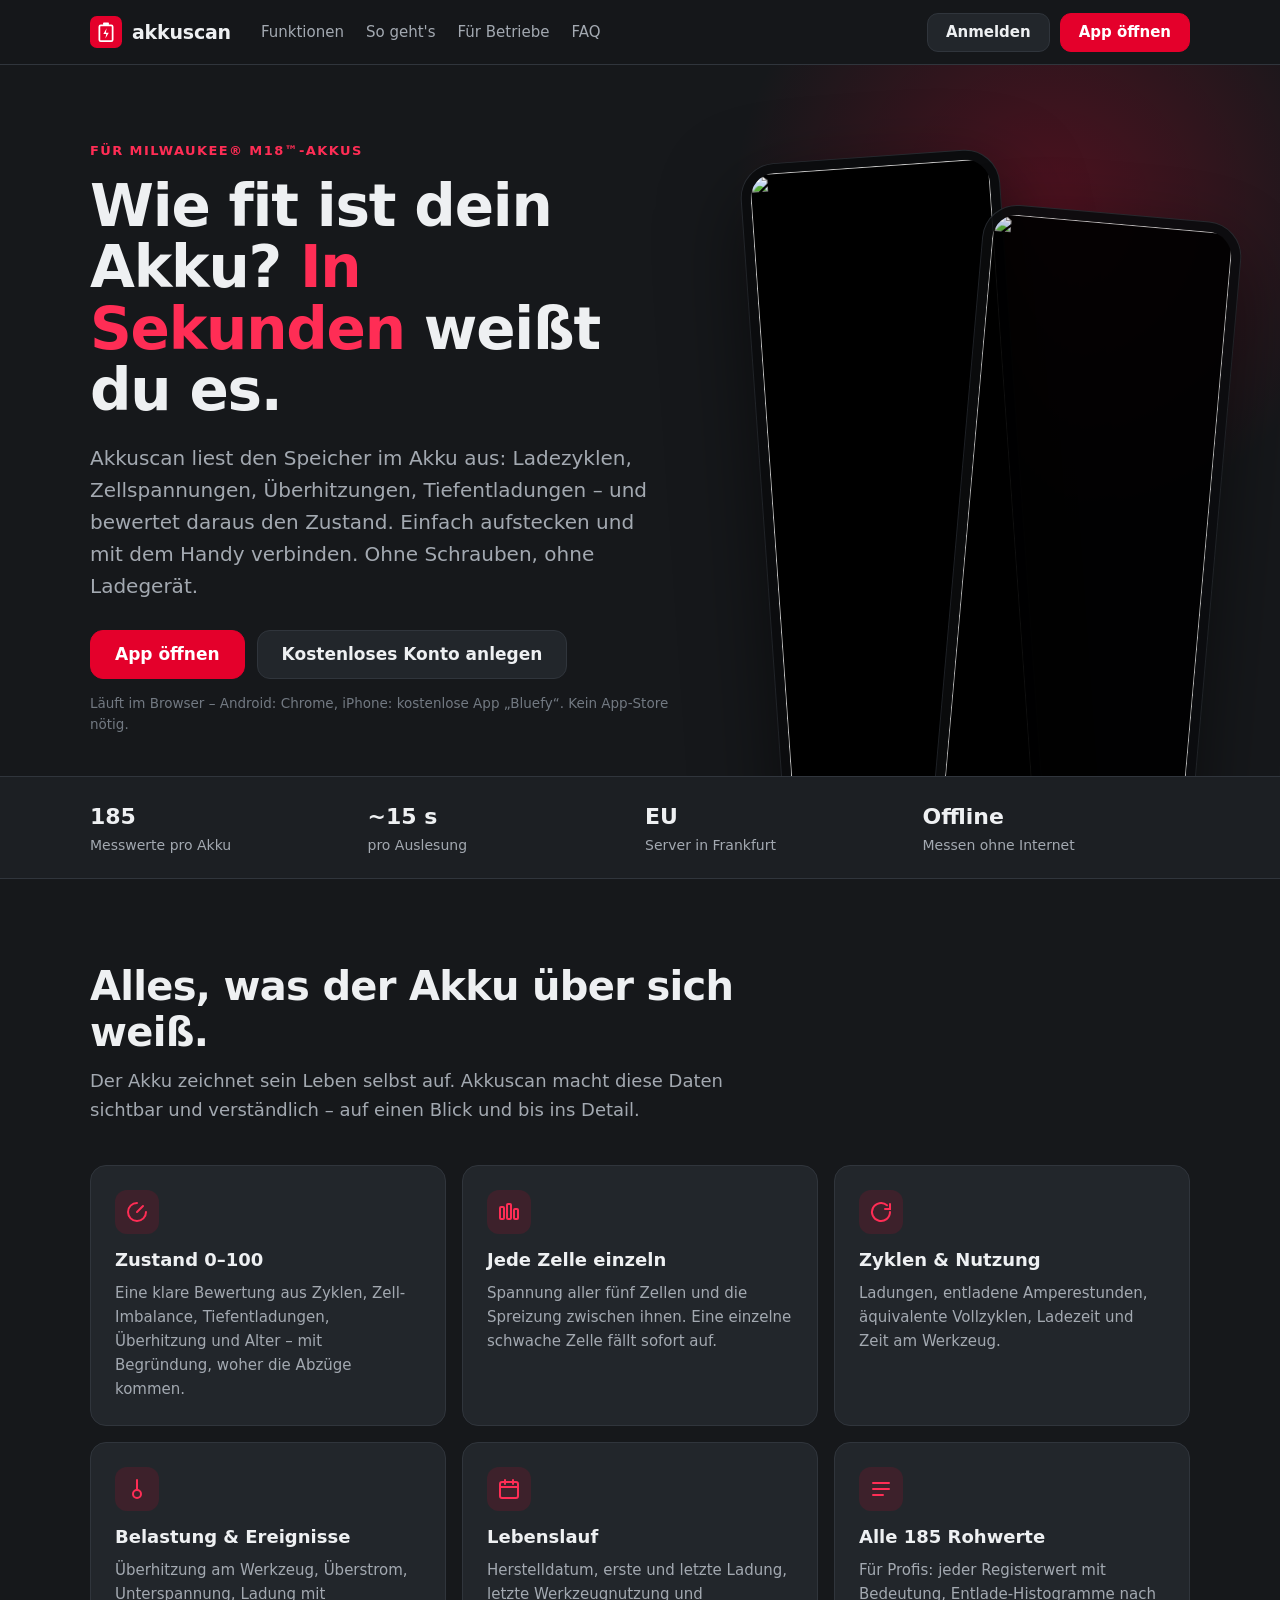
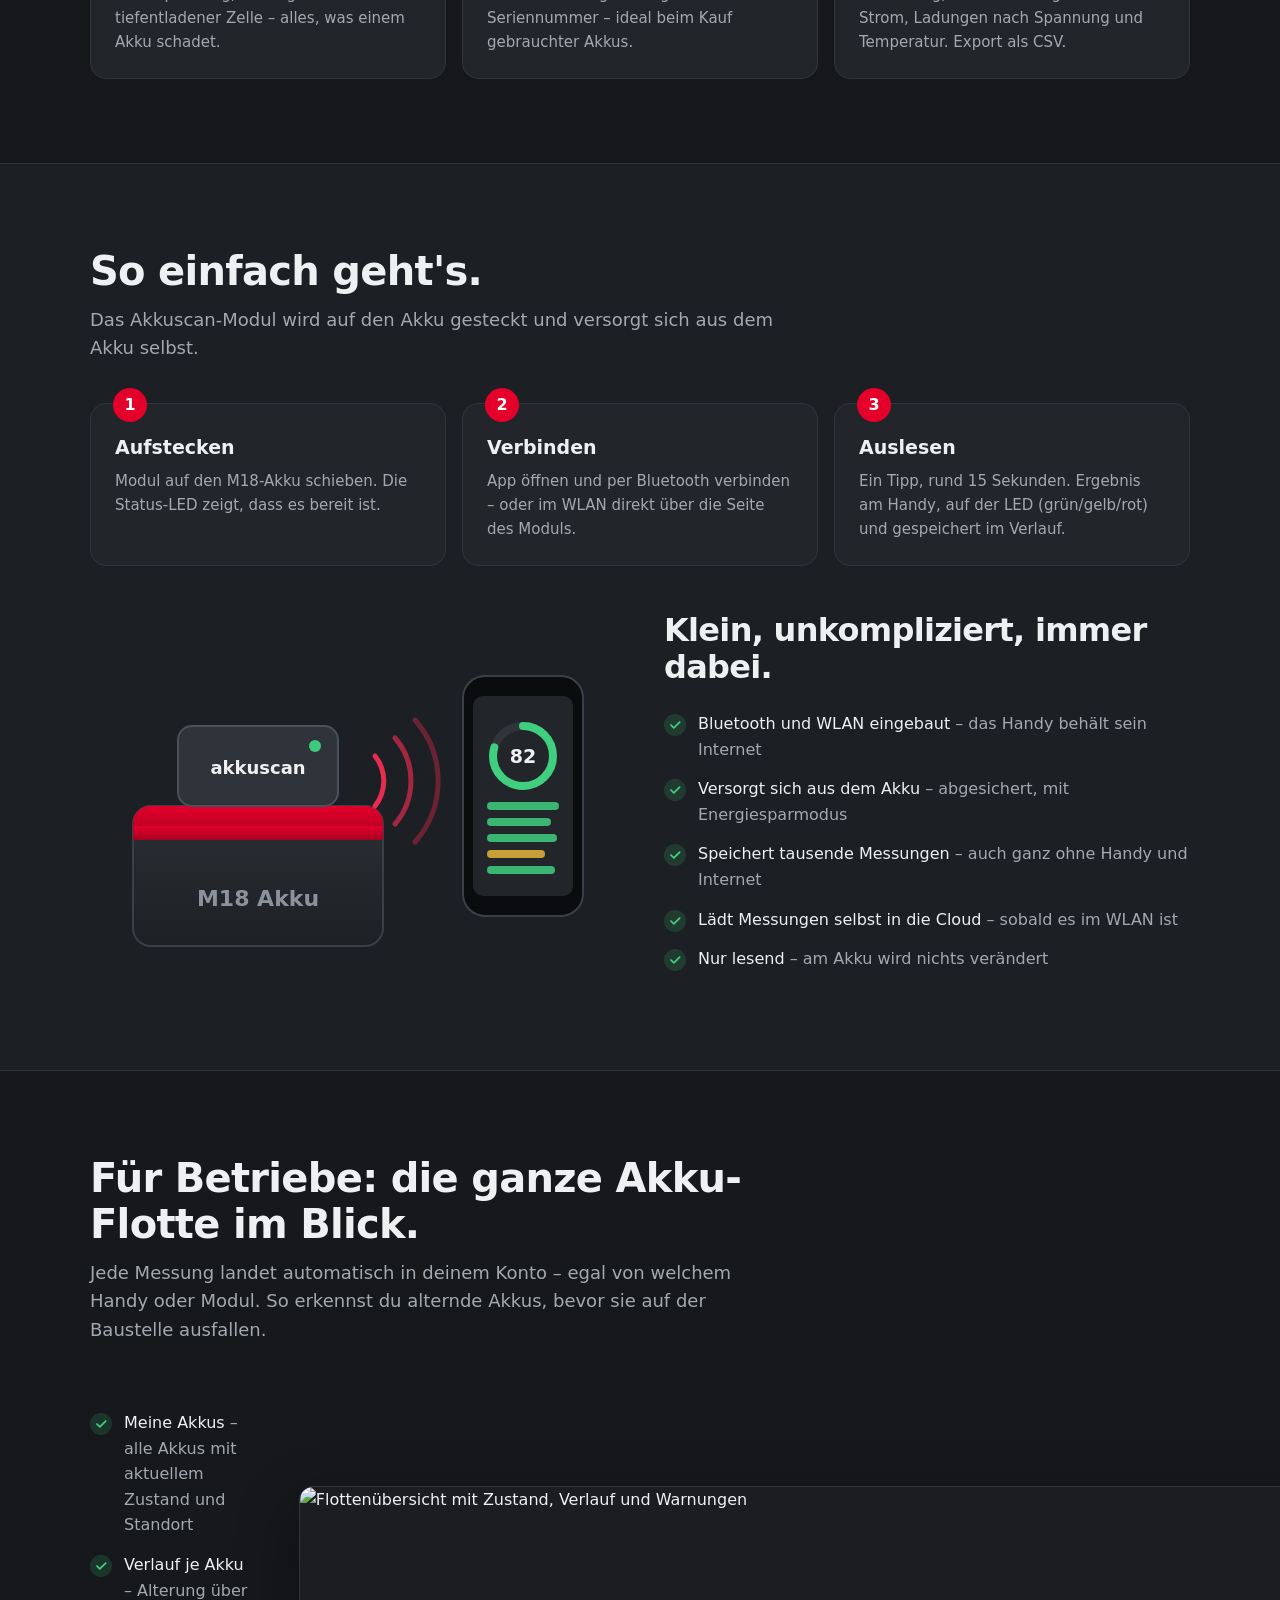
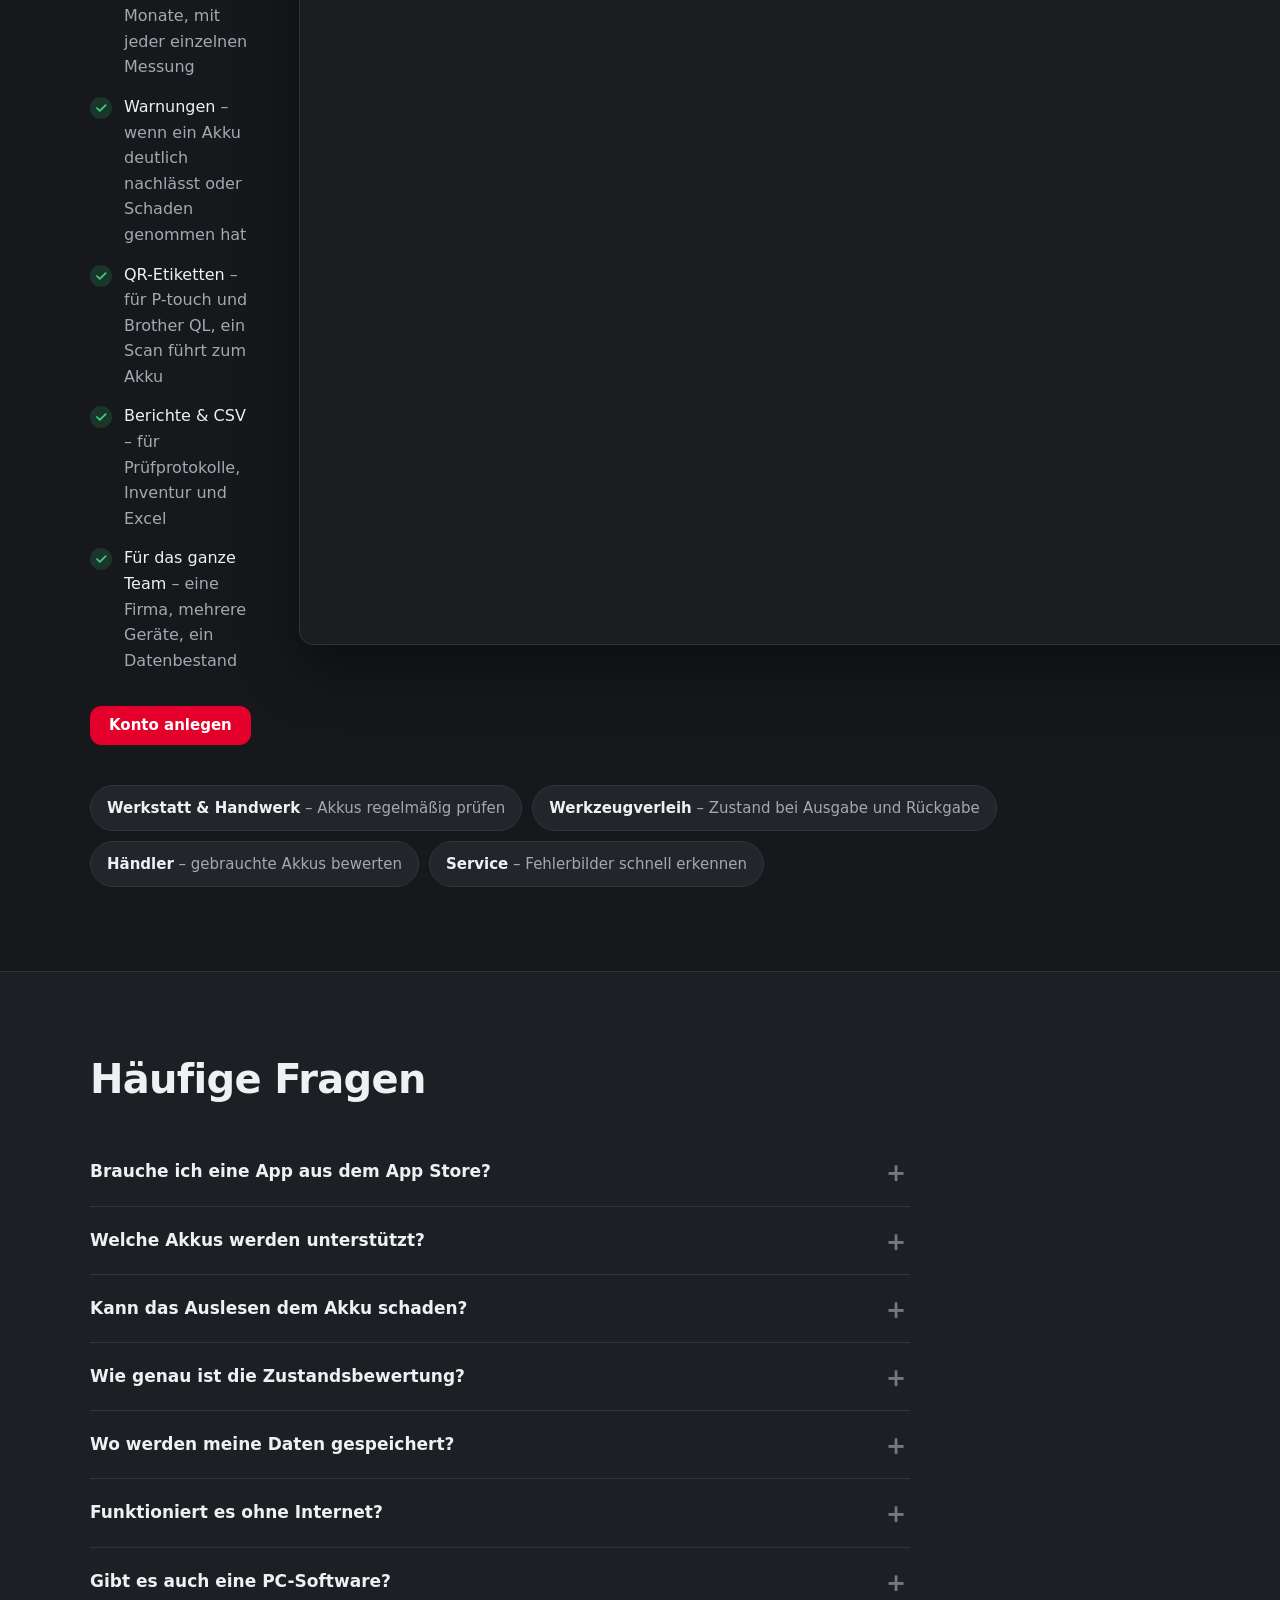
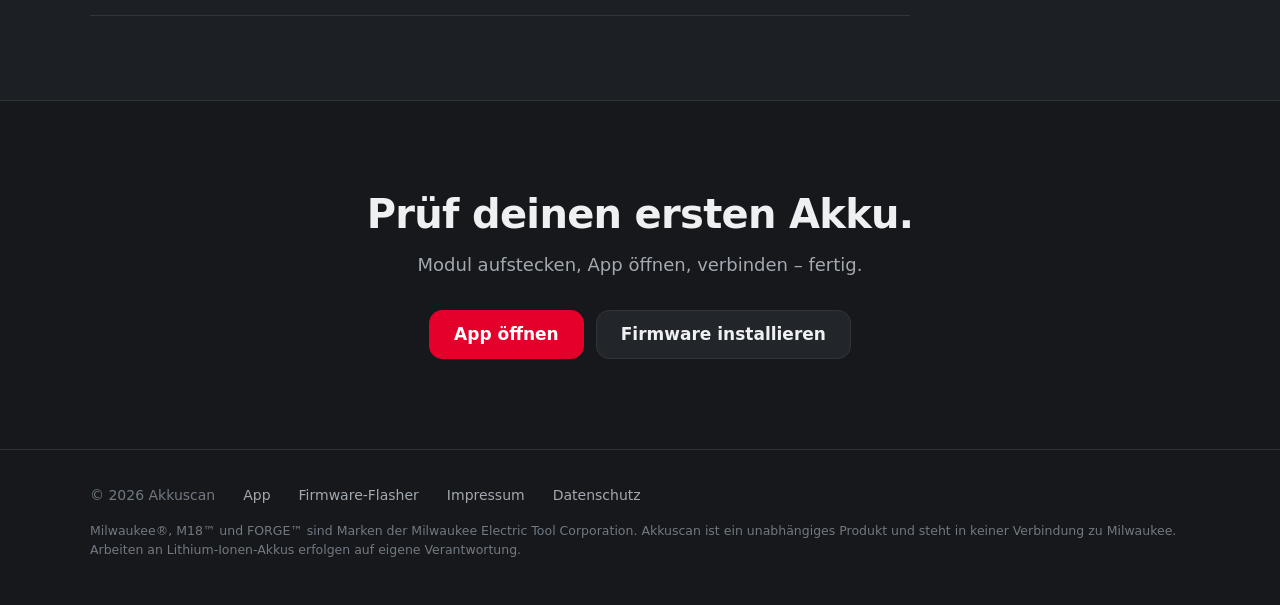
==== webland/index.html @ ad14de75 "akkuscan.app: product page at the root, app under /app/, legal pages - webland/: landing page (hero " ====
<!doctype html>
<html lang="de">
<head>
<meta charset="utf-8">
<meta name="viewport" content="width=device-width,initial-scale=1,viewport-fit=cover">
<title>Akkuscan – Zustand von M18-Akkus in Sekunden prüfen</title>
<meta name="description" content="Akkuscan liest Milwaukee® M18™-Akkus aus: Zustand, Ladezyklen, Zellspannungen, Überhitzung und 185 Messwerte – per Bluetooth am Handy. Mit Cloud-Verlauf für ganze Akku-Flotten.">
<meta name="theme-color" content="#16181b">
<link rel="icon" href="/icon.svg" type="image/svg+xml">
<link rel="apple-touch-icon" href="/icon.svg">
<meta property="og:title" content="Akkuscan – Zustand von M18-Akkus in Sekunden prüfen">
<meta property="og:description" content="Aufstecken, mit dem Handy verbinden, auslesen: Zustand, Zyklen, Zellen und 185 Messwerte jedes Akkus – und der Verlauf für die ganze Flotte.">
<meta property="og:image" content="https://akkuscan.app/img/phone-akku.webp">
<meta property="og:url" content="https://akkuscan.app/">
<script>
  /* Angemeldet? Dann direkt ins Portal. Links aus Bestätigungs-Mails gehören ebenfalls ins Portal. ?info zeigt diese Seite immer. */
  (function () {
    if (/access_token|error_description|type=recovery/.test(location.hash)) { location.replace("/app/" + location.hash); return; }
    if (/[?&]info\b/.test(location.search)) return;
    try { var s = JSON.parse(localStorage.getItem("m18.sb.sess")); if (s && s.rt) location.replace("/app/"); } catch (e) {}
  })();
</script>
<style>
:root{--bg:#16181b;--bg2:#1c1f23;--panel:#22262b;--line:#30353c;--text:#eef0f2;--muted:#a3a9b1;--faint:#727982;
  --red:#e4002b;--red2:#ff2d55;--good:#3fcf7f;--watch:#e7b43a;--radius:16px;color-scheme:dark}
*{box-sizing:border-box;margin:0;padding:0}
html{scroll-behavior:smooth}
body{background:var(--bg);color:var(--text);font:16px/1.6 system-ui,-apple-system,"Segoe UI",Roboto,sans-serif;-webkit-font-smoothing:antialiased}
a{color:inherit}
img{max-width:100%;display:block}
.wrap{max-width:1140px;margin:0 auto;padding:0 20px}
/* header */
header{position:sticky;top:0;z-index:10;background:rgba(22,24,27,.86);backdrop-filter:blur(10px);border-bottom:1px solid var(--line)}
header .wrap{display:flex;align-items:center;gap:18px;height:64px}
.brand{display:flex;align-items:center;gap:10px;font-weight:800;font-size:19px;letter-spacing:-.2px;text-decoration:none}
.brand svg{width:32px;height:32px}
nav.links{display:flex;gap:22px;margin-left:12px}
nav.links a{color:var(--muted);text-decoration:none;font-size:15px}nav.links a:hover{color:var(--text)}
.hbtns{margin-left:auto;display:flex;gap:10px}
.btn{display:inline-flex;align-items:center;justify-content:center;gap:8px;border-radius:11px;padding:11px 18px;font:600 15px/1 system-ui,sans-serif;
  text-decoration:none;border:1px solid var(--line);background:var(--panel);color:var(--text);cursor:pointer;white-space:nowrap}
.btn:hover{border-color:var(--faint)}
.btn.red{background:var(--red);border-color:var(--red);color:#fff}.btn.red:hover{background:var(--red2);border-color:var(--red2)}
.btn.big{padding:15px 24px;font-size:17px;border-radius:13px}
@media(max-width:860px){nav.links{display:none}}
@media(max-width:420px){.hbtns .btn:not(.red){display:none}}
/* hero */
.hero{position:relative;overflow:hidden;padding:72px 0 40px}
.hero::before{content:"";position:absolute;inset:-30% -10% auto auto;width:720px;height:720px;
  background:radial-gradient(circle at center,rgba(228,0,43,.28),rgba(228,0,43,0) 62%);pointer-events:none}
.hero .wrap{display:grid;grid-template-columns:1.1fr .9fr;gap:48px;align-items:center;position:relative}
.eyebrow{display:inline-block;color:var(--red2);font-weight:700;font-size:13px;letter-spacing:1.4px;text-transform:uppercase;margin-bottom:14px}
h1{font-size:clamp(34px,5.2vw,58px);line-height:1.06;letter-spacing:-1.2px;font-weight:800}
h1 em{font-style:normal;color:var(--red2)}
.lead{color:var(--muted);font-size:clamp(17px,1.6vw,20px);margin:20px 0 28px;max-width:560px}
.ctas{display:flex;gap:12px;flex-wrap:wrap}
.small{color:var(--faint);font-size:13.5px;margin-top:14px}
.phones{position:relative;height:560px}
.phone{position:absolute;width:258px;border-radius:34px;border:9px solid #0b0c0e;box-shadow:0 30px 80px rgba(0,0,0,.55),0 0 0 1px #2c3036;overflow:hidden;background:#000}
.phone img{width:100%}
.phone.a{right:150px;top:0;transform:rotate(-4deg)}
.phone.b{right:0;top:56px;transform:rotate(5deg);opacity:.92}
@media(max-width:900px){.hero .wrap{grid-template-columns:1fr}.phones{height:470px;max-width:440px;margin:0 auto;width:100%}
  .phone{width:210px}.phone.a{right:auto;left:0}.phone.b{right:0}}
@media(max-width:560px){.hero{padding-top:48px}.phones{height:420px}.phone.b{display:none}
  .phone.a{width:230px;left:50%;transform:translateX(-50%) rotate(-3deg)}}
/* trust strip */
.strip{border-top:1px solid var(--line);border-bottom:1px solid var(--line);background:var(--bg2)}
.strip .wrap{display:grid;grid-template-columns:repeat(4,1fr);gap:10px;padding:22px 20px}
.strip div{display:flex;flex-direction:column}.strip b{font-size:22px}.strip span{color:var(--muted);font-size:14px}
@media(max-width:720px){.strip .wrap{grid-template-columns:repeat(2,1fr);row-gap:18px}}
/* sections */
section{padding:84px 0}
section.alt{background:var(--bg2);border-top:1px solid var(--line);border-bottom:1px solid var(--line)}
h2{font-size:clamp(28px,3.6vw,40px);line-height:1.15;letter-spacing:-.7px;font-weight:800;max-width:760px}
.sub{color:var(--muted);font-size:18px;margin-top:12px;max-width:700px}
.grid3{display:grid;grid-template-columns:repeat(3,1fr);gap:16px;margin-top:40px}
@media(max-width:900px){.grid3{grid-template-columns:repeat(2,1fr)}}@media(max-width:600px){.grid3{grid-template-columns:1fr}}
.card{background:var(--panel);border:1px solid var(--line);border-radius:var(--radius);padding:24px}
.card h3{font-size:18px;margin:12px 0 6px}.card p{color:var(--muted);font-size:15px}
.ico{width:44px;height:44px;border-radius:12px;display:grid;place-items:center;background:rgba(228,0,43,.14);color:var(--red2)}
.ico svg{width:24px;height:24px}
.steps{display:grid;grid-template-columns:repeat(3,1fr);gap:16px;margin-top:40px;counter-reset:s}
@media(max-width:800px){.steps{grid-template-columns:1fr}}
.step{position:relative;padding:28px 24px 24px;border-radius:var(--radius);background:var(--panel);border:1px solid var(--line)}
.step::before{counter-increment:s;content:counter(s);position:absolute;top:-16px;left:22px;width:34px;height:34px;border-radius:50%;
  background:var(--red);color:#fff;font-weight:800;display:grid;place-items:center}
.step h3{font-size:19px;margin-bottom:6px}.step p{color:var(--muted);font-size:15px}
.split{display:grid;grid-template-columns:1fr 1fr;gap:48px;align-items:center;margin-top:40px}
.split.rev .media{order:-1}
@media(max-width:900px){.split{grid-template-columns:1fr}.split.rev .media{order:0}}
.illu{width:100%;max-width:520px;margin:0 auto;display:block}
.shot{border-radius:14px;border:1px solid var(--line);box-shadow:0 24px 60px rgba(0,0,0,.45);overflow:hidden;background:#1b1d20}
ul.checks{list-style:none;margin-top:18px}
ul.checks li{position:relative;padding:7px 0 7px 34px;color:var(--text)}
ul.checks li::before{content:"";position:absolute;left:0;top:10px;width:22px;height:22px;border-radius:50%;
  background:rgba(63,207,127,.16) url("data:image/svg+xml,%3Csvg xmlns='http://www.w3.org/2000/svg' viewBox='0 0 24 24' fill='none' stroke='%233fcf7f' stroke-width='3' stroke-linecap='round' stroke-linejoin='round'%3E%3Cpath d='M5 12l5 5L20 7'/%3E%3C/svg%3E") center/14px no-repeat}
ul.checks li span{color:var(--muted)}
.tags{display:flex;flex-wrap:wrap;gap:10px;margin-top:40px}
.tag{border:1px solid var(--line);background:var(--panel);border-radius:999px;padding:10px 16px;color:var(--muted);font-size:15px}
.tag b{color:var(--text);font-weight:650}
/* faq */
.faq{margin-top:36px;max-width:820px}
details{border-bottom:1px solid var(--line);padding:4px 0}
summary{cursor:pointer;list-style:none;padding:16px 36px 16px 0;font-weight:650;font-size:17px;position:relative}
summary::-webkit-details-marker{display:none}
summary::after{content:"+";position:absolute;right:4px;top:12px;font-size:24px;color:var(--faint)}
details[open] summary::after{content:"–"}
details p{color:var(--muted);padding:0 0 18px;max-width:740px}
/* final cta */
.final{text-align:center;padding:90px 0}
.final h2{margin:0 auto}.final .sub{margin:14px auto 30px}
.final .ctas{justify-content:center}
footer{border-top:1px solid var(--line);padding:34px 0 46px;color:var(--faint);font-size:14px}
footer .wrap{display:flex;flex-wrap:wrap;gap:16px 28px;align-items:center}
footer a{color:var(--muted);text-decoration:none}footer a:hover{color:var(--text)}
footer .legal{flex-basis:100%;font-size:12.5px;line-height:1.5}
</style>
</head>
<body>
<header><div class="wrap">
  <a class="brand" href="/?info" aria-label="Akkuscan Startseite">
    <svg viewBox="0 0 512 512" aria-hidden="true"><rect width="512" height="512" rx="110" fill="#e4002b"/><rect x="150" y="150" width="212" height="250" rx="22" fill="none" stroke="#fff" stroke-width="28"/><rect x="210" y="104" width="92" height="46" rx="10" fill="#fff"/><path d="M266 196 214 286h46l-14 74 54-92h-46z" fill="#fff"/></svg>
    akkuscan</a>
  <nav class="links"><a href="#funktionen">Funktionen</a><a href="#so-gehts">So geht's</a><a href="#betriebe">Für Betriebe</a><a href="#faq">FAQ</a></nav>
  <div class="hbtns"><a class="btn" href="/app/#konto">Anmelden</a><a class="btn red" href="/app/">App öffnen</a></div>
</div></header>

<main>
<div class="hero"><div class="wrap">
  <div>
    <span class="eyebrow">Für Milwaukee® M18™-Akkus</span>
    <h1>Wie fit ist dein Akku? <em>In Sekunden</em> weißt du es.</h1>
    <p class="lead">Akkuscan liest den Speicher im Akku aus: Ladezyklen, Zellspannungen, Überhitzungen, Tiefentladungen – und bewertet daraus den Zustand.
      Einfach aufstecken und mit dem Handy verbinden. Ohne Schrauben, ohne Ladegerät.</p>
    <div class="ctas"><a class="btn red big" href="/app/">App öffnen</a><a class="btn big" href="/app/#registrieren">Kostenloses Konto anlegen</a></div>
    <p class="small">Läuft im Browser – Android: Chrome, iPhone: kostenlose App „Bluefy“. Kein App-Store nötig.</p>
  </div>
  <div class="phones" aria-hidden="true">
    <div class="phone a"><img src="/img/phone-akku.webp" alt="" width="560" height="1212"></div>
    <div class="phone b"><img src="/img/phone-werte.webp" alt="" width="560" height="1212"></div>
  </div>
</div></div>

<div class="strip"><div class="wrap">
  <div><b>185</b><span>Messwerte pro Akku</span></div>
  <div><b>~15 s</b><span>pro Auslesung</span></div>
  <div><b>EU</b><span>Server in Frankfurt</span></div>
  <div><b>Offline</b><span>Messen ohne Internet</span></div>
</div></div>

<section id="funktionen"><div class="wrap">
  <h2>Alles, was der Akku über sich weiß.</h2>
  <p class="sub">Der Akku zeichnet sein Leben selbst auf. Akkuscan macht diese Daten sichtbar und verständlich – auf einen Blick und bis ins Detail.</p>
  <div class="grid3">
    <div class="card"><div class="ico"><svg viewBox="0 0 24 24" fill="none" stroke="currentColor" stroke-width="2" stroke-linecap="round"><path d="M12 3a9 9 0 1 0 9 9"/><path d="M12 12l6-6"/></svg></div>
      <h3>Zustand 0–100</h3><p>Eine klare Bewertung aus Zyklen, Zell-Imbalance, Tiefentladungen, Überhitzung und Alter – mit Begründung, woher die Abzüge kommen.</p></div>
    <div class="card"><div class="ico"><svg viewBox="0 0 24 24" fill="none" stroke="currentColor" stroke-width="2" stroke-linecap="round"><rect x="3" y="7" width="4" height="12" rx="1"/><rect x="10" y="4" width="4" height="15" rx="1"/><rect x="17" y="9" width="4" height="10" rx="1"/></svg></div>
      <h3>Jede Zelle einzeln</h3><p>Spannung aller fünf Zellen und die Spreizung zwischen ihnen. Eine einzelne schwache Zelle fällt sofort auf.</p></div>
    <div class="card"><div class="ico"><svg viewBox="0 0 24 24" fill="none" stroke="currentColor" stroke-width="2" stroke-linecap="round"><path d="M21 12a9 9 0 1 1-3-6.7"/><path d="M21 4v5h-5"/></svg></div>
      <h3>Zyklen &amp; Nutzung</h3><p>Ladungen, entladene Amperestunden, äquivalente Vollzyklen, Ladezeit und Zeit am Werkzeug.</p></div>
    <div class="card"><div class="ico"><svg viewBox="0 0 24 24" fill="none" stroke="currentColor" stroke-width="2" stroke-linecap="round"><path d="M12 3v10"/><circle cx="12" cy="17" r="4"/></svg></div>
      <h3>Belastung &amp; Ereignisse</h3><p>Überhitzung am Werkzeug, Überstrom, Unterspannung, Ladung mit tiefentladener Zelle – alles, was einem Akku schadet.</p></div>
    <div class="card"><div class="ico"><svg viewBox="0 0 24 24" fill="none" stroke="currentColor" stroke-width="2" stroke-linecap="round"><rect x="3" y="5" width="18" height="16" rx="2"/><path d="M3 10h18M8 3v4M16 3v4"/></svg></div>
      <h3>Lebenslauf</h3><p>Herstelldatum, erste und letzte Ladung, letzte Werkzeugnutzung und Seriennummer – ideal beim Kauf gebrauchter Akkus.</p></div>
    <div class="card"><div class="ico"><svg viewBox="0 0 24 24" fill="none" stroke="currentColor" stroke-width="2" stroke-linecap="round"><path d="M4 6h16M4 12h16M4 18h10"/></svg></div>
      <h3>Alle 185 Rohwerte</h3><p>Für Profis: jeder Registerwert mit Bedeutung, Entlade-Histogramme nach Strom, Ladungen nach Spannung und Temperatur. Export als CSV.</p></div>
  </div>
</div></section>

<section class="alt" id="so-gehts"><div class="wrap">
  <h2>So einfach geht's.</h2>
  <p class="sub">Das Akkuscan-Modul wird auf den Akku gesteckt und versorgt sich aus dem Akku selbst.</p>
  <div class="steps">
    <div class="step"><h3>Aufstecken</h3><p>Modul auf den M18-Akku schieben. Die Status-LED zeigt, dass es bereit ist.</p></div>
    <div class="step"><h3>Verbinden</h3><p>App öffnen und per Bluetooth verbinden – oder im WLAN direkt über die Seite des Moduls.</p></div>
    <div class="step"><h3>Auslesen</h3><p>Ein Tipp, rund 15 Sekunden. Ergebnis am Handy, auf der LED (grün/gelb/rot) und gespeichert im Verlauf.</p></div>
  </div>
  <div class="split rev">
    <div><h2 style="font-size:clamp(24px,2.8vw,32px)">Klein, unkompliziert, immer dabei.</h2>
      <ul class="checks">
        <li>Bluetooth und WLAN eingebaut <span>– das Handy behält sein Internet</span></li>
        <li>Versorgt sich aus dem Akku <span>– abgesichert, mit Energiesparmodus</span></li>
        <li>Speichert tausende Messungen <span>– auch ganz ohne Handy und Internet</span></li>
        <li>Lädt Messungen selbst in die Cloud <span>– sobald es im WLAN ist</span></li>
        <li>Nur lesend <span>– am Akku wird nichts verändert</span></li>
      </ul></div>
    <div class="media"><svg class="illu" viewBox="0 0 520 380" role="img" aria-label="Modul auf dem Akku, per Bluetooth mit dem Handy verbunden">
      <defs><linearGradient id="g1" x1="0" y1="0" x2="0" y2="1"><stop offset="0" stop-color="#2b3036"/><stop offset="1" stop-color="#1d2024"/></linearGradient>
        <linearGradient id="g2" x1="0" y1="0" x2="0" y2="1"><stop offset="0" stop-color="#e4002b"/><stop offset="1" stop-color="#a80020"/></linearGradient></defs>
      <rect x="40" y="200" width="250" height="140" rx="18" fill="url(#g1)" stroke="#3a4048" stroke-width="2"/>
      <rect x="40" y="200" width="250" height="34" rx="18" fill="url(#g2)"/><rect x="40" y="220" width="250" height="14" fill="url(#g2)"/>
      <text x="165" y="300" text-anchor="middle" fill="#8b929b" font-size="22" font-weight="700" font-family="system-ui,sans-serif">M18 Akku</text>
      <rect x="85" y="120" width="160" height="80" rx="14" fill="#2f343b" stroke="#4a515a" stroke-width="2"/>
      <text x="165" y="168" text-anchor="middle" fill="#eef0f2" font-size="18" font-weight="800" font-family="system-ui,sans-serif">akkuscan</text>
      <circle cx="222" cy="140" r="6" fill="#3fcf7f"><animate attributeName="opacity" values="1;.35;1" dur="2.4s" repeatCount="indefinite"/></circle>
      <g fill="none" stroke="#ff2d55" stroke-width="5" stroke-linecap="round">
        <path d="M282 150a40 40 0 0 1 0 50" opacity=".9"/><path d="M302 132a66 66 0 0 1 0 86" opacity=".6"/><path d="M322 114a92 92 0 0 1 0 122" opacity=".35"/></g>
      <rect x="370" y="70" width="120" height="240" rx="22" fill="#0b0c0e" stroke="#3a4048" stroke-width="2"/>
      <rect x="380" y="90" width="100" height="200" rx="10" fill="#22262b"/>
      <circle cx="430" cy="150" r="30" fill="none" stroke="#30353c" stroke-width="8"/>
      <circle cx="430" cy="150" r="30" fill="none" stroke="#3fcf7f" stroke-width="8" stroke-dasharray="150 189" transform="rotate(-90 430 150)" stroke-linecap="round"/>
      <text x="430" y="157" text-anchor="middle" fill="#eef0f2" font-size="19" font-weight="800" font-family="system-ui,sans-serif">82</text>
      <rect x="394" y="196" width="72" height="8" rx="4" fill="#3fcf7f" opacity=".85"/><rect x="394" y="212" width="64" height="8" rx="4" fill="#3fcf7f" opacity=".85"/>
      <rect x="394" y="228" width="70" height="8" rx="4" fill="#3fcf7f" opacity=".85"/><rect x="394" y="244" width="58" height="8" rx="4" fill="#e7b43a" opacity=".85"/>
      <rect x="394" y="260" width="68" height="8" rx="4" fill="#3fcf7f" opacity=".85"/>
    </svg></div>
  </div>
</div></section>

<section id="betriebe"><div class="wrap">
  <h2>Für Betriebe: die ganze Akku-Flotte im Blick.</h2>
  <p class="sub">Jede Messung landet automatisch in deinem Konto – egal von welchem Handy oder Modul. So erkennst du alternde Akkus, bevor sie auf der Baustelle ausfallen.</p>
  <div class="split">
    <div><ul class="checks">
        <li>Meine Akkus <span>– alle Akkus mit aktuellem Zustand und Standort</span></li>
        <li>Verlauf je Akku <span>– Alterung über Monate, mit jeder einzelnen Messung</span></li>
        <li>Warnungen <span>– wenn ein Akku deutlich nachlässt oder Schaden genommen hat</span></li>
        <li>QR-Etiketten <span>– für P-touch und Brother QL, ein Scan führt zum Akku</span></li>
        <li>Berichte &amp; CSV <span>– für Prüfprotokolle, Inventur und Excel</span></li>
        <li>Für das ganze Team <span>– eine Firma, mehrere Geräte, ein Datenbestand</span></li>
      </ul>
      <div class="ctas" style="margin-top:26px"><a class="btn red" href="/app/#registrieren">Konto anlegen</a></div></div>
    <div class="media"><img class="shot" src="/img/flotte.webp" alt="Flottenübersicht mit Zustand, Verlauf und Warnungen" width="1200" height="759" loading="lazy"></div>
  </div>
  <div class="tags">
    <span class="tag"><b>Werkstatt &amp; Handwerk</b> – Akkus regelmäßig prüfen</span>
    <span class="tag"><b>Werkzeugverleih</b> – Zustand bei Ausgabe und Rückgabe</span>
    <span class="tag"><b>Händler</b> – gebrauchte Akkus bewerten</span>
    <span class="tag"><b>Service</b> – Fehlerbilder schnell erkennen</span>
  </div>
</div></section>

<section class="alt" id="faq"><div class="wrap">
  <h2>Häufige Fragen</h2>
  <div class="faq">
    <details><summary>Brauche ich eine App aus dem App Store?</summary>
      <p>Nein. Akkuscan läuft im Browser. Auf Android in Chrome, auf dem iPhone in der kostenlosen App „Bluefy“ (Safari unterstützt kein Bluetooth im Browser).
        Im WLAN des Moduls geht es sogar mit jedem Browser.</p></details>
    <details><summary>Welche Akkus werden unterstützt?</summary>
      <p>Milwaukee® M18™ Li-Ion-Akkus – von älteren 5,0-Ah-Akkus bis zu High-Output und Forge™. Ältere Akkus liefern einzelne Werte nicht; die werden dann als „nicht verfügbar“ angezeigt.</p></details>
    <details><summary>Kann das Auslesen dem Akku schaden?</summary>
      <p>Akkuscan liest nur. Die Datenleitung bleibt in Ruhe auf einem sicheren Pegel, damit der Akku keinen Ladevorgang erkennt, und die Versorgung des Moduls ist abgesichert.</p></details>
    <details><summary>Wie genau ist die Zustandsbewertung?</summary>
      <p>Der Akku speichert keinen „Gesundheitswert“. Akkuscan schätzt ihn aus den gespeicherten Zählern und den Zellspannungen. Am aussagekräftigsten ist der Verlauf über mehrere Messungen.</p></details>
    <details><summary>Wo werden meine Daten gespeichert?</summary>
      <p>Mit Konto in einer Datenbank in Frankfurt (EU). Jede Firma sieht nur ihre eigenen Daten. Ohne Konto bleiben die Messungen auf dem Handy und auf dem Modul. Das Konto lässt sich jederzeit samt allen Daten löschen.</p></details>
    <details><summary>Funktioniert es ohne Internet?</summary>
      <p>Ja. Messungen werden auf dem Modul und in der App gespeichert und automatisch hochgeladen, sobald wieder Internet da ist.</p></details>
    <details><summary>Gibt es auch eine PC-Software?</summary>
      <p>Ja – eine Akku-Verwaltung für Windows, Mac, Linux oder als Docker-Container auf dem NAS, mit Flottenübersicht, Alterungsdiagrammen, QR-Etiketten und Berichten.</p></details>
  </div>
</div></section>

<section class="final"><div class="wrap">
  <h2>Prüf deinen ersten Akku.</h2>
  <p class="sub">Modul aufstecken, App öffnen, verbinden – fertig.</p>
  <div class="ctas"><a class="btn red big" href="/app/">App öffnen</a><a class="btn big" href="/flasher/">Firmware installieren</a></div>
</div></section>
</main>

<footer><div class="wrap">
  <span>© 2026 Akkuscan</span>
  <a href="/app/">App</a><a href="/flasher/">Firmware-Flasher</a><a href="/impressum/">Impressum</a><a href="/datenschutz/">Datenschutz</a>
  <p class="legal">Milwaukee®, M18™ und FORGE™ sind Marken der Milwaukee Electric Tool Corporation. Akkuscan ist ein unabhängiges Produkt und steht in keiner Verbindung zu Milwaukee.
    Arbeiten an Lithium-Ionen-Akkus erfolgen auf eigene Verantwortung.</p>
</div></footer>
</body>
</html>
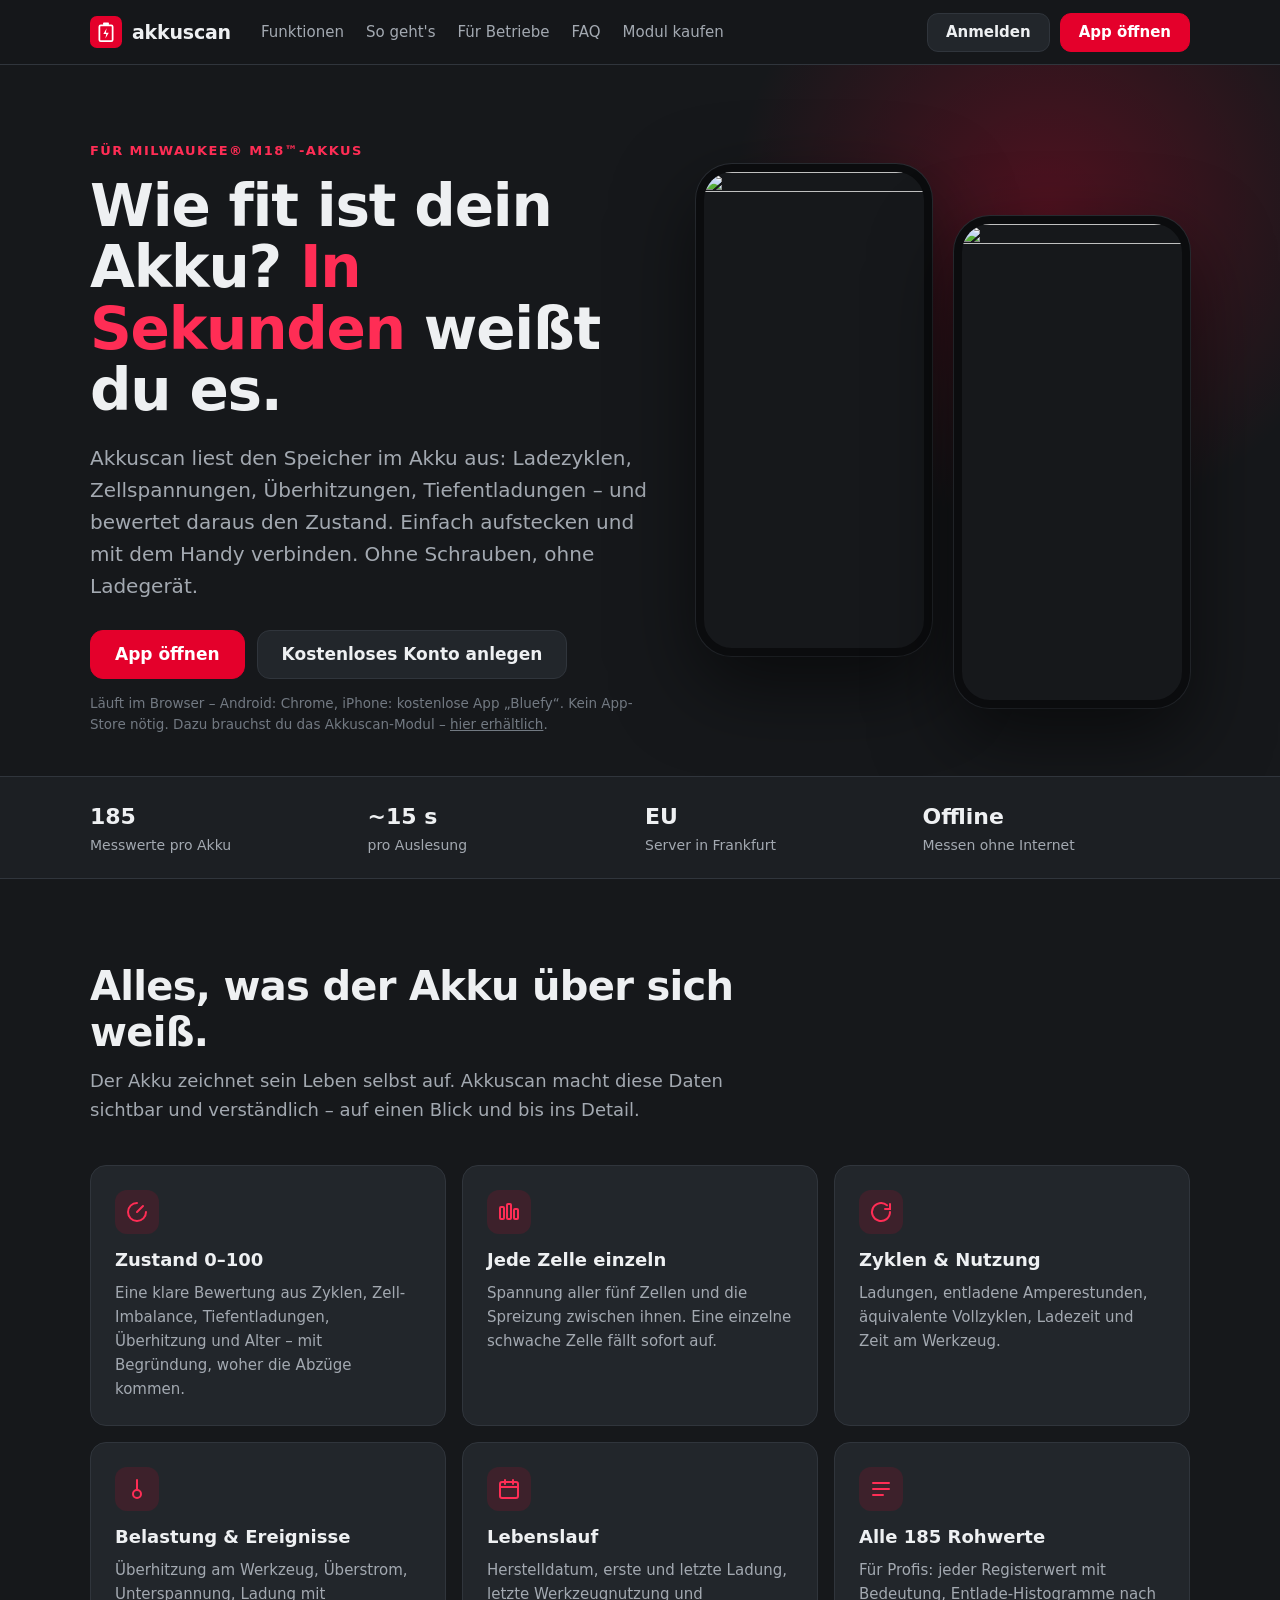
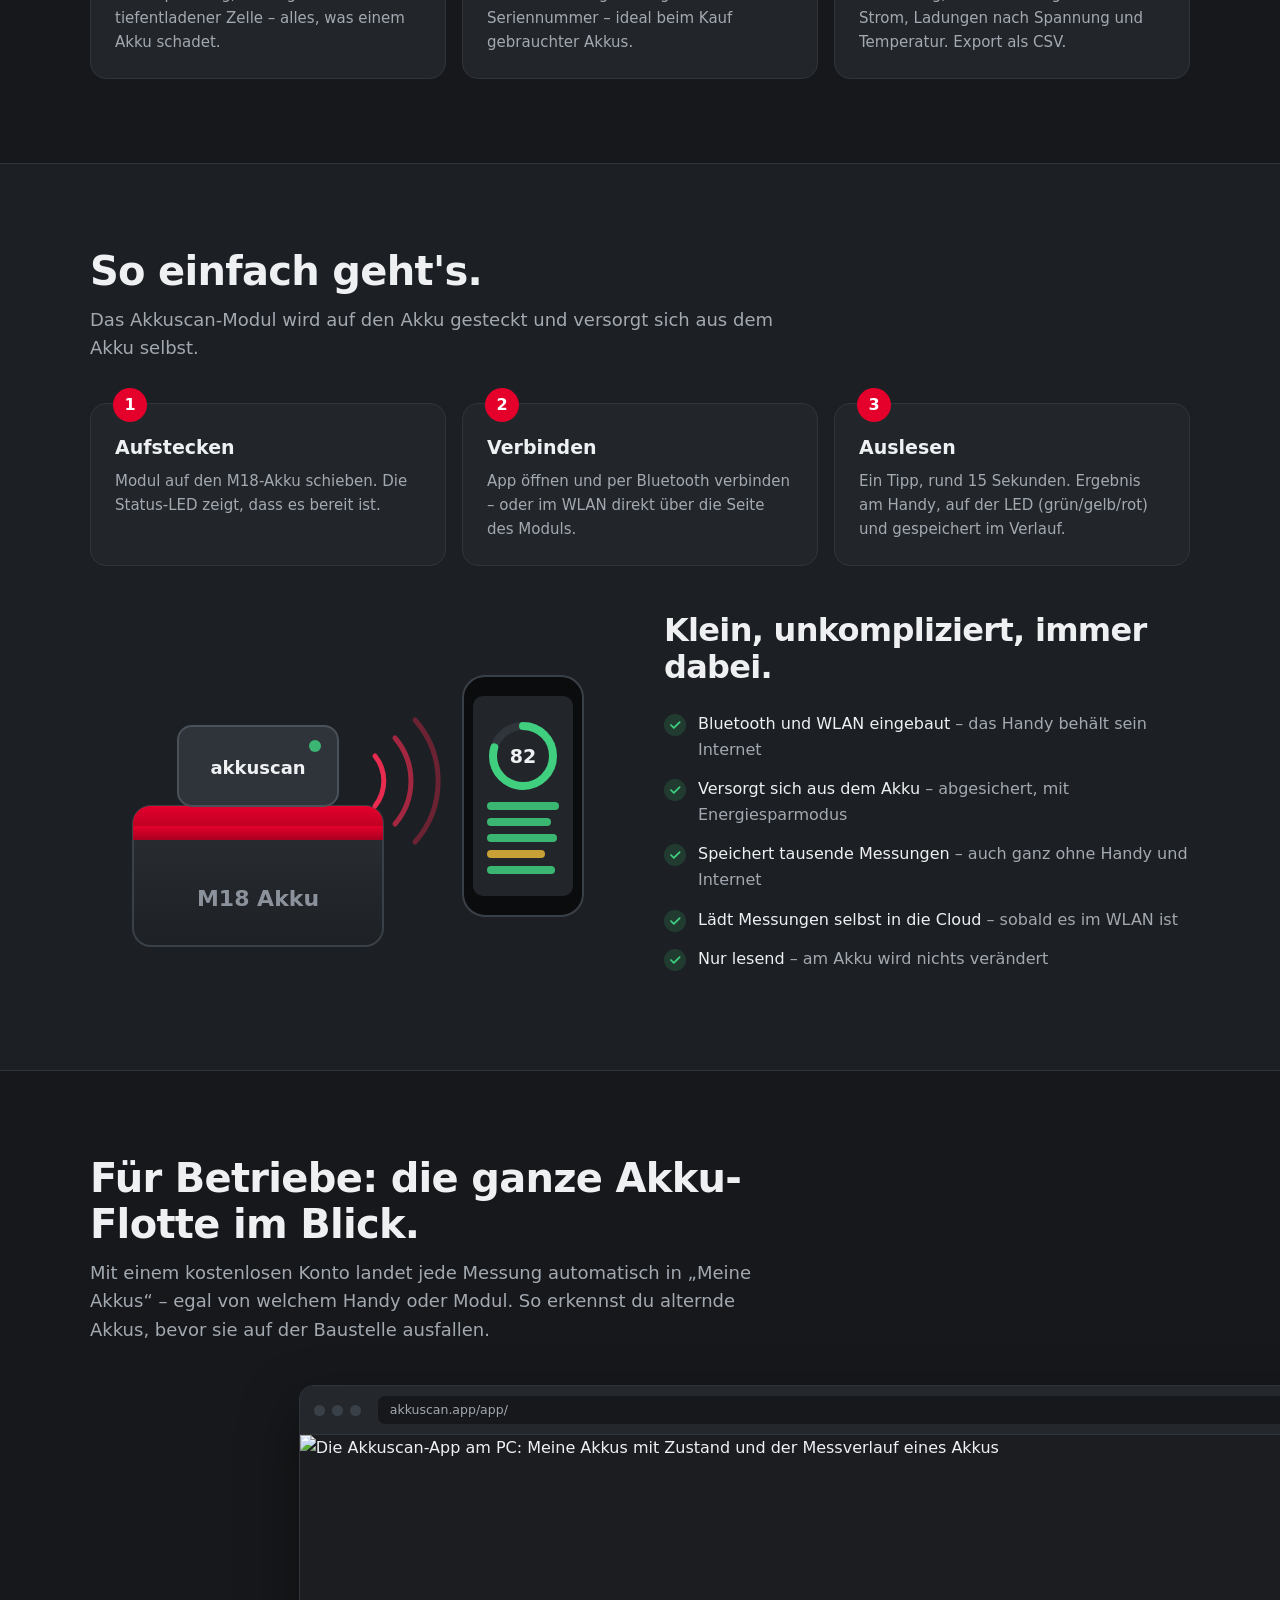
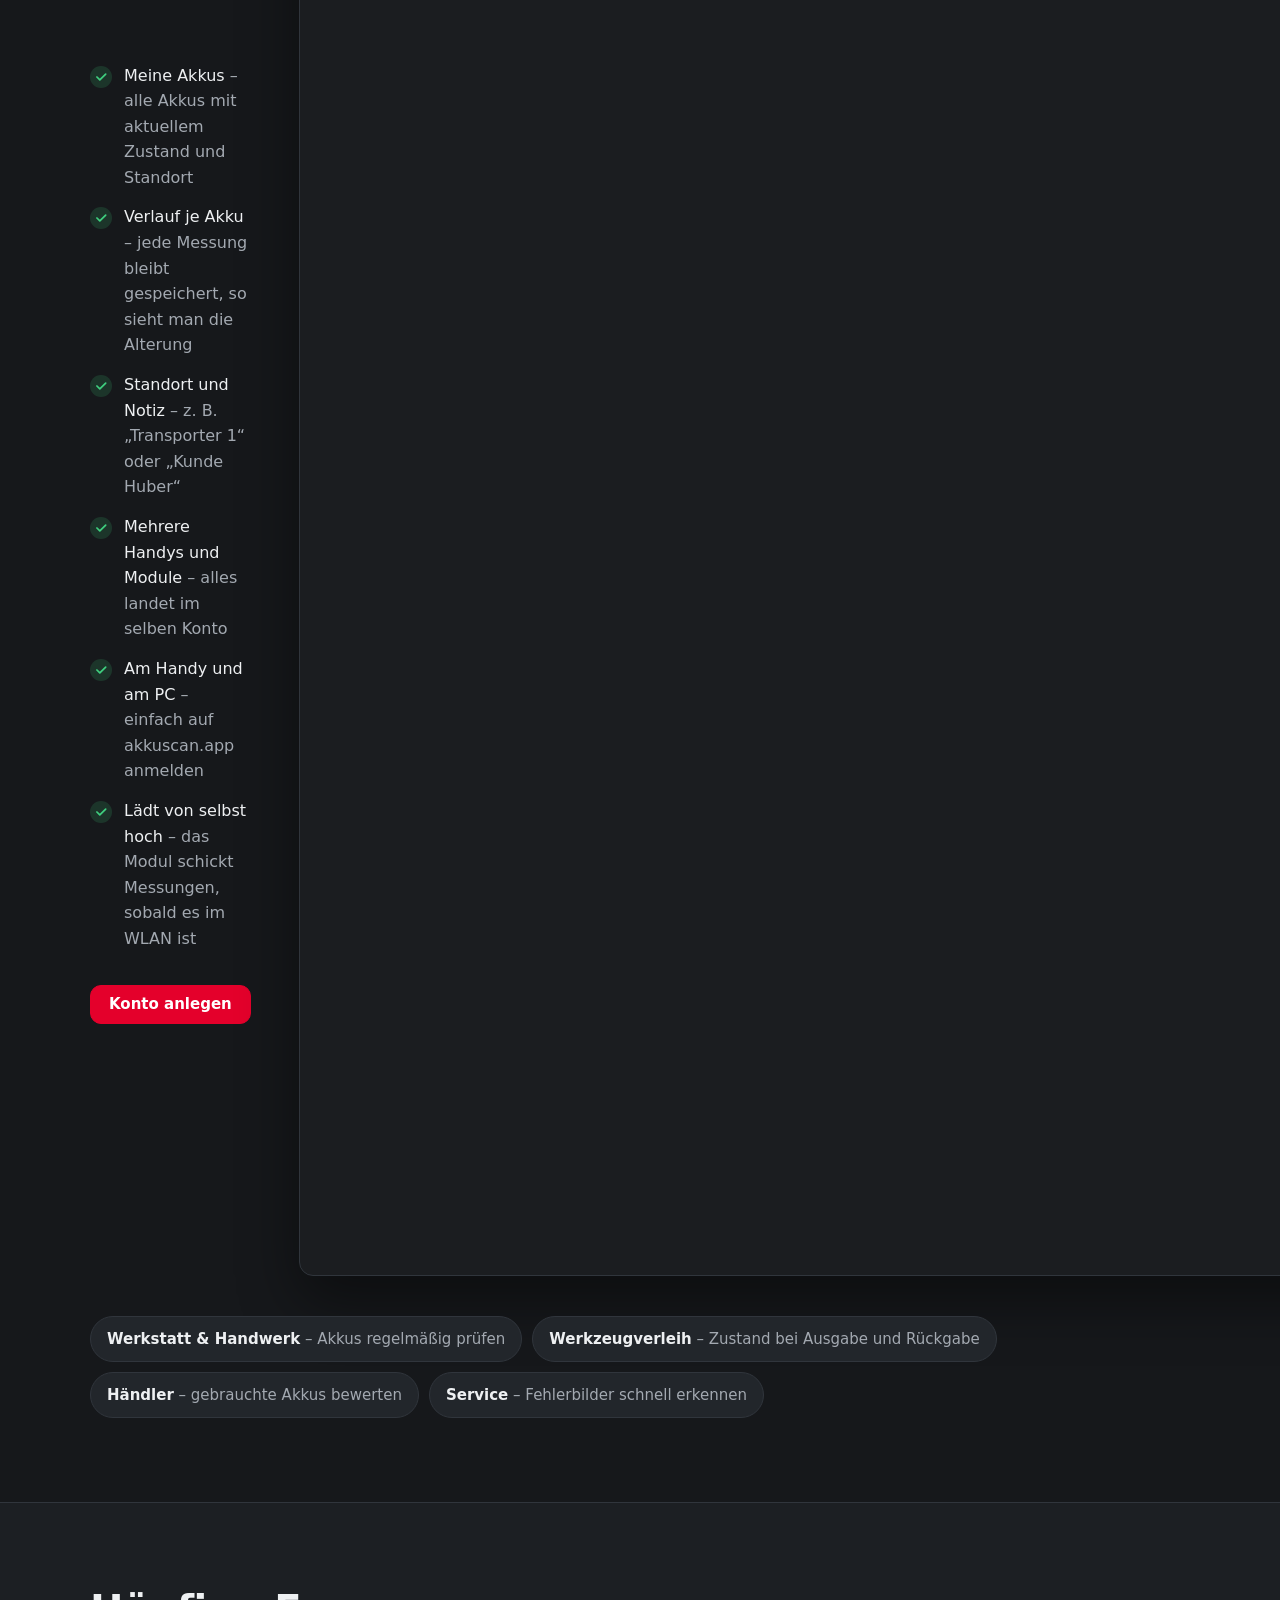
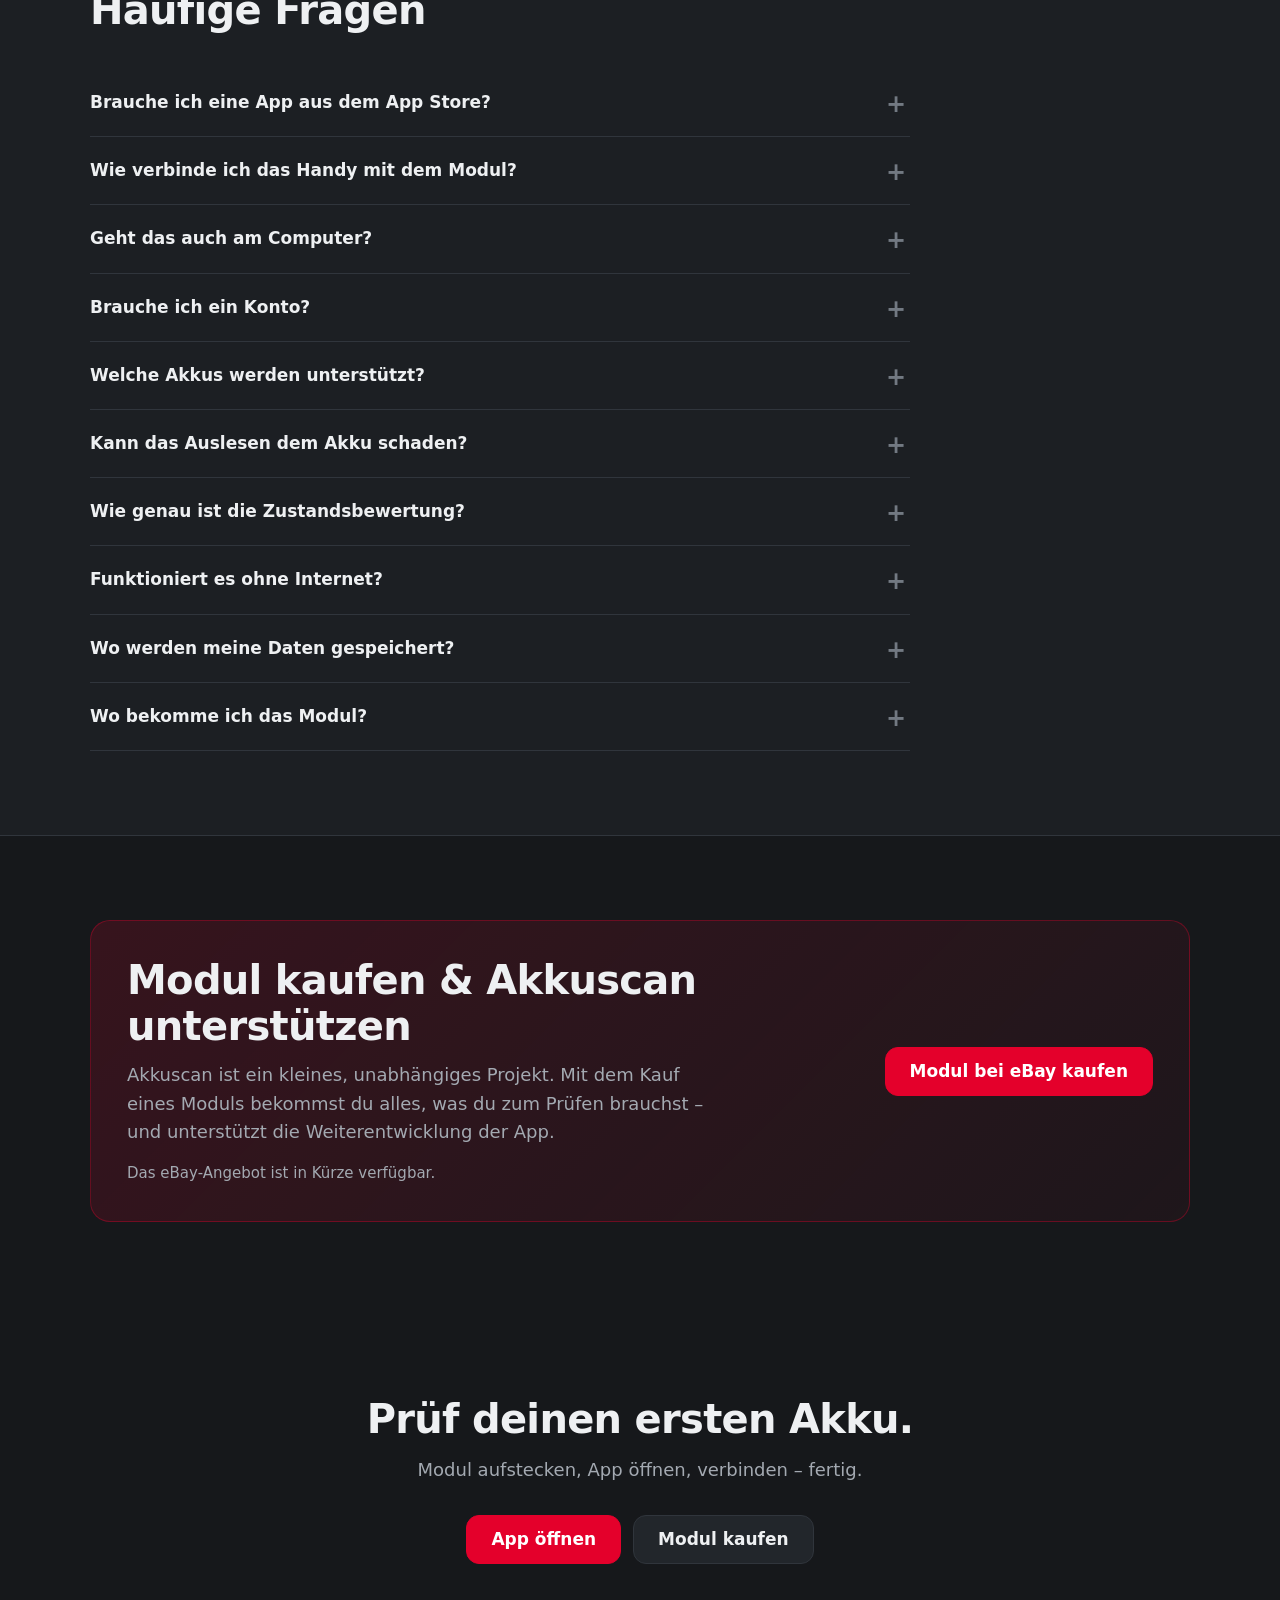
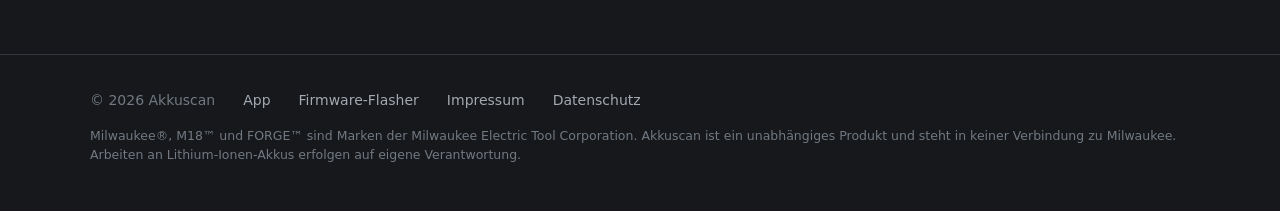
==== commit e1670c91: "Product page: sharp app screenshots, plain-language FAQ, buy/support section - Images no longer stre" ====
--- a/webland/index.html
+++ b/webland/index.html
@@ -27,7 +27,7 @@
 html{scroll-behavior:smooth}
 body{background:var(--bg);color:var(--text);font:16px/1.6 system-ui,-apple-system,"Segoe UI",Roboto,sans-serif;-webkit-font-smoothing:antialiased}
 a{color:inherit}
-img{max-width:100%;display:block}
+img{max-width:100%;height:auto;display:block}
 .wrap{max-width:1140px;margin:0 auto;padding:0 20px}
 /* header */
 header{position:sticky;top:0;z-index:10;background:rgba(22,24,27,.86);backdrop-filter:blur(10px);border-bottom:1px solid var(--line)}
@@ -55,15 +55,24 @@
 .lead{color:var(--muted);font-size:clamp(17px,1.6vw,20px);margin:20px 0 28px;max-width:560px}
 .ctas{display:flex;gap:12px;flex-wrap:wrap}
 .small{color:var(--faint);font-size:13.5px;margin-top:14px}
-.phones{position:relative;height:560px}
-.phone{position:absolute;width:258px;border-radius:34px;border:9px solid #0b0c0e;box-shadow:0 30px 80px rgba(0,0,0,.55),0 0 0 1px #2c3036;overflow:hidden;background:#000}
+.phones{display:flex;justify-content:center;align-items:flex-start;gap:22px}
+.phone{flex:0 0 auto;width:236px;border-radius:36px;border:8px solid #0b0c0e;box-shadow:0 30px 80px rgba(0,0,0,.55),0 0 0 1px #2c3036;overflow:hidden;background:#16181b}
 .phone img{width:100%}
-.phone.a{right:150px;top:0;transform:rotate(-4deg)}
-.phone.b{right:0;top:56px;transform:rotate(5deg);opacity:.92}
-@media(max-width:900px){.hero .wrap{grid-template-columns:1fr}.phones{height:470px;max-width:440px;margin:0 auto;width:100%}
-  .phone{width:210px}.phone.a{right:auto;left:0}.phone.b{right:0}}
-@media(max-width:560px){.hero{padding-top:48px}.phones{height:420px}.phone.b{display:none}
-  .phone.a{width:230px;left:50%;transform:translateX(-50%) rotate(-3deg)}}
+.phone.b{margin-top:52px}
+@media(max-width:1060px){.phone{width:210px}}
+@media(max-width:900px){.hero .wrap{grid-template-columns:1fr}.phone{width:220px}}
+@media(max-width:560px){.hero{padding-top:48px}.phones{gap:12px}.phone{width:calc(50% - 6px);max-width:200px;border-width:6px;border-radius:26px}.phone.b{margin-top:34px}}
+/* browser window around the desktop screenshot */
+.browser{border-radius:14px;border:1px solid var(--line);box-shadow:0 24px 60px rgba(0,0,0,.45);overflow:hidden;background:#1b1d20}
+.browser .bar{display:flex;align-items:center;gap:7px;padding:10px 14px;background:#24282d;border-bottom:1px solid var(--line)}
+.browser .bar i{width:11px;height:11px;border-radius:50%;background:#3a4048}
+.browser .bar span{margin-left:10px;flex:1;background:#16181b;border-radius:7px;padding:4px 12px;font-size:12.5px;color:var(--muted)}
+/* buy / support */
+.buy{display:grid;grid-template-columns:1.2fr .8fr;gap:32px;align-items:center;background:linear-gradient(135deg,rgba(228,0,43,.16),rgba(228,0,43,.04));
+  border:1px solid rgba(228,0,43,.35);border-radius:20px;padding:36px}
+.buy .price{font-size:15px;color:var(--muted);margin-top:14px}
+.buy .ctas{justify-content:flex-end}
+@media(max-width:800px){.buy{grid-template-columns:1fr;padding:26px}.buy .ctas{justify-content:flex-start}}
 /* trust strip */
 .strip{border-top:1px solid var(--line);border-bottom:1px solid var(--line);background:var(--bg2)}
 .strip .wrap{display:grid;grid-template-columns:repeat(4,1fr);gap:10px;padding:22px 20px}
@@ -122,7 +131,7 @@
   <a class="brand" href="/?info" aria-label="Akkuscan Startseite">
     <svg viewBox="0 0 512 512" aria-hidden="true"><rect width="512" height="512" rx="110" fill="#e4002b"/><rect x="150" y="150" width="212" height="250" rx="22" fill="none" stroke="#fff" stroke-width="28"/><rect x="210" y="104" width="92" height="46" rx="10" fill="#fff"/><path d="M266 196 214 286h46l-14 74 54-92h-46z" fill="#fff"/></svg>
     akkuscan</a>
-  <nav class="links"><a href="#funktionen">Funktionen</a><a href="#so-gehts">So geht's</a><a href="#betriebe">Für Betriebe</a><a href="#faq">FAQ</a></nav>
+  <nav class="links"><a href="#funktionen">Funktionen</a><a href="#so-gehts">So geht's</a><a href="#betriebe">Für Betriebe</a><a href="#faq">FAQ</a><a href="#kaufen">Modul kaufen</a></nav>
   <div class="hbtns"><a class="btn" href="/app/#konto">Anmelden</a><a class="btn red" href="/app/">App öffnen</a></div>
 </div></header>
 
@@ -134,11 +143,12 @@
     <p class="lead">Akkuscan liest den Speicher im Akku aus: Ladezyklen, Zellspannungen, Überhitzungen, Tiefentladungen – und bewertet daraus den Zustand.
       Einfach aufstecken und mit dem Handy verbinden. Ohne Schrauben, ohne Ladegerät.</p>
     <div class="ctas"><a class="btn red big" href="/app/">App öffnen</a><a class="btn big" href="/app/#registrieren">Kostenloses Konto anlegen</a></div>
-    <p class="small">Läuft im Browser – Android: Chrome, iPhone: kostenlose App „Bluefy“. Kein App-Store nötig.</p>
+    <p class="small">Läuft im Browser – Android: Chrome, iPhone: kostenlose App „Bluefy“. Kein App-Store nötig.
+      Dazu brauchst du das Akkuscan-Modul – <a href="#kaufen">hier erhältlich</a>.</p>
   </div>
   <div class="phones" aria-hidden="true">
-    <div class="phone a"><img src="/img/phone-akku.webp" alt="" width="560" height="1212"></div>
-    <div class="phone b"><img src="/img/phone-werte.webp" alt="" width="560" height="1212"></div>
+    <div class="phone a"><img src="/img/phone-akku.webp" alt="" width="780" height="1688"></div>
+    <div class="phone b"><img src="/img/phone-cloud.webp" alt="" width="780" height="1688"></div>
   </div>
 </div></div>
 
@@ -210,18 +220,19 @@
 
 <section id="betriebe"><div class="wrap">
   <h2>Für Betriebe: die ganze Akku-Flotte im Blick.</h2>
-  <p class="sub">Jede Messung landet automatisch in deinem Konto – egal von welchem Handy oder Modul. So erkennst du alternde Akkus, bevor sie auf der Baustelle ausfallen.</p>
+  <p class="sub">Mit einem kostenlosen Konto landet jede Messung automatisch in „Meine Akkus“ – egal von welchem Handy oder Modul. So erkennst du alternde Akkus, bevor sie auf der Baustelle ausfallen.</p>
   <div class="split">
     <div><ul class="checks">
         <li>Meine Akkus <span>– alle Akkus mit aktuellem Zustand und Standort</span></li>
-        <li>Verlauf je Akku <span>– Alterung über Monate, mit jeder einzelnen Messung</span></li>
-        <li>Warnungen <span>– wenn ein Akku deutlich nachlässt oder Schaden genommen hat</span></li>
-        <li>QR-Etiketten <span>– für P-touch und Brother QL, ein Scan führt zum Akku</span></li>
-        <li>Berichte &amp; CSV <span>– für Prüfprotokolle, Inventur und Excel</span></li>
-        <li>Für das ganze Team <span>– eine Firma, mehrere Geräte, ein Datenbestand</span></li>
+        <li>Verlauf je Akku <span>– jede Messung bleibt gespeichert, so sieht man die Alterung</span></li>
+        <li>Standort und Notiz <span>– z. B. „Transporter 1“ oder „Kunde Huber“</span></li>
+        <li>Mehrere Handys und Module <span>– alles landet im selben Konto</span></li>
+        <li>Am Handy und am PC <span>– einfach auf akkuscan.app anmelden</span></li>
+        <li>Lädt von selbst hoch <span>– das Modul schickt Messungen, sobald es im WLAN ist</span></li>
       </ul>
       <div class="ctas" style="margin-top:26px"><a class="btn red" href="/app/#registrieren">Konto anlegen</a></div></div>
-    <div class="media"><img class="shot" src="/img/flotte.webp" alt="Flottenübersicht mit Zustand, Verlauf und Warnungen" width="1200" height="759" loading="lazy"></div>
+    <div class="media"><div class="browser"><div class="bar"><i></i><i></i><i></i><span>akkuscan.app/app/</span></div>
+      <img src="/img/app-browser.webp" alt="Die Akkuscan-App am PC: Meine Akkus mit Zustand und der Messverlauf eines Akkus" width="1720" height="1440" loading="lazy"></div></div>
   </div>
   <div class="tags">
     <span class="tag"><b>Werkstatt &amp; Handwerk</b> – Akkus regelmäßig prüfen</span>
@@ -235,27 +246,47 @@
   <h2>Häufige Fragen</h2>
   <div class="faq">
     <details><summary>Brauche ich eine App aus dem App Store?</summary>
-      <p>Nein. Akkuscan läuft im Browser. Auf Android in Chrome, auf dem iPhone in der kostenlosen App „Bluefy“ (Safari unterstützt kein Bluetooth im Browser).
-        Im WLAN des Moduls geht es sogar mit jedem Browser.</p></details>
+      <p>Nein. Du öffnest einfach die Seite <b>akkuscan.app</b> – auf Android-Handys in Chrome. Auf dem iPhone brauchst du die kostenlose App „Bluefy“
+        aus dem App Store, weil Safari kein Bluetooth kann. Tipp: Seite zum Startbildschirm hinzufügen, dann ist sie wie eine App immer zur Hand.</p></details>
+    <details><summary>Wie verbinde ich das Handy mit dem Modul?</summary>
+      <p>Am einfachsten per Bluetooth: Modul auf den Akku stecken, in der App auf „Verbinden“ tippen und das Modul in der Liste auswählen. Fertig.
+        Alternativ hat das Modul ein eigenes WLAN: Handy damit verbinden, dann öffnet sich dieselbe Seite – das geht mit jedem Handy und jedem Browser.</p></details>
+    <details><summary>Geht das auch am Computer?</summary>
+      <p>Ja. Es ist dieselbe Seite – am Laptop oder PC einfach akkuscan.app in Chrome oder Edge öffnen und per Bluetooth verbinden, oder über das WLAN des Moduls.
+        Du musst nichts installieren. Wenn du angemeldet bist, siehst du „Meine Akkus“ auf jedem Gerät.</p></details>
+    <details><summary>Brauche ich ein Konto?</summary>
+      <p>Zum Auslesen nicht. Mit einem kostenlosen Konto werden deine Messungen aber gespeichert – dann siehst du alle Akkus und wie sie sich über die Zeit verändern,
+        auch auf anderen Geräten.</p></details>
     <details><summary>Welche Akkus werden unterstützt?</summary>
-      <p>Milwaukee® M18™ Li-Ion-Akkus – von älteren 5,0-Ah-Akkus bis zu High-Output und Forge™. Ältere Akkus liefern einzelne Werte nicht; die werden dann als „nicht verfügbar“ angezeigt.</p></details>
+      <p>Milwaukee® M18™ Akkus – von älteren 5,0-Ah-Akkus bis zu High-Output und Forge™. Sehr alte Akkus speichern manche Werte nicht; die stehen dann als „nicht verfügbar“ da.</p></details>
     <details><summary>Kann das Auslesen dem Akku schaden?</summary>
-      <p>Akkuscan liest nur. Die Datenleitung bleibt in Ruhe auf einem sicheren Pegel, damit der Akku keinen Ladevorgang erkennt, und die Versorgung des Moduls ist abgesichert.</p></details>
+      <p>Nein. Akkuscan liest nur die gespeicherten Werte – am Akku wird nichts verändert. Das Modul braucht nur ganz wenig Strom und geht von selbst schlafen, wenn du es nicht benutzt.</p></details>
     <details><summary>Wie genau ist die Zustandsbewertung?</summary>
-      <p>Der Akku speichert keinen „Gesundheitswert“. Akkuscan schätzt ihn aus den gespeicherten Zählern und den Zellspannungen. Am aussagekräftigsten ist der Verlauf über mehrere Messungen.</p></details>
+      <p>Der Akku merkt sich, wie oft er geladen wurde, ob er zu heiß oder zu leer war und wie gleichmäßig seine Zellen sind. Daraus berechnet Akkuscan eine Note von 0 bis 100.
+        Das ist eine gute Einschätzung, aber keine Labormessung. Am aussagekräftigsten ist es, einen Akku ab und zu wieder zu prüfen und den Verlauf anzuschauen.</p></details>
+    <details><summary>Funktioniert es ohne Internet?</summary>
+      <p>Ja. Auslesen geht immer, auch im Keller oder auf der Baustelle. Die Messungen werden gemerkt und automatisch in dein Konto geladen, sobald wieder Internet da ist.</p></details>
     <details><summary>Wo werden meine Daten gespeichert?</summary>
-      <p>Mit Konto in einer Datenbank in Frankfurt (EU). Jede Firma sieht nur ihre eigenen Daten. Ohne Konto bleiben die Messungen auf dem Handy und auf dem Modul. Das Konto lässt sich jederzeit samt allen Daten löschen.</p></details>
-    <details><summary>Funktioniert es ohne Internet?</summary>
-      <p>Ja. Messungen werden auf dem Modul und in der App gespeichert und automatisch hochgeladen, sobald wieder Internet da ist.</p></details>
-    <details><summary>Gibt es auch eine PC-Software?</summary>
-      <p>Ja – eine Akku-Verwaltung für Windows, Mac, Linux oder als Docker-Container auf dem NAS, mit Flottenübersicht, Alterungsdiagrammen, QR-Etiketten und Berichten.</p></details>
+      <p>Auf Servern in Frankfurt (EU). Nur du – bzw. deine Firma – siehst deine Akkus. Du kannst dein Konto jederzeit mit allen Daten löschen.</p></details>
+    <details><summary>Wo bekomme ich das Modul?</summary>
+      <p>Das Akkuscan-Modul gibt es <a href="#kaufen">bei eBay</a>. Es kommt fertig eingerichtet – auspacken, aufstecken, loslegen.</p></details>
+  </div>
+</div></section>
+
+<section id="kaufen"><div class="wrap">
+  <div class="buy">
+    <div><h2>Modul kaufen &amp; Akkuscan unterstützen</h2>
+      <p class="sub">Akkuscan ist ein kleines, unabhängiges Projekt. Mit dem Kauf eines Moduls bekommst du alles, was du zum Prüfen brauchst –
+        und unterstützt die Weiterentwicklung der App.</p>
+      <p class="price" id="ebaynote">Das eBay-Angebot ist in Kürze verfügbar.</p></div>
+    <div class="ctas"><a class="btn red big" data-ebay href="#kaufen">Modul bei eBay kaufen</a></div>
   </div>
 </div></section>
 
 <section class="final"><div class="wrap">
   <h2>Prüf deinen ersten Akku.</h2>
   <p class="sub">Modul aufstecken, App öffnen, verbinden – fertig.</p>
-  <div class="ctas"><a class="btn red big" href="/app/">App öffnen</a><a class="btn big" href="/flasher/">Firmware installieren</a></div>
+  <div class="ctas"><a class="btn red big" href="/app/">App öffnen</a><a class="btn big" data-ebay href="#kaufen">Modul kaufen</a></div>
 </div></section>
 </main>
 
@@ -265,5 +296,13 @@
   <p class="legal">Milwaukee®, M18™ und FORGE™ sind Marken der Milwaukee Electric Tool Corporation. Akkuscan ist ein unabhängiges Produkt und steht in keiner Verbindung zu Milwaukee.
     Arbeiten an Lithium-Ionen-Akkus erfolgen auf eigene Verantwortung.</p>
 </div></footer>
+<script>
+  /* Link zum eBay-Angebot – hier eintragen, dann zeigen alle „Modul kaufen“-Knöpfe dorthin. */
+  var EBAY_URL = "";
+  if (EBAY_URL) {
+    document.querySelectorAll("[data-ebay]").forEach(function (a) { a.href = EBAY_URL; a.target = "_blank"; a.rel = "noopener"; });
+    var n = document.getElementById("ebaynote"); if (n) n.remove();
+  }
+</script>
 </body>
 </html>
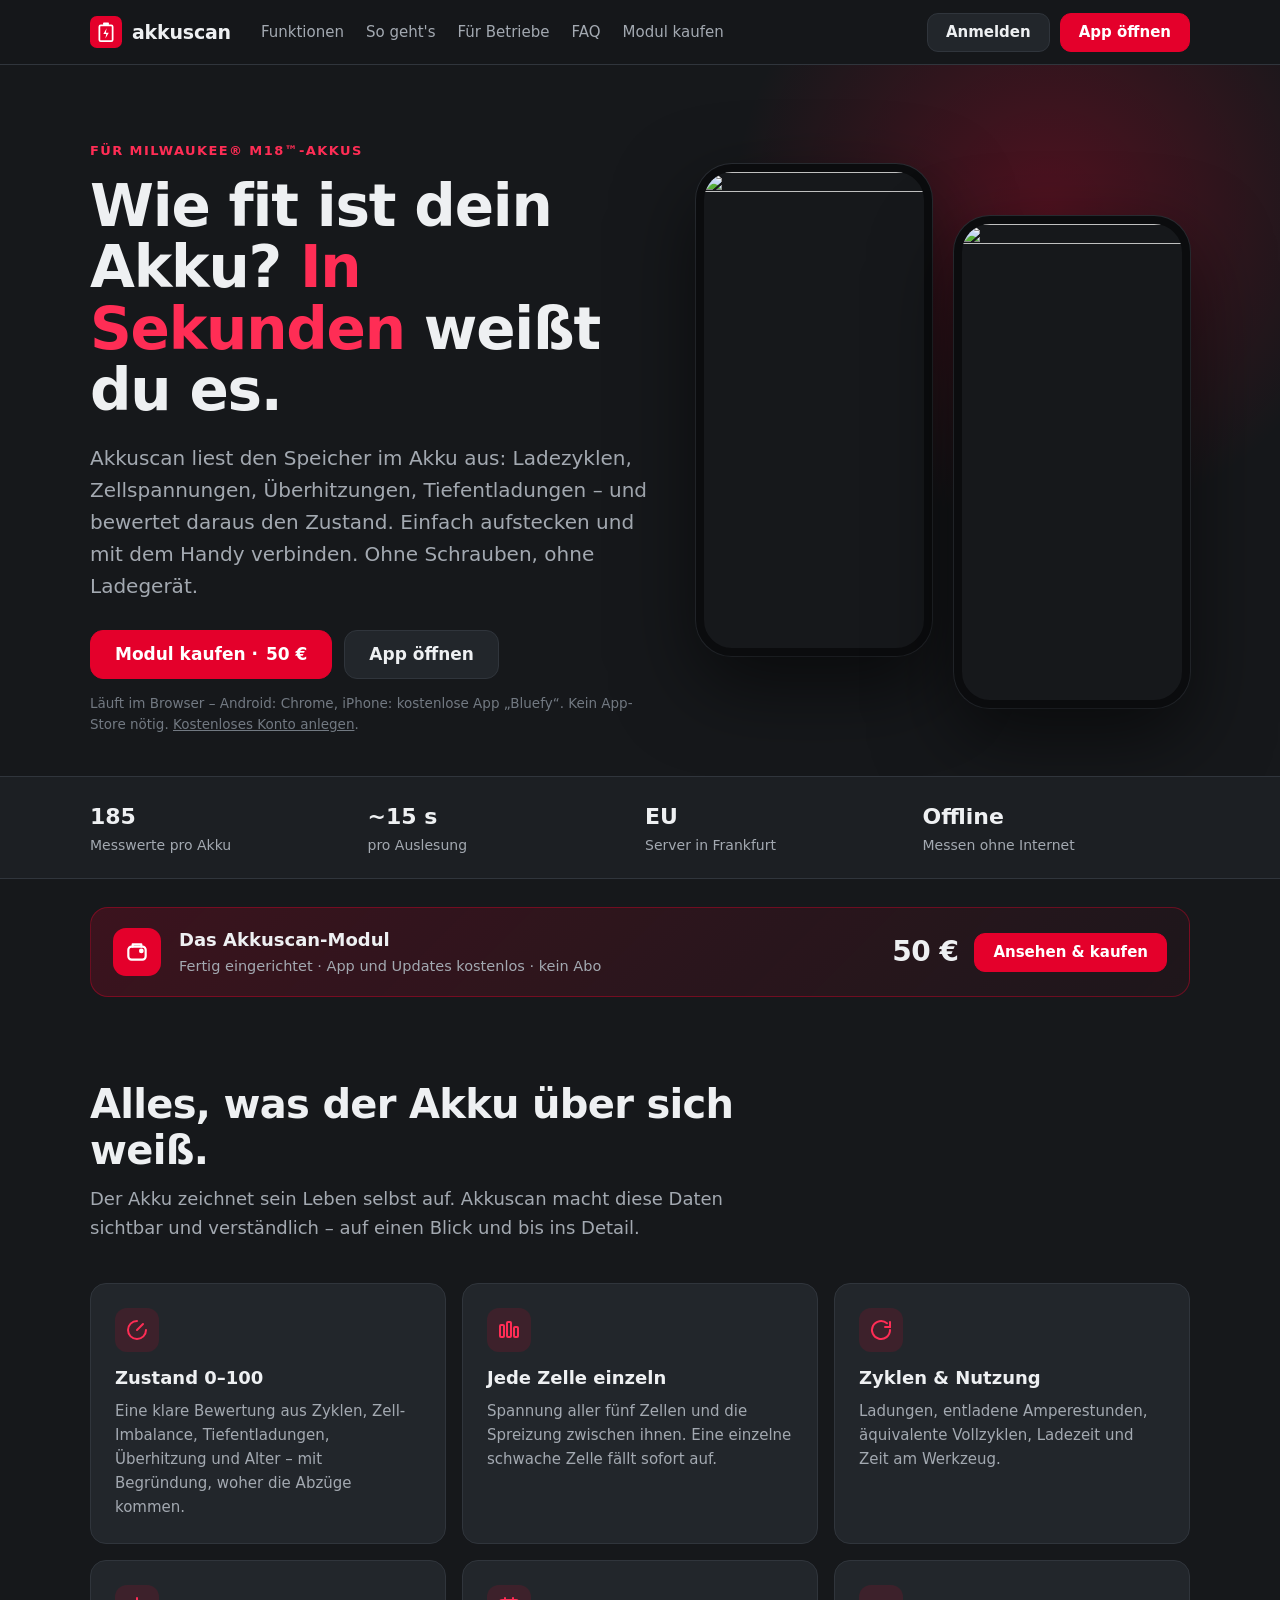
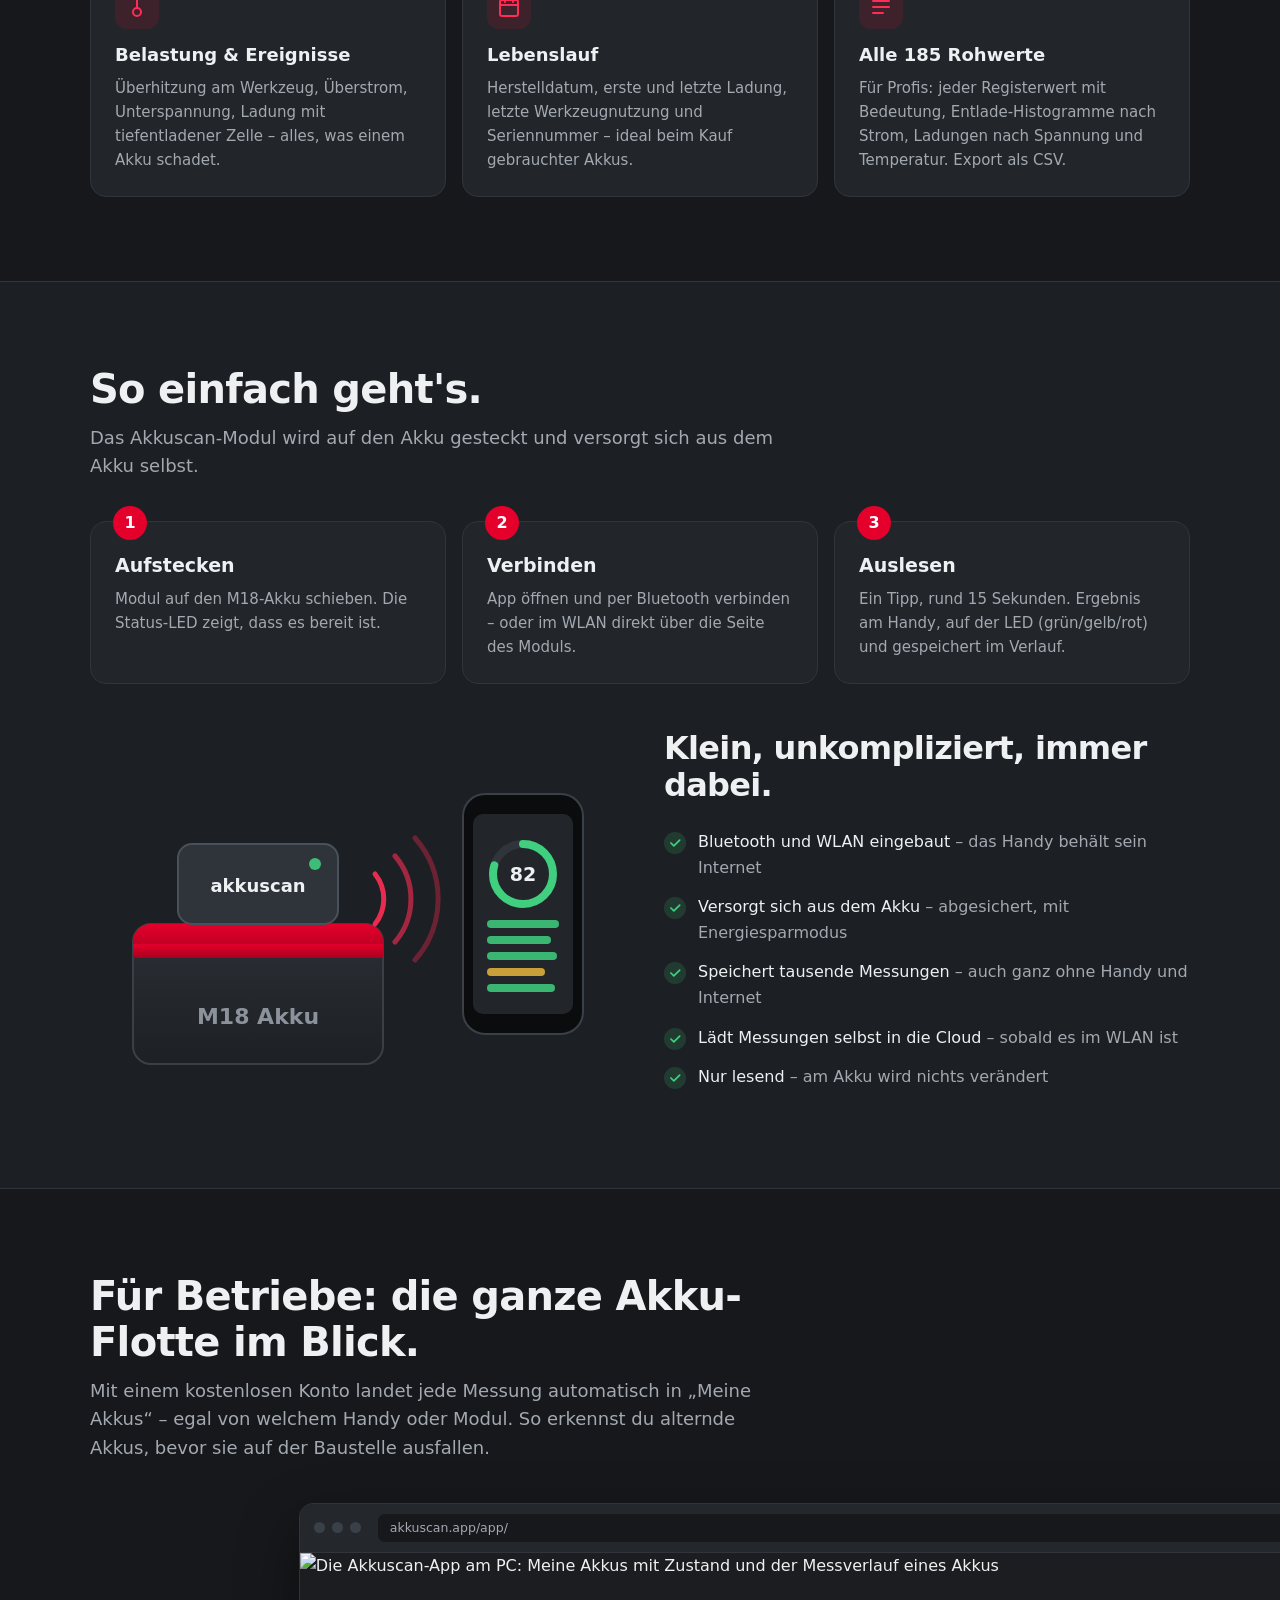
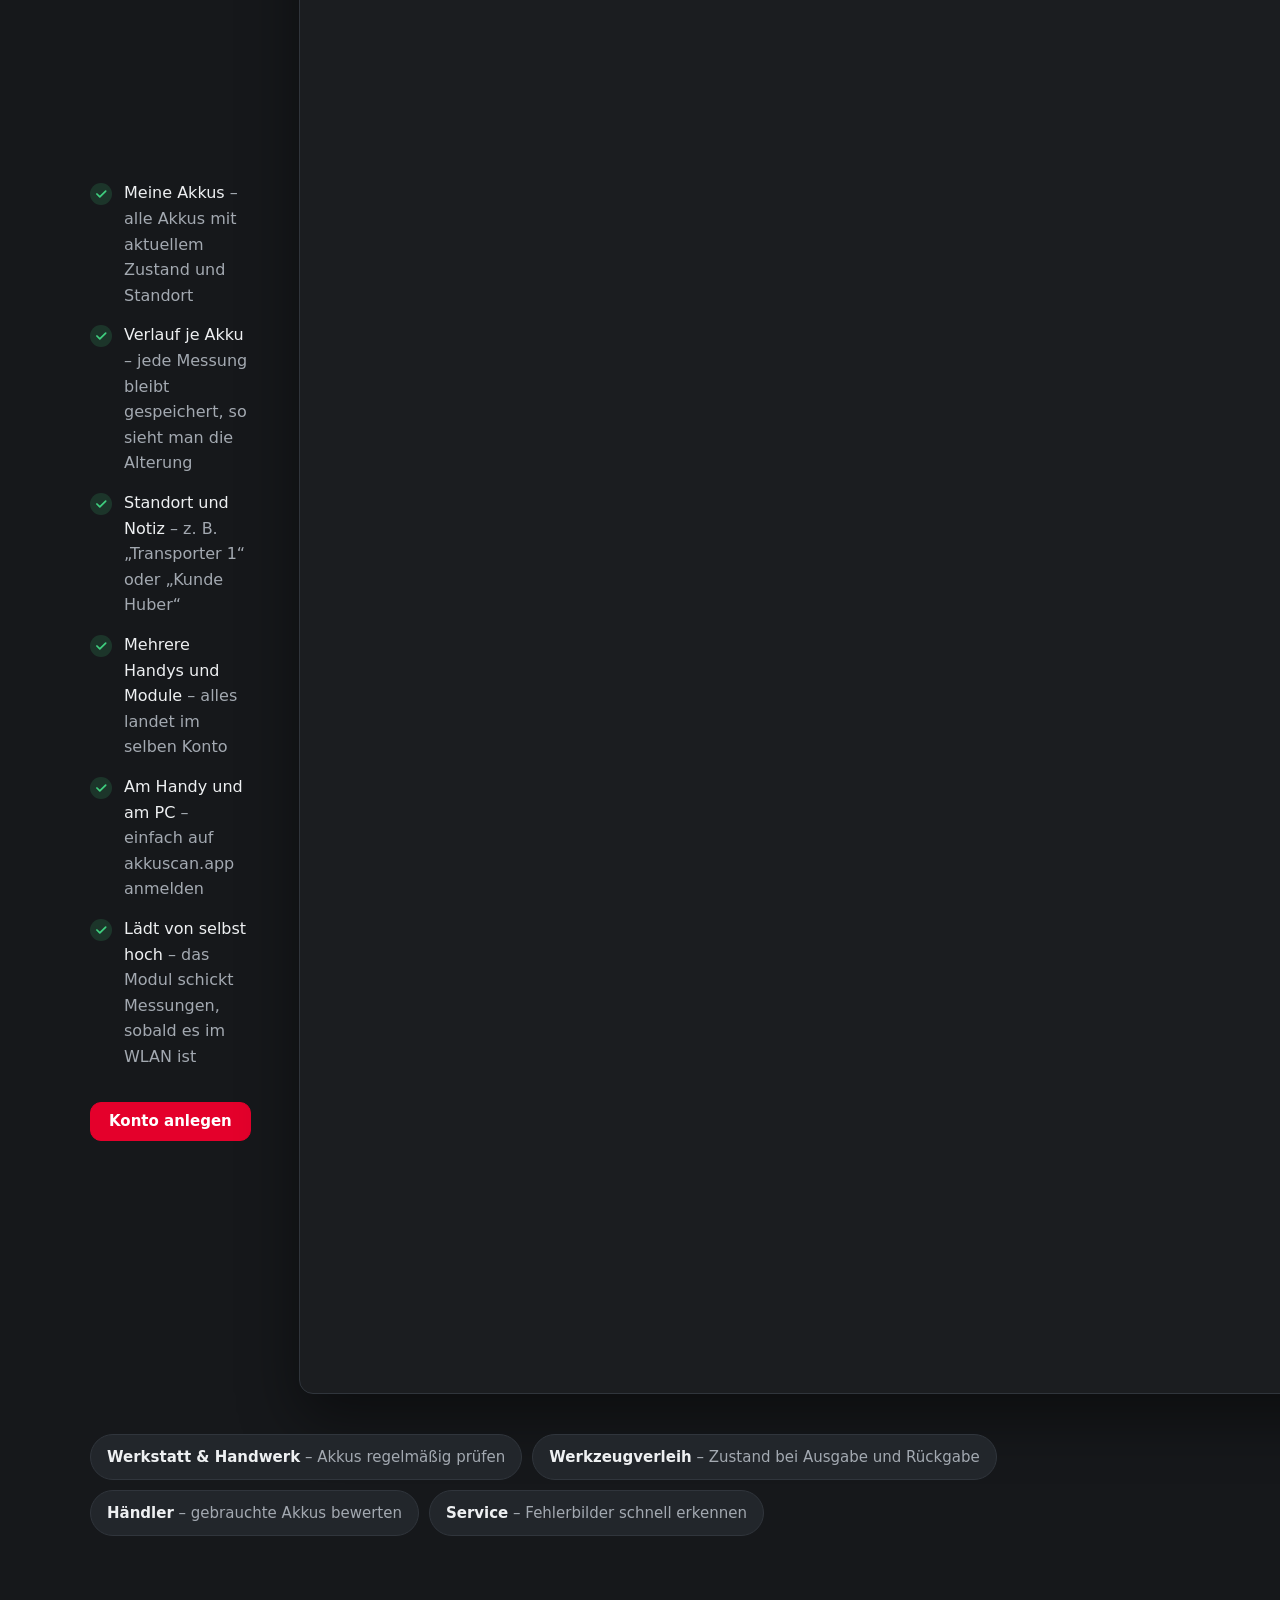
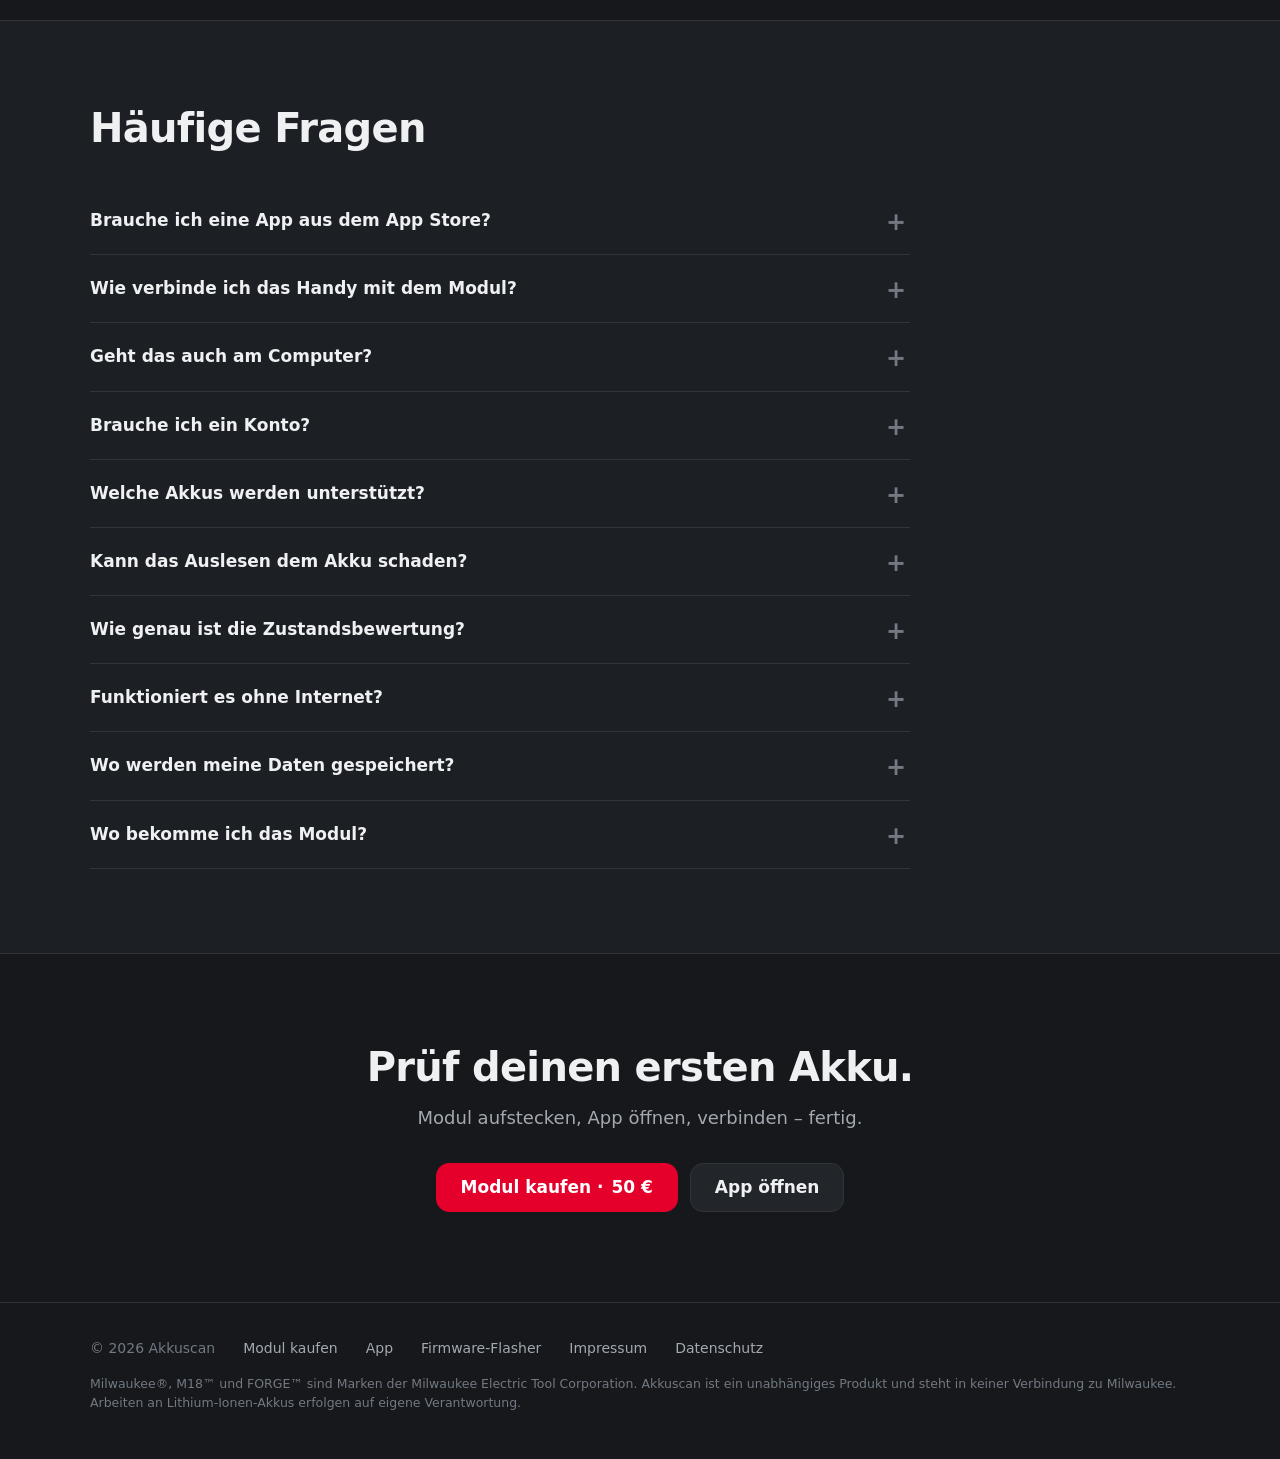
==== commit c0e185bc: "Product page: own 'Modul kaufen' page with price, buy higher up on the start page - /modul/: what yo" ====
--- a/webland/index.html
+++ b/webland/index.html
@@ -8,6 +8,7 @@
 <meta name="theme-color" content="#16181b">
 <link rel="icon" href="/icon.svg" type="image/svg+xml">
 <link rel="apple-touch-icon" href="/icon.svg">
+<script src="/shop.js"></script>
 <meta property="og:title" content="Akkuscan – Zustand von M18-Akkus in Sekunden prüfen">
 <meta property="og:description" content="Aufstecken, mit dem Handy verbinden, auslesen: Zustand, Zyklen, Zellen und 185 Messwerte jedes Akkus – und der Verlauf für die ganze Flotte.">
 <meta property="og:image" content="https://akkuscan.app/img/phone-akku.webp">
@@ -67,12 +68,14 @@
 .browser .bar{display:flex;align-items:center;gap:7px;padding:10px 14px;background:#24282d;border-bottom:1px solid var(--line)}
 .browser .bar i{width:11px;height:11px;border-radius:50%;background:#3a4048}
 .browser .bar span{margin-left:10px;flex:1;background:#16181b;border-radius:7px;padding:4px 12px;font-size:12.5px;color:var(--muted)}
-/* buy / support */
-.buy{display:grid;grid-template-columns:1.2fr .8fr;gap:32px;align-items:center;background:linear-gradient(135deg,rgba(228,0,43,.16),rgba(228,0,43,.04));
-  border:1px solid rgba(228,0,43,.35);border-radius:20px;padding:36px}
-.buy .price{font-size:15px;color:var(--muted);margin-top:14px}
-.buy .ctas{justify-content:flex-end}
-@media(max-width:800px){.buy{grid-template-columns:1fr;padding:26px}.buy .ctas{justify-content:flex-start}}
+/* product teaser */
+.teaser{display:flex;align-items:center;gap:18px;margin:28px 0 0;padding:18px 22px;border-radius:18px;text-decoration:none;
+  background:linear-gradient(135deg,rgba(228,0,43,.18),rgba(228,0,43,.04));border:1px solid rgba(228,0,43,.38)}
+.teaser:hover{border-color:var(--red2)}
+.tico{flex:0 0 48px;height:48px;border-radius:13px;display:grid;place-items:center;background:var(--red);color:#fff}.tico svg{width:26px;height:26px}
+.ttxt{display:flex;flex-direction:column;flex:1;min-width:0}.ttxt b{font-size:18px}.ttxt span{color:var(--muted);font-size:14.5px}
+.tprice{display:flex;align-items:center;gap:16px}.tprice b{font-size:28px;font-weight:800;letter-spacing:-.5px}
+@media(max-width:640px){.teaser{flex-wrap:wrap}.tprice{width:100%;justify-content:space-between}}
 /* trust strip */
 .strip{border-top:1px solid var(--line);border-bottom:1px solid var(--line);background:var(--bg2)}
 .strip .wrap{display:grid;grid-template-columns:repeat(4,1fr);gap:10px;padding:22px 20px}
@@ -131,7 +134,7 @@
   <a class="brand" href="/?info" aria-label="Akkuscan Startseite">
     <svg viewBox="0 0 512 512" aria-hidden="true"><rect width="512" height="512" rx="110" fill="#e4002b"/><rect x="150" y="150" width="212" height="250" rx="22" fill="none" stroke="#fff" stroke-width="28"/><rect x="210" y="104" width="92" height="46" rx="10" fill="#fff"/><path d="M266 196 214 286h46l-14 74 54-92h-46z" fill="#fff"/></svg>
     akkuscan</a>
-  <nav class="links"><a href="#funktionen">Funktionen</a><a href="#so-gehts">So geht's</a><a href="#betriebe">Für Betriebe</a><a href="#faq">FAQ</a><a href="#kaufen">Modul kaufen</a></nav>
+  <nav class="links"><a href="#funktionen">Funktionen</a><a href="#so-gehts">So geht's</a><a href="#betriebe">Für Betriebe</a><a href="#faq">FAQ</a><a href="/modul/">Modul kaufen</a></nav>
   <div class="hbtns"><a class="btn" href="/app/#konto">Anmelden</a><a class="btn red" href="/app/">App öffnen</a></div>
 </div></header>
 
@@ -142,9 +145,9 @@
     <h1>Wie fit ist dein Akku? <em>In Sekunden</em> weißt du es.</h1>
     <p class="lead">Akkuscan liest den Speicher im Akku aus: Ladezyklen, Zellspannungen, Überhitzungen, Tiefentladungen – und bewertet daraus den Zustand.
       Einfach aufstecken und mit dem Handy verbinden. Ohne Schrauben, ohne Ladegerät.</p>
-    <div class="ctas"><a class="btn red big" href="/app/">App öffnen</a><a class="btn big" href="/app/#registrieren">Kostenloses Konto anlegen</a></div>
+    <div class="ctas"><a class="btn red big" href="/modul/">Modul kaufen · <span data-price>50 €</span></a><a class="btn big" href="/app/">App öffnen</a></div>
     <p class="small">Läuft im Browser – Android: Chrome, iPhone: kostenlose App „Bluefy“. Kein App-Store nötig.
-      Dazu brauchst du das Akkuscan-Modul – <a href="#kaufen">hier erhältlich</a>.</p>
+      <a href="/app/#registrieren">Kostenloses Konto anlegen</a>.</p>
   </div>
   <div class="phones" aria-hidden="true">
     <div class="phone a"><img src="/img/phone-akku.webp" alt="" width="780" height="1688"></div>
@@ -158,6 +161,12 @@
   <div><b>EU</b><span>Server in Frankfurt</span></div>
   <div><b>Offline</b><span>Messen ohne Internet</span></div>
 </div></div>
+
+<div class="wrap"><a class="teaser" href="/modul/">
+  <span class="tico"><svg viewBox="0 0 24 24" fill="none" stroke="currentColor" stroke-width="2" stroke-linecap="round" stroke-linejoin="round"><rect x="4" y="7" width="16" height="12" rx="3"/><path d="M8 7V5h8v2"/><circle cx="16" cy="11" r="1.2" fill="currentColor"/></svg></span>
+  <span class="ttxt"><b>Das Akkuscan-Modul</b><span>Fertig eingerichtet · App und Updates kostenlos · kein Abo</span></span>
+  <span class="tprice"><b data-price>50 €</b><span class="btn red">Ansehen &amp; kaufen</span></span>
+</a></div>
 
 <section id="funktionen"><div class="wrap">
   <h2>Alles, was der Akku über sich weiß.</h2>
@@ -269,40 +278,23 @@
     <details><summary>Wo werden meine Daten gespeichert?</summary>
       <p>Auf Servern in Frankfurt (EU). Nur du – bzw. deine Firma – siehst deine Akkus. Du kannst dein Konto jederzeit mit allen Daten löschen.</p></details>
     <details><summary>Wo bekomme ich das Modul?</summary>
-      <p>Das Akkuscan-Modul gibt es <a href="#kaufen">bei eBay</a>. Es kommt fertig eingerichtet – auspacken, aufstecken, loslegen.</p></details>
-  </div>
-</div></section>
-
-<section id="kaufen"><div class="wrap">
-  <div class="buy">
-    <div><h2>Modul kaufen &amp; Akkuscan unterstützen</h2>
-      <p class="sub">Akkuscan ist ein kleines, unabhängiges Projekt. Mit dem Kauf eines Moduls bekommst du alles, was du zum Prüfen brauchst –
-        und unterstützt die Weiterentwicklung der App.</p>
-      <p class="price" id="ebaynote">Das eBay-Angebot ist in Kürze verfügbar.</p></div>
-    <div class="ctas"><a class="btn red big" data-ebay href="#kaufen">Modul bei eBay kaufen</a></div>
+      <p>Das Akkuscan-Modul gibt es für <span data-price>50 €</span> bei eBay – alles dazu auf der Seite <a href="/modul/">Modul kaufen</a>.
+        Es kommt fertig eingerichtet: auspacken, aufstecken, loslegen.</p></details>
   </div>
 </div></section>
 
 <section class="final"><div class="wrap">
   <h2>Prüf deinen ersten Akku.</h2>
   <p class="sub">Modul aufstecken, App öffnen, verbinden – fertig.</p>
-  <div class="ctas"><a class="btn red big" href="/app/">App öffnen</a><a class="btn big" data-ebay href="#kaufen">Modul kaufen</a></div>
+  <div class="ctas"><a class="btn red big" href="/modul/">Modul kaufen · <span data-price>50 €</span></a><a class="btn big" href="/app/">App öffnen</a></div>
 </div></section>
 </main>
 
 <footer><div class="wrap">
   <span>© 2026 Akkuscan</span>
-  <a href="/app/">App</a><a href="/flasher/">Firmware-Flasher</a><a href="/impressum/">Impressum</a><a href="/datenschutz/">Datenschutz</a>
+  <a href="/modul/">Modul kaufen</a><a href="/app/">App</a><a href="/flasher/">Firmware-Flasher</a><a href="/impressum/">Impressum</a><a href="/datenschutz/">Datenschutz</a>
   <p class="legal">Milwaukee®, M18™ und FORGE™ sind Marken der Milwaukee Electric Tool Corporation. Akkuscan ist ein unabhängiges Produkt und steht in keiner Verbindung zu Milwaukee.
     Arbeiten an Lithium-Ionen-Akkus erfolgen auf eigene Verantwortung.</p>
 </div></footer>
-<script>
-  /* Link zum eBay-Angebot – hier eintragen, dann zeigen alle „Modul kaufen“-Knöpfe dorthin. */
-  var EBAY_URL = "";
-  if (EBAY_URL) {
-    document.querySelectorAll("[data-ebay]").forEach(function (a) { a.href = EBAY_URL; a.target = "_blank"; a.rel = "noopener"; });
-    var n = document.getElementById("ebaynote"); if (n) n.remove();
-  }
-</script>
 </body>
 </html>
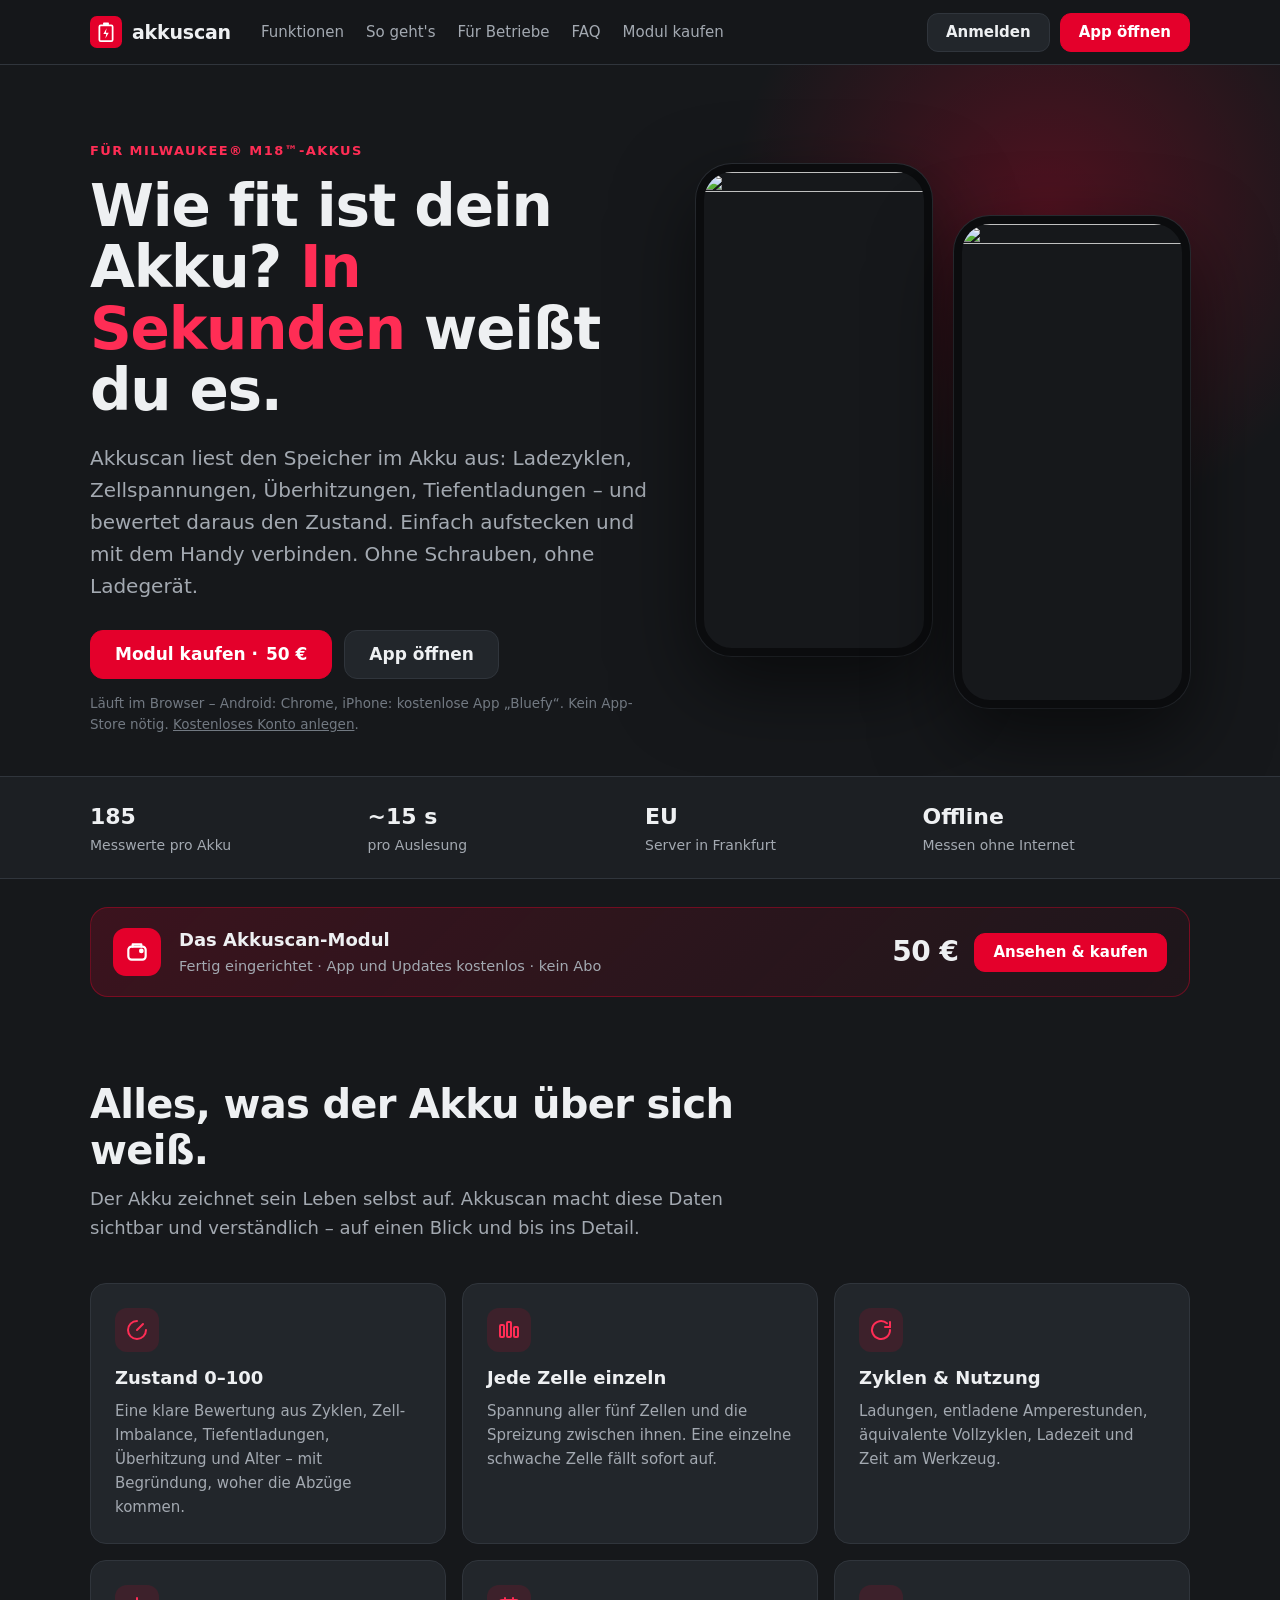
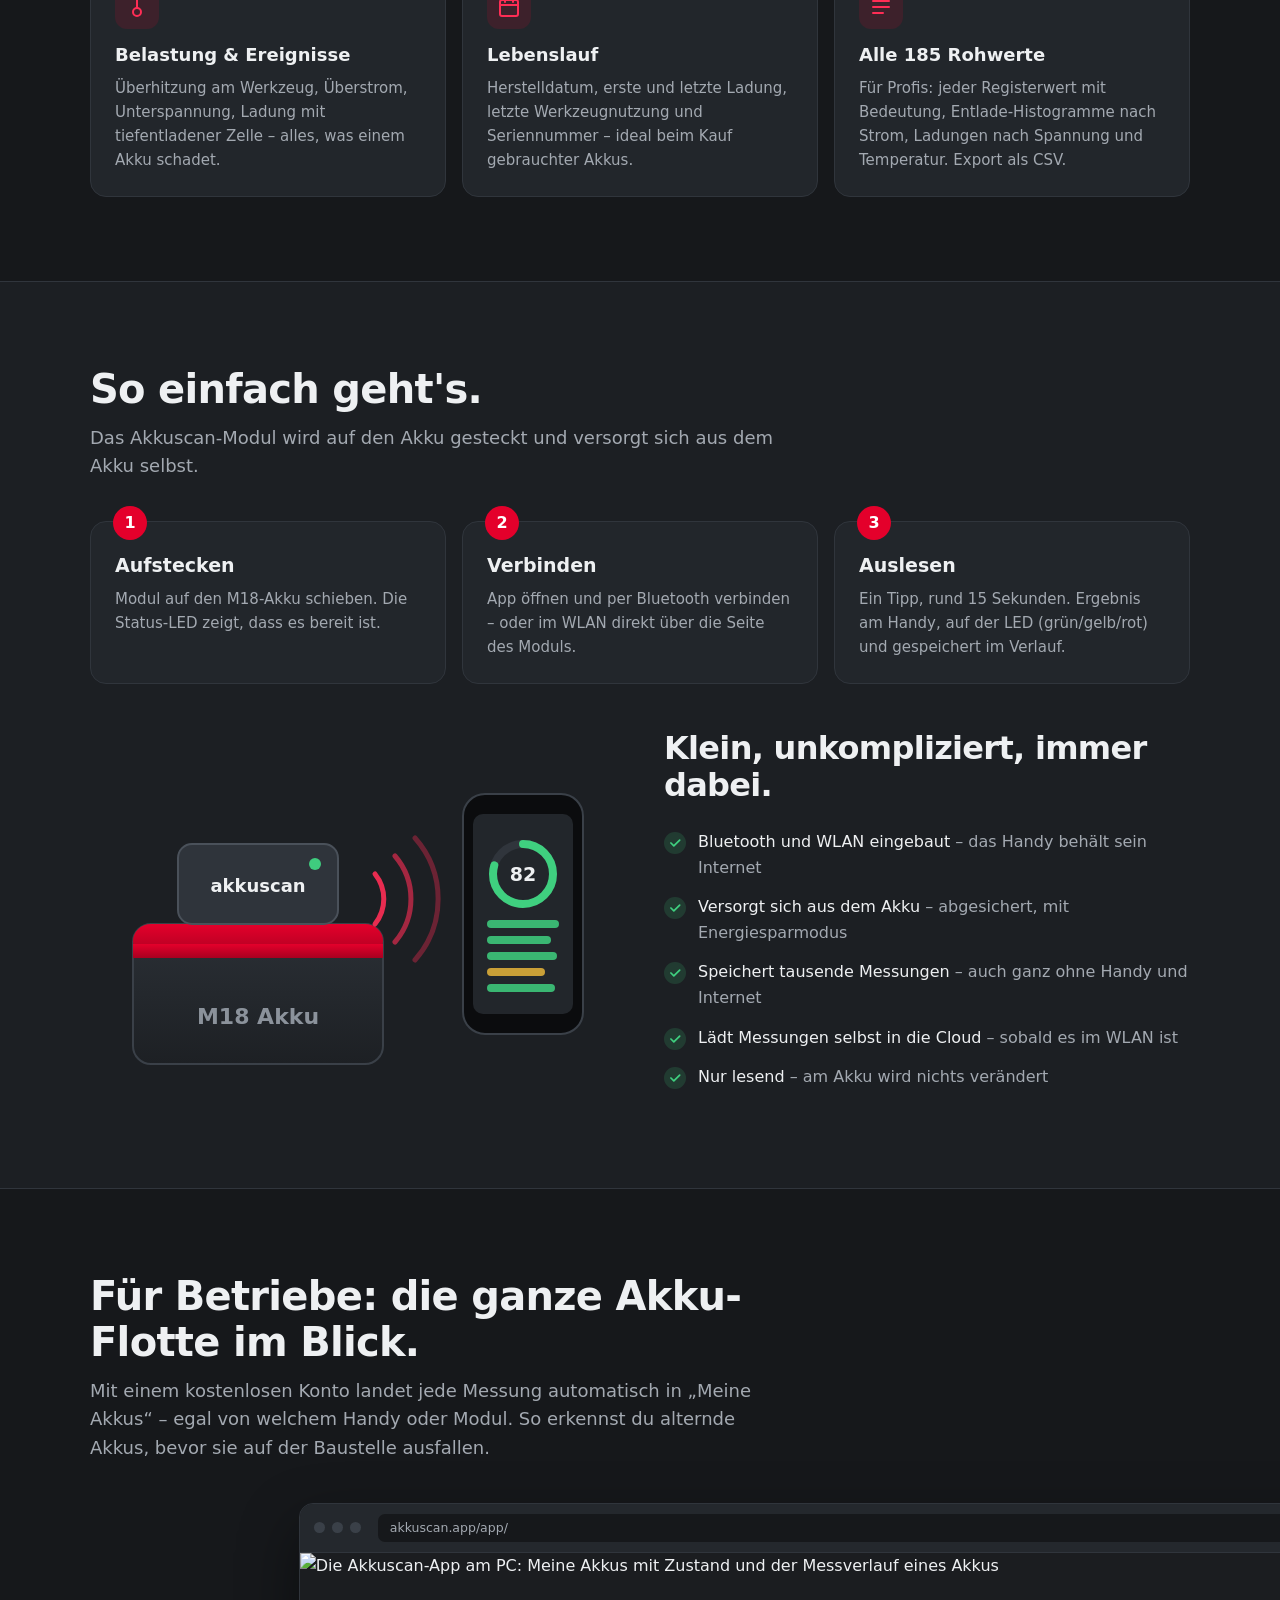
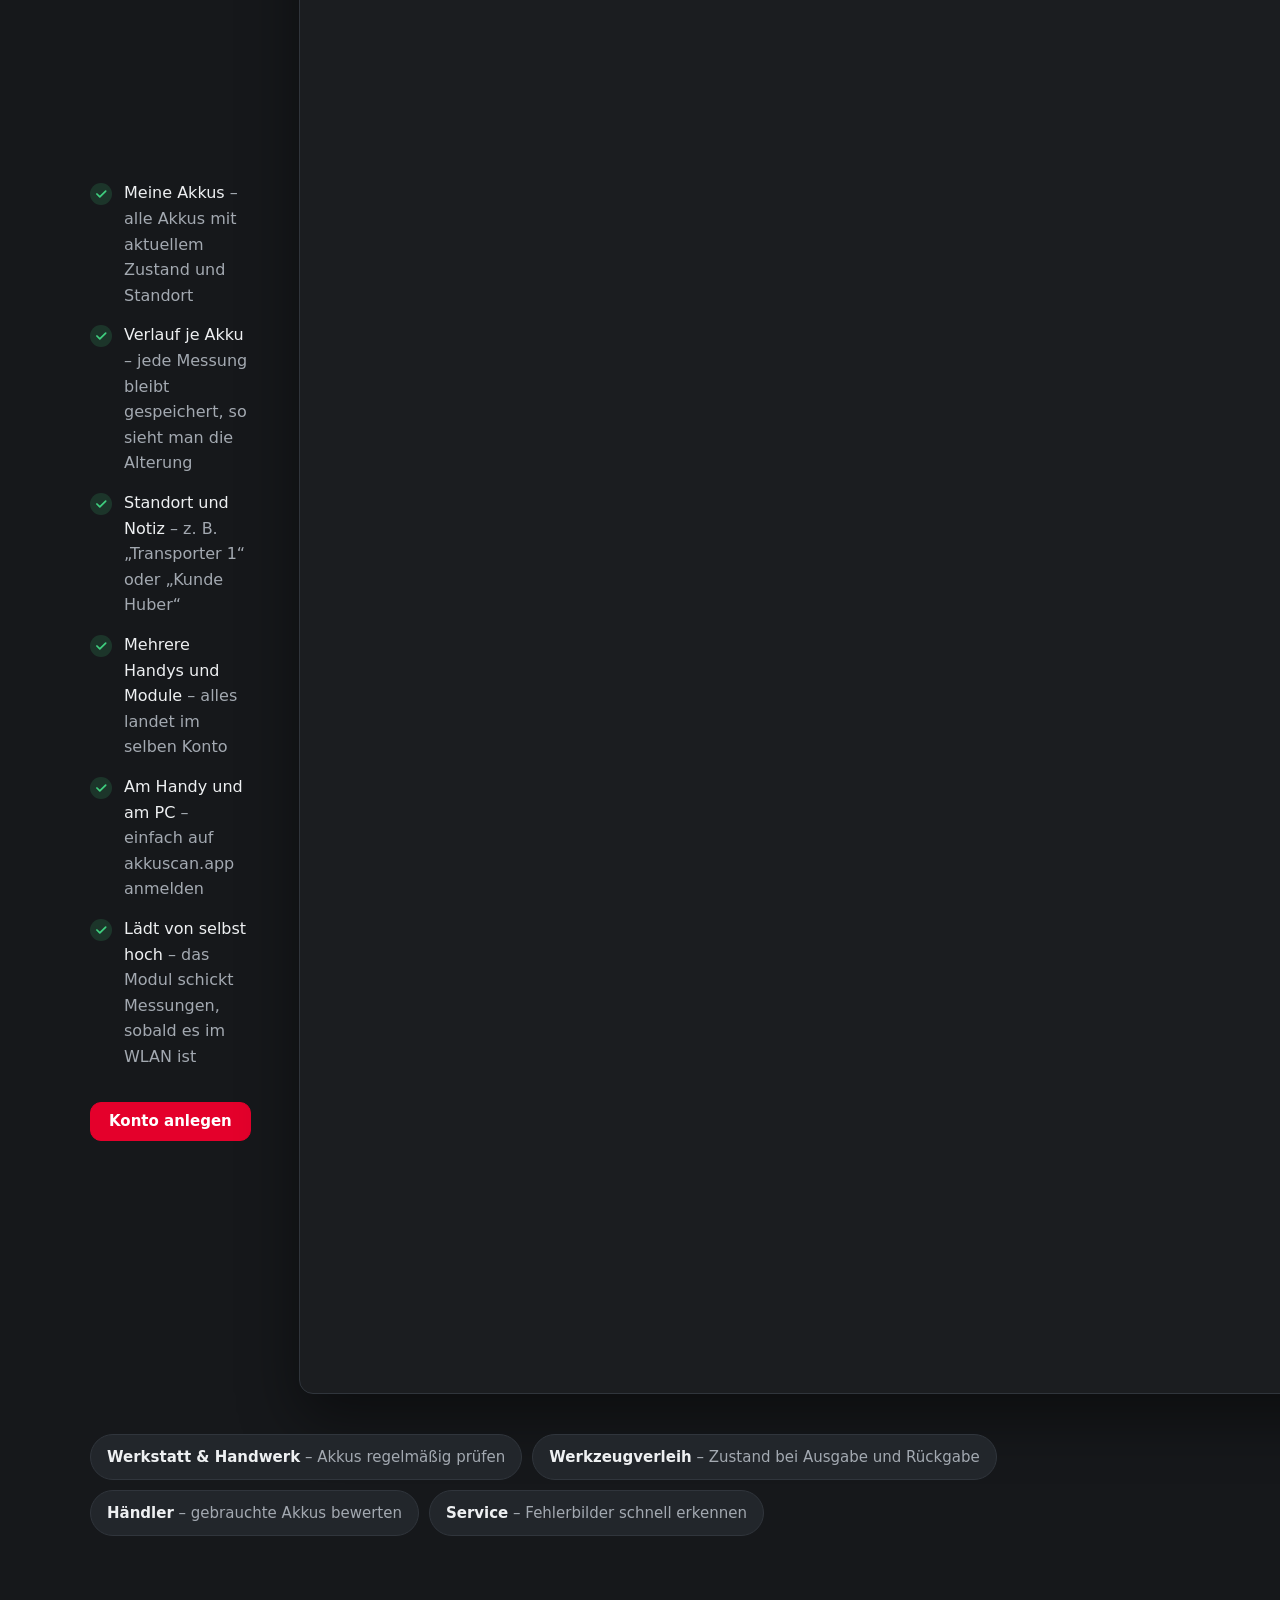
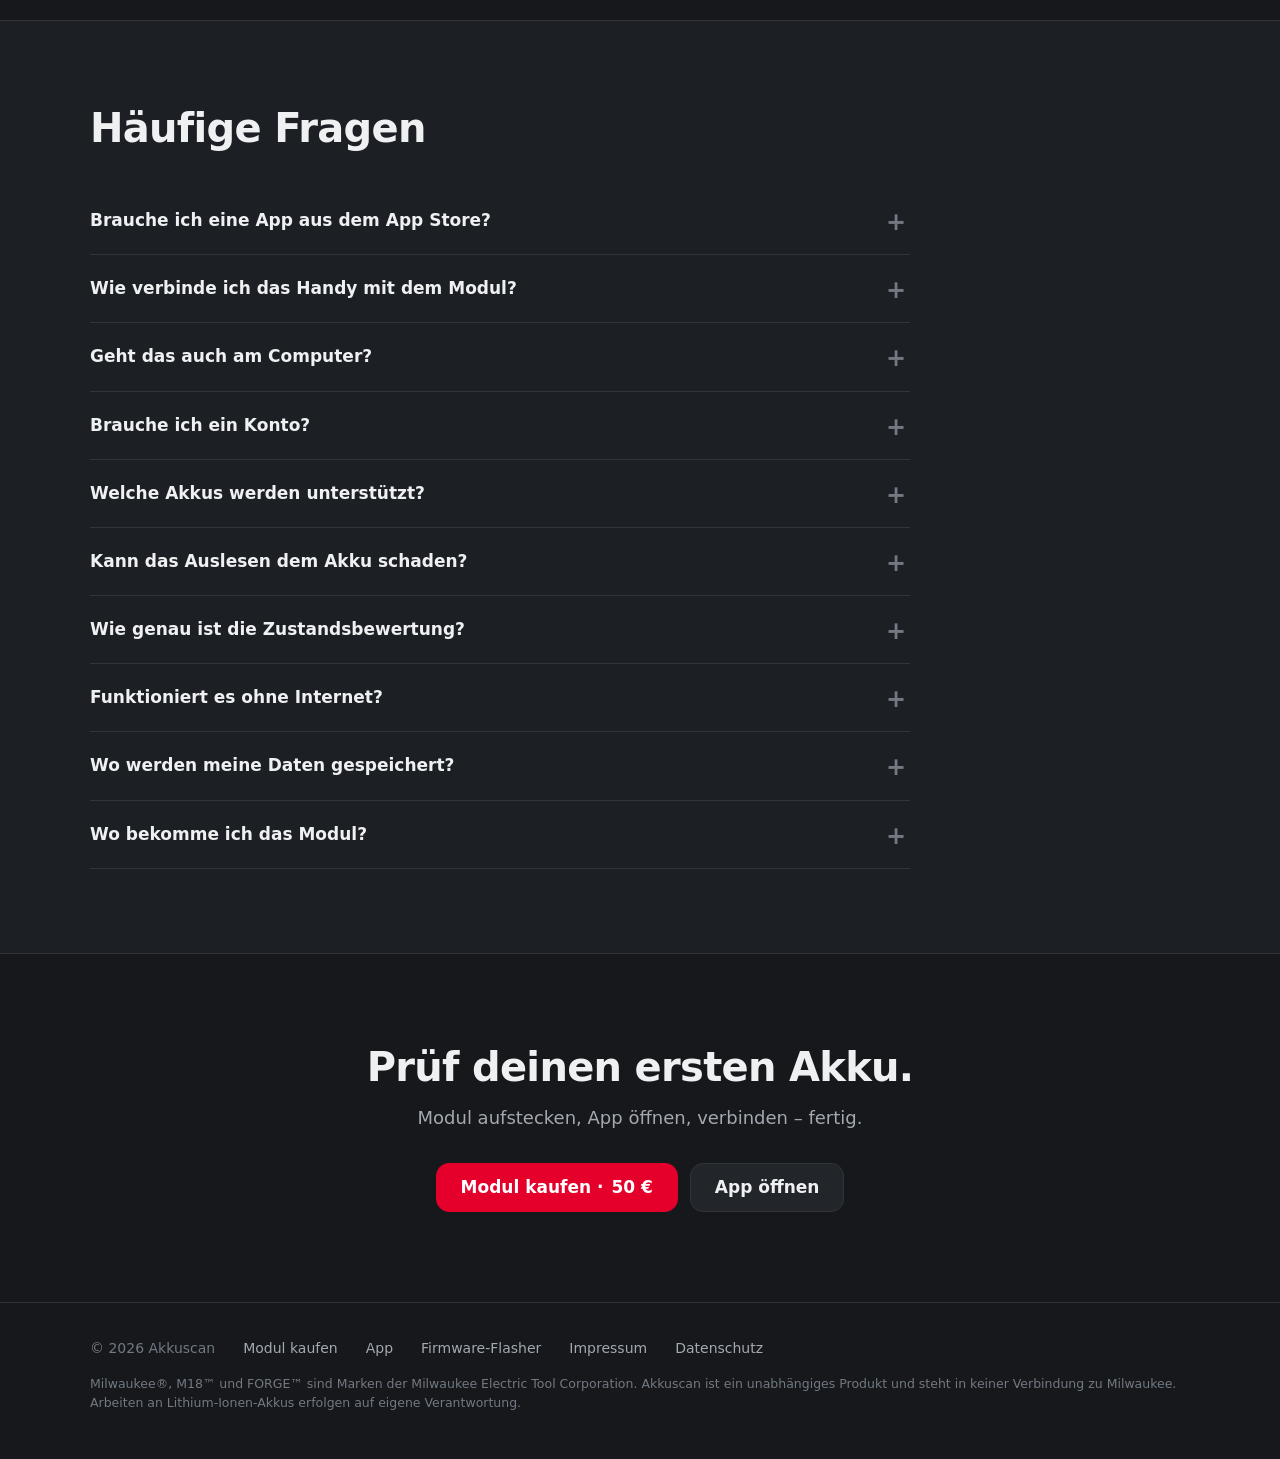
==== commit fef8dfe5: "Admin page at /admin/ and anonymous page-view counting - webland/admin/: login with the normal accou" ====
--- a/webland/index.html
+++ b/webland/index.html
@@ -128,6 +128,7 @@
 footer a{color:var(--muted);text-decoration:none}footer a:hover{color:var(--text)}
 footer .legal{flex-basis:100%;font-size:12.5px;line-height:1.5}
 </style>
+<script src="/track.js" defer></script>
 </head>
 <body>
 <header><div class="wrap">
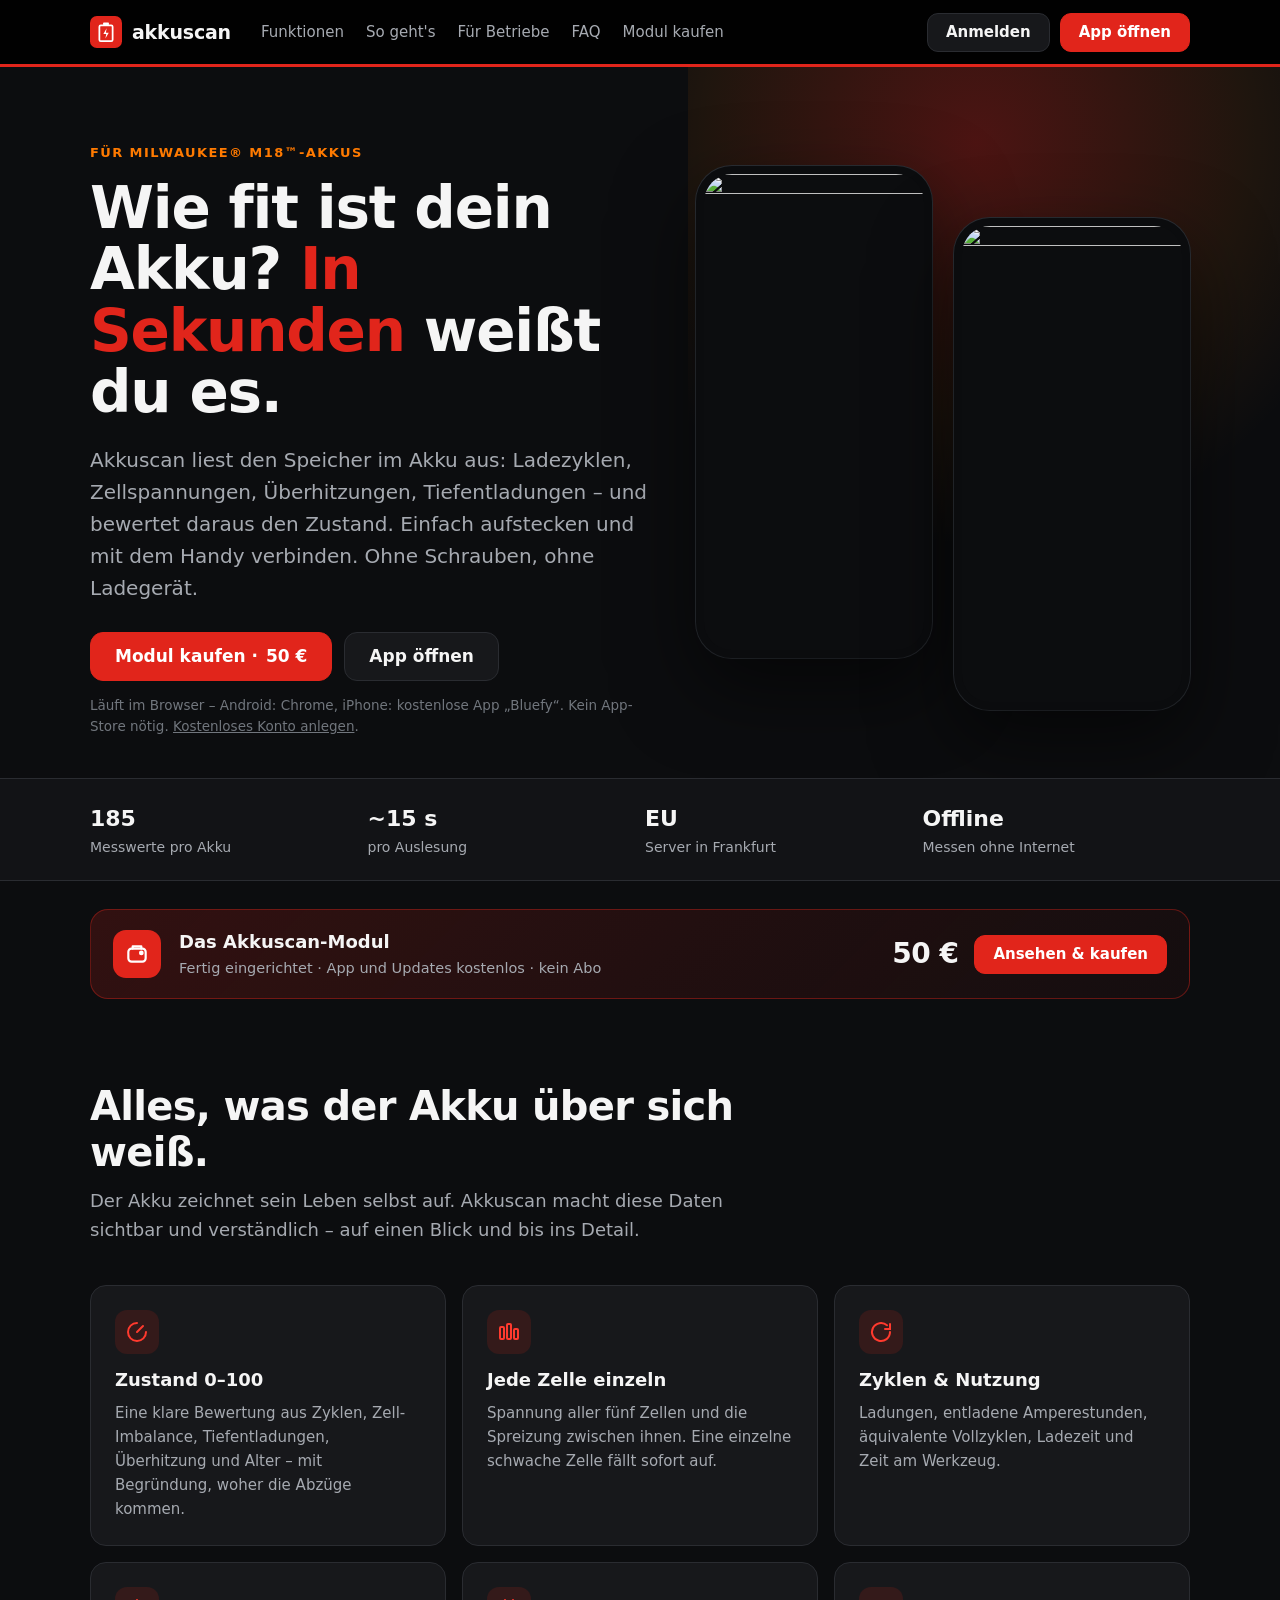
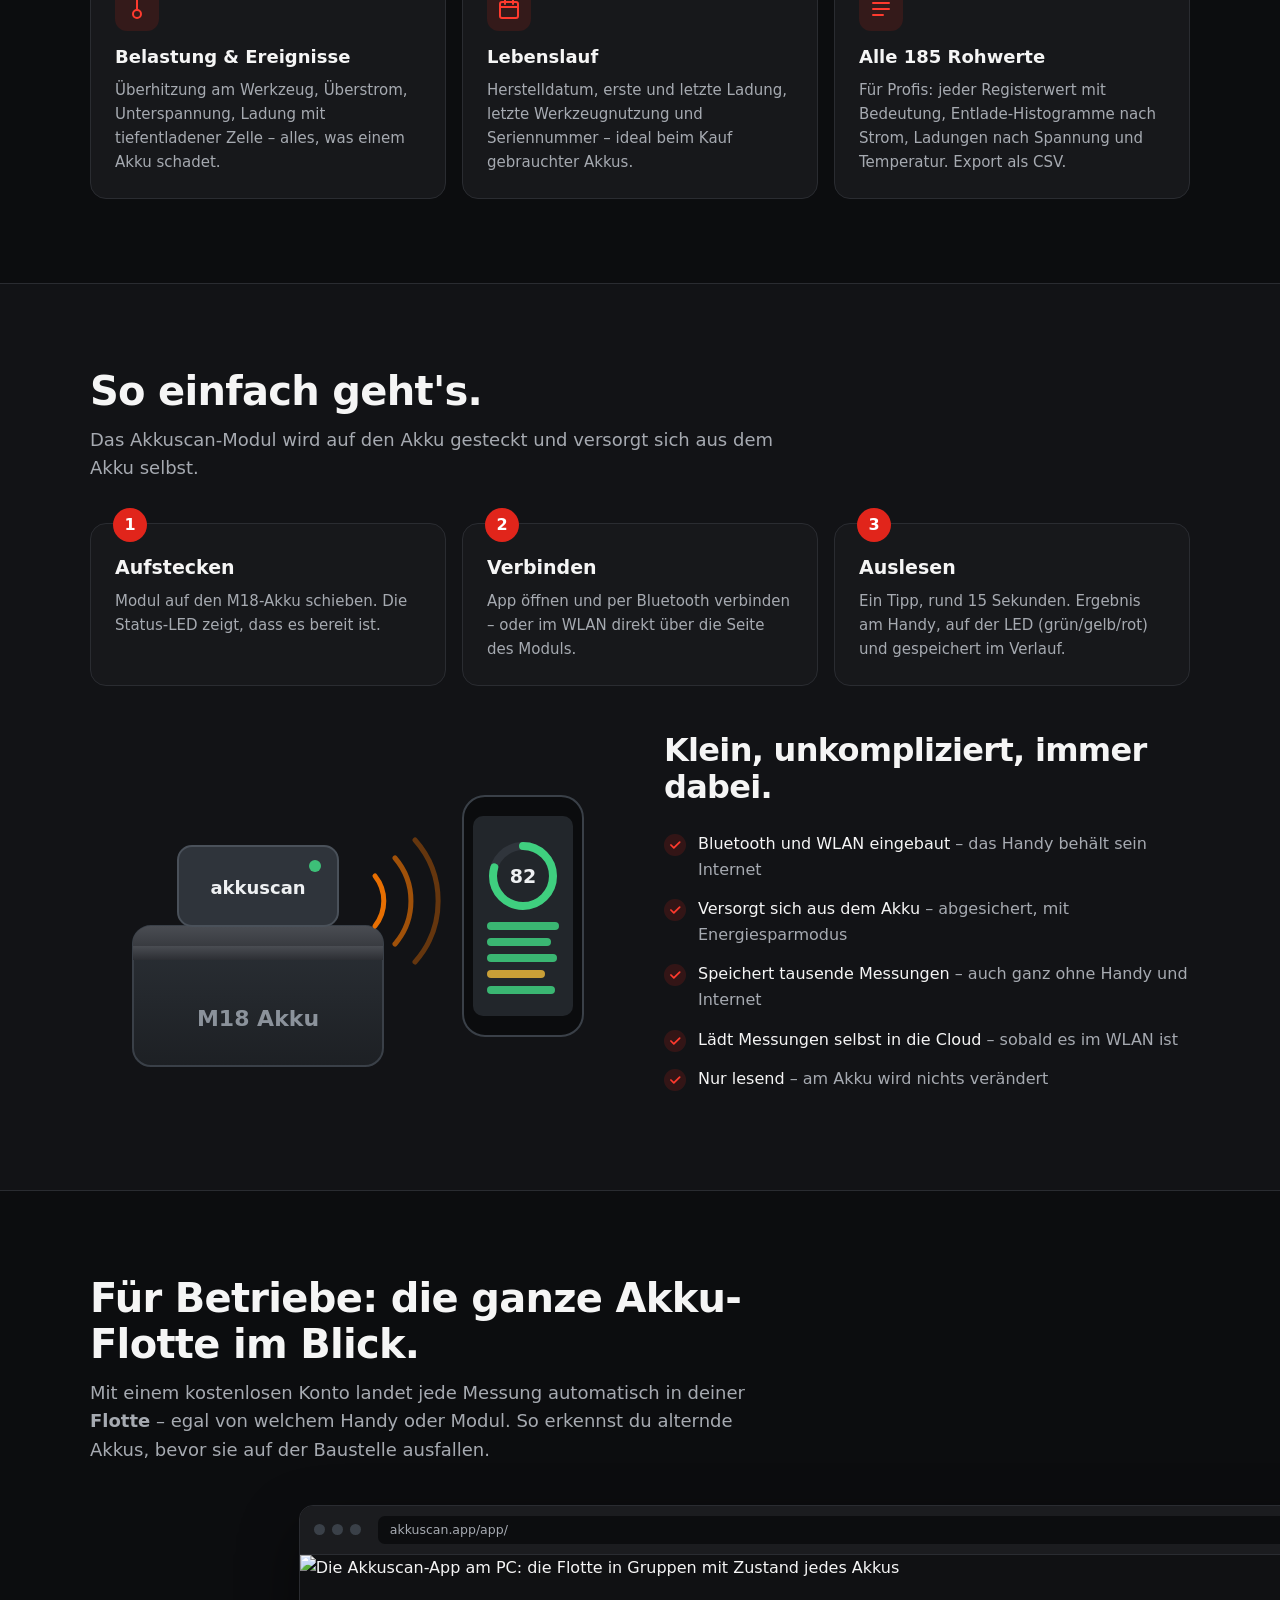
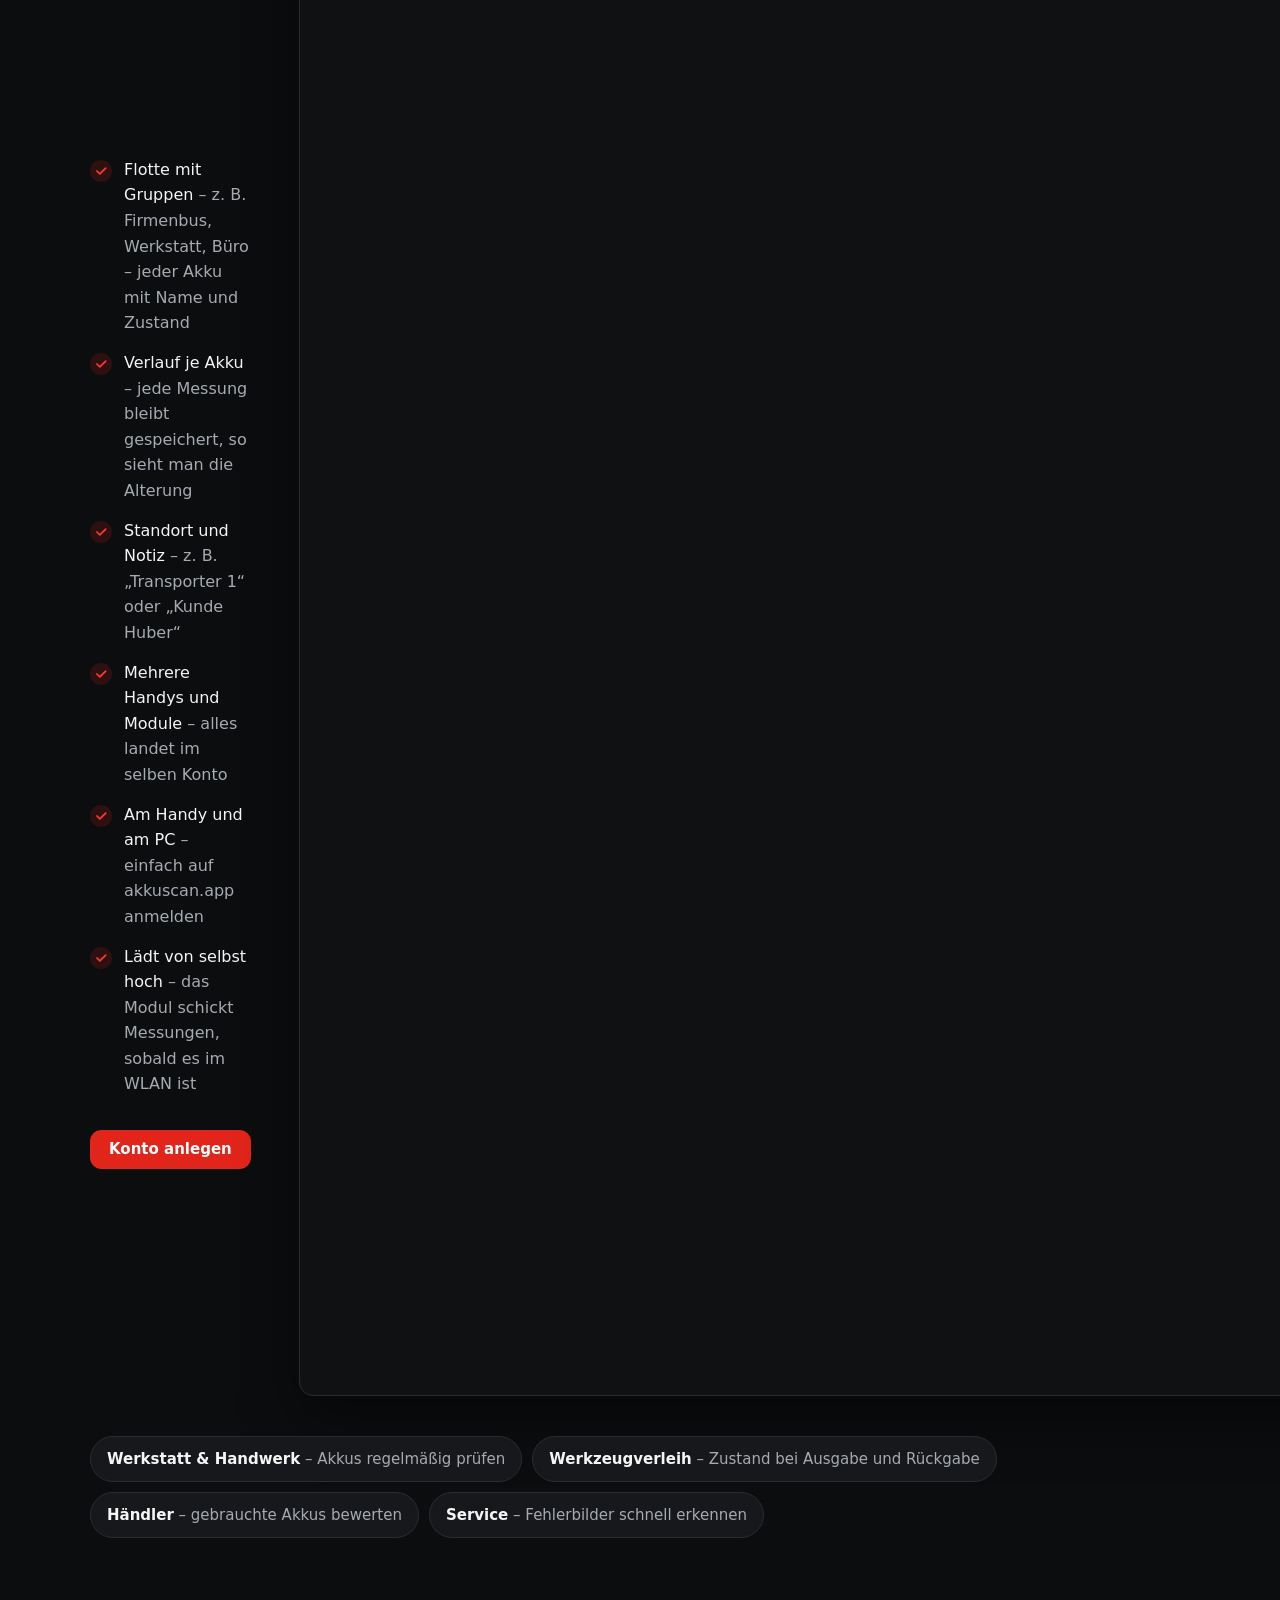
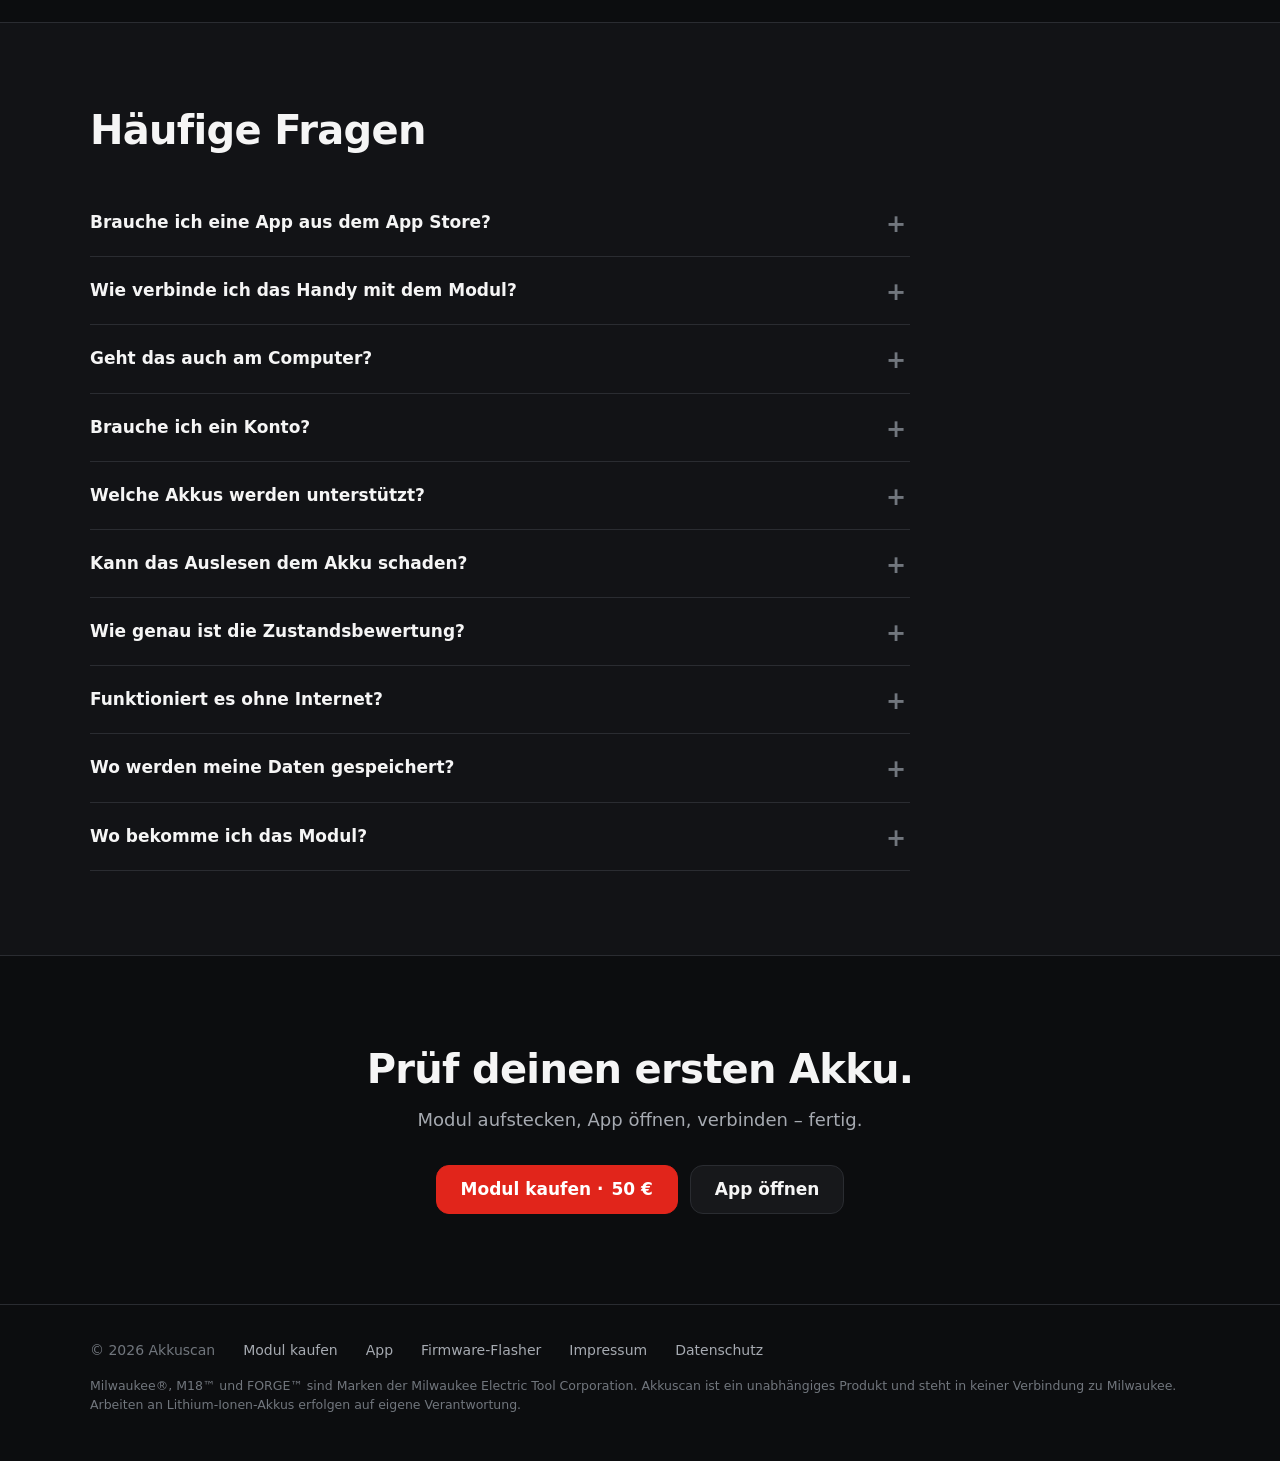
==== commit cd153f16: "Black/red/white theme with a little orange across app, website and admin - App: black header with re" ====
--- a/webland/index.html
+++ b/webland/index.html
@@ -5,7 +5,7 @@
 <meta name="viewport" content="width=device-width,initial-scale=1,viewport-fit=cover">
 <title>Akkuscan – Zustand von M18-Akkus in Sekunden prüfen</title>
 <meta name="description" content="Akkuscan liest Milwaukee® M18™-Akkus aus: Zustand, Ladezyklen, Zellspannungen, Überhitzung und 185 Messwerte – per Bluetooth am Handy. Mit Cloud-Verlauf für ganze Akku-Flotten.">
-<meta name="theme-color" content="#16181b">
+<meta name="theme-color" content="#000000">
 <link rel="icon" href="/icon.svg" type="image/svg+xml">
 <link rel="apple-touch-icon" href="/icon.svg">
 <script src="/shop.js"></script>
@@ -22,8 +22,8 @@
   })();
 </script>
 <style>
-:root{--bg:#16181b;--bg2:#1c1f23;--panel:#22262b;--line:#30353c;--text:#eef0f2;--muted:#a3a9b1;--faint:#727982;
-  --red:#e4002b;--red2:#ff2d55;--good:#3fcf7f;--watch:#e7b43a;--radius:16px;color-scheme:dark}
+:root{--bg:#0c0d0f;--bg2:#121316;--panel:#17181b;--line:#2a2c31;--text:#f5f5f5;--muted:#a6aab1;--faint:#71767d;
+  --red:#e1251b;--red2:#ff3a2e;--orange:#ff7a00;--good:#3ccf7a;--watch:#ffb000;--radius:16px;color-scheme:dark}
 *{box-sizing:border-box;margin:0;padding:0}
 html{scroll-behavior:smooth}
 body{background:var(--bg);color:var(--text);font:16px/1.6 system-ui,-apple-system,"Segoe UI",Roboto,sans-serif;-webkit-font-smoothing:antialiased}
@@ -31,14 +31,14 @@
 img{max-width:100%;height:auto;display:block}
 .wrap{max-width:1140px;margin:0 auto;padding:0 20px}
 /* header */
-header{position:sticky;top:0;z-index:10;background:rgba(22,24,27,.86);backdrop-filter:blur(10px);border-bottom:1px solid var(--line)}
+header{position:sticky;top:0;z-index:10;background:rgba(0,0,0,.9);backdrop-filter:blur(10px);border-bottom:3px solid var(--red)}
 header .wrap{display:flex;align-items:center;gap:18px;height:64px}
 .brand{display:flex;align-items:center;gap:10px;font-weight:800;font-size:19px;letter-spacing:-.2px;text-decoration:none}
 .brand svg{width:32px;height:32px}
 nav.links{display:flex;gap:22px;margin-left:12px}
 nav.links a{color:var(--muted);text-decoration:none;font-size:15px}nav.links a:hover{color:var(--text)}
 .hbtns{margin-left:auto;display:flex;gap:10px}
-.btn{display:inline-flex;align-items:center;justify-content:center;gap:8px;border-radius:11px;padding:11px 18px;font:600 15px/1 system-ui,sans-serif;
+.btn{display:inline-flex;align-items:center;justify-content:center;gap:8px;border-radius:11px;padding:11px 18px;font:700 15px/1 system-ui,sans-serif;
   text-decoration:none;border:1px solid var(--line);background:var(--panel);color:var(--text);cursor:pointer;white-space:nowrap}
 .btn:hover{border-color:var(--faint)}
 .btn.red{background:var(--red);border-color:var(--red);color:#fff}.btn.red:hover{background:var(--red2);border-color:var(--red2)}
@@ -48,29 +48,29 @@
 /* hero */
 .hero{position:relative;overflow:hidden;padding:72px 0 40px}
 .hero::before{content:"";position:absolute;inset:-30% -10% auto auto;width:720px;height:720px;
-  background:radial-gradient(circle at center,rgba(228,0,43,.28),rgba(228,0,43,0) 62%);pointer-events:none}
+  background:radial-gradient(circle at 40% 40%,rgba(225,37,27,.30),rgba(255,122,0,.08) 45%,rgba(225,37,27,0) 66%);pointer-events:none}
 .hero .wrap{display:grid;grid-template-columns:1.1fr .9fr;gap:48px;align-items:center;position:relative}
-.eyebrow{display:inline-block;color:var(--red2);font-weight:700;font-size:13px;letter-spacing:1.4px;text-transform:uppercase;margin-bottom:14px}
+.eyebrow{display:inline-block;color:var(--orange);font-weight:700;font-size:13px;letter-spacing:1.4px;text-transform:uppercase;margin-bottom:14px}
 h1{font-size:clamp(34px,5.2vw,58px);line-height:1.06;letter-spacing:-1.2px;font-weight:800}
-h1 em{font-style:normal;color:var(--red2)}
+h1 em{font-style:normal;color:var(--red)}
 .lead{color:var(--muted);font-size:clamp(17px,1.6vw,20px);margin:20px 0 28px;max-width:560px}
 .ctas{display:flex;gap:12px;flex-wrap:wrap}
 .small{color:var(--faint);font-size:13.5px;margin-top:14px}
 .phones{display:flex;justify-content:center;align-items:flex-start;gap:22px}
-.phone{flex:0 0 auto;width:236px;border-radius:36px;border:8px solid #0b0c0e;box-shadow:0 30px 80px rgba(0,0,0,.55),0 0 0 1px #2c3036;overflow:hidden;background:#16181b}
+.phone{flex:0 0 auto;width:236px;border-radius:36px;border:8px solid #0b0c0e;box-shadow:0 30px 80px rgba(0,0,0,.55),0 0 0 1px #2c3036;overflow:hidden;background:#0c0d0f}
 .phone img{width:100%}
 .phone.b{margin-top:52px}
 @media(max-width:1060px){.phone{width:210px}}
 @media(max-width:900px){.hero .wrap{grid-template-columns:1fr}.phone{width:220px}}
 @media(max-width:560px){.hero{padding-top:48px}.phones{gap:12px}.phone{width:calc(50% - 6px);max-width:200px;border-width:6px;border-radius:26px}.phone.b{margin-top:34px}}
 /* browser window around the desktop screenshot */
-.browser{border-radius:14px;border:1px solid var(--line);box-shadow:0 24px 60px rgba(0,0,0,.45);overflow:hidden;background:#1b1d20}
-.browser .bar{display:flex;align-items:center;gap:7px;padding:10px 14px;background:#24282d;border-bottom:1px solid var(--line)}
+.browser{border-radius:14px;border:1px solid var(--line);box-shadow:0 24px 60px rgba(0,0,0,.45);overflow:hidden;background:#101113}
+.browser .bar{display:flex;align-items:center;gap:7px;padding:10px 14px;background:#1b1c1f;border-bottom:1px solid var(--line)}
 .browser .bar i{width:11px;height:11px;border-radius:50%;background:#3a4048}
-.browser .bar span{margin-left:10px;flex:1;background:#16181b;border-radius:7px;padding:4px 12px;font-size:12.5px;color:var(--muted)}
+.browser .bar span{margin-left:10px;flex:1;background:#0c0d0f;border-radius:7px;padding:4px 12px;font-size:12.5px;color:var(--muted)}
 /* product teaser */
 .teaser{display:flex;align-items:center;gap:18px;margin:28px 0 0;padding:18px 22px;border-radius:18px;text-decoration:none;
-  background:linear-gradient(135deg,rgba(228,0,43,.18),rgba(228,0,43,.04));border:1px solid rgba(228,0,43,.38)}
+  background:linear-gradient(135deg,rgba(225,37,27,.18),rgba(225,37,27,.04));border:1px solid rgba(225,37,27,.38)}
 .teaser:hover{border-color:var(--red2)}
 .tico{flex:0 0 48px;height:48px;border-radius:13px;display:grid;place-items:center;background:var(--red);color:#fff}.tico svg{width:26px;height:26px}
 .ttxt{display:flex;flex-direction:column;flex:1;min-width:0}.ttxt b{font-size:18px}.ttxt span{color:var(--muted);font-size:14.5px}
@@ -90,7 +90,7 @@
 @media(max-width:900px){.grid3{grid-template-columns:repeat(2,1fr)}}@media(max-width:600px){.grid3{grid-template-columns:1fr}}
 .card{background:var(--panel);border:1px solid var(--line);border-radius:var(--radius);padding:24px}
 .card h3{font-size:18px;margin:12px 0 6px}.card p{color:var(--muted);font-size:15px}
-.ico{width:44px;height:44px;border-radius:12px;display:grid;place-items:center;background:rgba(228,0,43,.14);color:var(--red2)}
+.ico{width:44px;height:44px;border-radius:12px;display:grid;place-items:center;background:rgba(225,37,27,.14);color:var(--red2)}
 .ico svg{width:24px;height:24px}
 .steps{display:grid;grid-template-columns:repeat(3,1fr);gap:16px;margin-top:40px;counter-reset:s}
 @media(max-width:800px){.steps{grid-template-columns:1fr}}
@@ -102,11 +102,11 @@
 .split.rev .media{order:-1}
 @media(max-width:900px){.split{grid-template-columns:1fr}.split.rev .media{order:0}}
 .illu{width:100%;max-width:520px;margin:0 auto;display:block}
-.shot{border-radius:14px;border:1px solid var(--line);box-shadow:0 24px 60px rgba(0,0,0,.45);overflow:hidden;background:#1b1d20}
+.shot{border-radius:14px;border:1px solid var(--line);box-shadow:0 24px 60px rgba(0,0,0,.45);overflow:hidden;background:#101113}
 ul.checks{list-style:none;margin-top:18px}
 ul.checks li{position:relative;padding:7px 0 7px 34px;color:var(--text)}
 ul.checks li::before{content:"";position:absolute;left:0;top:10px;width:22px;height:22px;border-radius:50%;
-  background:rgba(63,207,127,.16) url("data:image/svg+xml,%3Csvg xmlns='http://www.w3.org/2000/svg' viewBox='0 0 24 24' fill='none' stroke='%233fcf7f' stroke-width='3' stroke-linecap='round' stroke-linejoin='round'%3E%3Cpath d='M5 12l5 5L20 7'/%3E%3C/svg%3E") center/14px no-repeat}
+  background:rgba(225,37,27,.16) url("data:image/svg+xml,%3Csvg xmlns='http://www.w3.org/2000/svg' viewBox='0 0 24 24' fill='none' stroke='%23ff3a2e' stroke-width='3' stroke-linecap='round' stroke-linejoin='round'%3E%3Cpath d='M5 12l5 5L20 7'/%3E%3C/svg%3E") center/14px no-repeat}
 ul.checks li span{color:var(--muted)}
 .tags{display:flex;flex-wrap:wrap;gap:10px;margin-top:40px}
 .tag{border:1px solid var(--line);background:var(--panel);border-radius:999px;padding:10px 16px;color:var(--muted);font-size:15px}
@@ -133,7 +133,7 @@
 <body>
 <header><div class="wrap">
   <a class="brand" href="/?info" aria-label="Akkuscan Startseite">
-    <svg viewBox="0 0 512 512" aria-hidden="true"><rect width="512" height="512" rx="110" fill="#e4002b"/><rect x="150" y="150" width="212" height="250" rx="22" fill="none" stroke="#fff" stroke-width="28"/><rect x="210" y="104" width="92" height="46" rx="10" fill="#fff"/><path d="M266 196 214 286h46l-14 74 54-92h-46z" fill="#fff"/></svg>
+    <svg viewBox="0 0 512 512" aria-hidden="true"><rect width="512" height="512" rx="110" fill="#e1251b"/><rect x="150" y="150" width="212" height="250" rx="22" fill="none" stroke="#fff" stroke-width="28"/><rect x="210" y="104" width="92" height="46" rx="10" fill="#fff"/><path d="M266 196 214 286h46l-14 74 54-92h-46z" fill="#fff"/></svg>
     akkuscan</a>
   <nav class="links"><a href="#funktionen">Funktionen</a><a href="#so-gehts">So geht's</a><a href="#betriebe">Für Betriebe</a><a href="#faq">FAQ</a><a href="/modul/">Modul kaufen</a></nav>
   <div class="hbtns"><a class="btn" href="/app/#konto">Anmelden</a><a class="btn red" href="/app/">App öffnen</a></div>
@@ -207,14 +207,14 @@
       </ul></div>
     <div class="media"><svg class="illu" viewBox="0 0 520 380" role="img" aria-label="Modul auf dem Akku, per Bluetooth mit dem Handy verbunden">
       <defs><linearGradient id="g1" x1="0" y1="0" x2="0" y2="1"><stop offset="0" stop-color="#2b3036"/><stop offset="1" stop-color="#1d2024"/></linearGradient>
-        <linearGradient id="g2" x1="0" y1="0" x2="0" y2="1"><stop offset="0" stop-color="#e4002b"/><stop offset="1" stop-color="#a80020"/></linearGradient></defs>
+        <linearGradient id="g2" x1="0" y1="0" x2="0" y2="1"><stop offset="0" stop-color="#4a4d53"/><stop offset="1" stop-color="#2c2e33"/></linearGradient></defs>
       <rect x="40" y="200" width="250" height="140" rx="18" fill="url(#g1)" stroke="#3a4048" stroke-width="2"/>
       <rect x="40" y="200" width="250" height="34" rx="18" fill="url(#g2)"/><rect x="40" y="220" width="250" height="14" fill="url(#g2)"/>
       <text x="165" y="300" text-anchor="middle" fill="#8b929b" font-size="22" font-weight="700" font-family="system-ui,sans-serif">M18 Akku</text>
       <rect x="85" y="120" width="160" height="80" rx="14" fill="#2f343b" stroke="#4a515a" stroke-width="2"/>
       <text x="165" y="168" text-anchor="middle" fill="#eef0f2" font-size="18" font-weight="800" font-family="system-ui,sans-serif">akkuscan</text>
       <circle cx="222" cy="140" r="6" fill="#3fcf7f"><animate attributeName="opacity" values="1;.35;1" dur="2.4s" repeatCount="indefinite"/></circle>
-      <g fill="none" stroke="#ff2d55" stroke-width="5" stroke-linecap="round">
+      <g fill="none" stroke="#ff7a00" stroke-width="5" stroke-linecap="round">
         <path d="M282 150a40 40 0 0 1 0 50" opacity=".9"/><path d="M302 132a66 66 0 0 1 0 86" opacity=".6"/><path d="M322 114a92 92 0 0 1 0 122" opacity=".35"/></g>
       <rect x="370" y="70" width="120" height="240" rx="22" fill="#0b0c0e" stroke="#3a4048" stroke-width="2"/>
       <rect x="380" y="90" width="100" height="200" rx="10" fill="#22262b"/>
@@ -230,10 +230,10 @@
 
 <section id="betriebe"><div class="wrap">
   <h2>Für Betriebe: die ganze Akku-Flotte im Blick.</h2>
-  <p class="sub">Mit einem kostenlosen Konto landet jede Messung automatisch in „Meine Akkus“ – egal von welchem Handy oder Modul. So erkennst du alternde Akkus, bevor sie auf der Baustelle ausfallen.</p>
+  <p class="sub">Mit einem kostenlosen Konto landet jede Messung automatisch in deiner <b>Flotte</b> – egal von welchem Handy oder Modul. So erkennst du alternde Akkus, bevor sie auf der Baustelle ausfallen.</p>
   <div class="split">
     <div><ul class="checks">
-        <li>Meine Akkus <span>– alle Akkus mit aktuellem Zustand und Standort</span></li>
+        <li>Flotte mit Gruppen <span>– z. B. Firmenbus, Werkstatt, Büro – jeder Akku mit Name und Zustand</span></li>
         <li>Verlauf je Akku <span>– jede Messung bleibt gespeichert, so sieht man die Alterung</span></li>
         <li>Standort und Notiz <span>– z. B. „Transporter 1“ oder „Kunde Huber“</span></li>
         <li>Mehrere Handys und Module <span>– alles landet im selben Konto</span></li>
@@ -242,7 +242,7 @@
       </ul>
       <div class="ctas" style="margin-top:26px"><a class="btn red" href="/app/#registrieren">Konto anlegen</a></div></div>
     <div class="media"><div class="browser"><div class="bar"><i></i><i></i><i></i><span>akkuscan.app/app/</span></div>
-      <img src="/img/app-browser.webp" alt="Die Akkuscan-App am PC: Meine Akkus mit Zustand und der Messverlauf eines Akkus" width="1720" height="1440" loading="lazy"></div></div>
+      <img src="/img/app-browser.webp" alt="Die Akkuscan-App am PC: die Flotte in Gruppen mit Zustand jedes Akkus" width="1720" height="1440" loading="lazy"></div></div>
   </div>
   <div class="tags">
     <span class="tag"><b>Werkstatt &amp; Handwerk</b> – Akkus regelmäßig prüfen</span>
@@ -263,7 +263,7 @@
         Alternativ hat das Modul ein eigenes WLAN: Handy damit verbinden, dann öffnet sich dieselbe Seite – das geht mit jedem Handy und jedem Browser.</p></details>
     <details><summary>Geht das auch am Computer?</summary>
       <p>Ja. Es ist dieselbe Seite – am Laptop oder PC einfach akkuscan.app in Chrome oder Edge öffnen und per Bluetooth verbinden, oder über das WLAN des Moduls.
-        Du musst nichts installieren. Wenn du angemeldet bist, siehst du „Meine Akkus“ auf jedem Gerät.</p></details>
+        Du musst nichts installieren. Wenn du angemeldet bist, siehst du deine Flotte auf jedem Gerät.</p></details>
     <details><summary>Brauche ich ein Konto?</summary>
       <p>Zum Auslesen nicht. Mit einem kostenlosen Konto werden deine Messungen aber gespeichert – dann siehst du alle Akkus und wie sie sich über die Zeit verändern,
         auch auf anderen Geräten.</p></details>
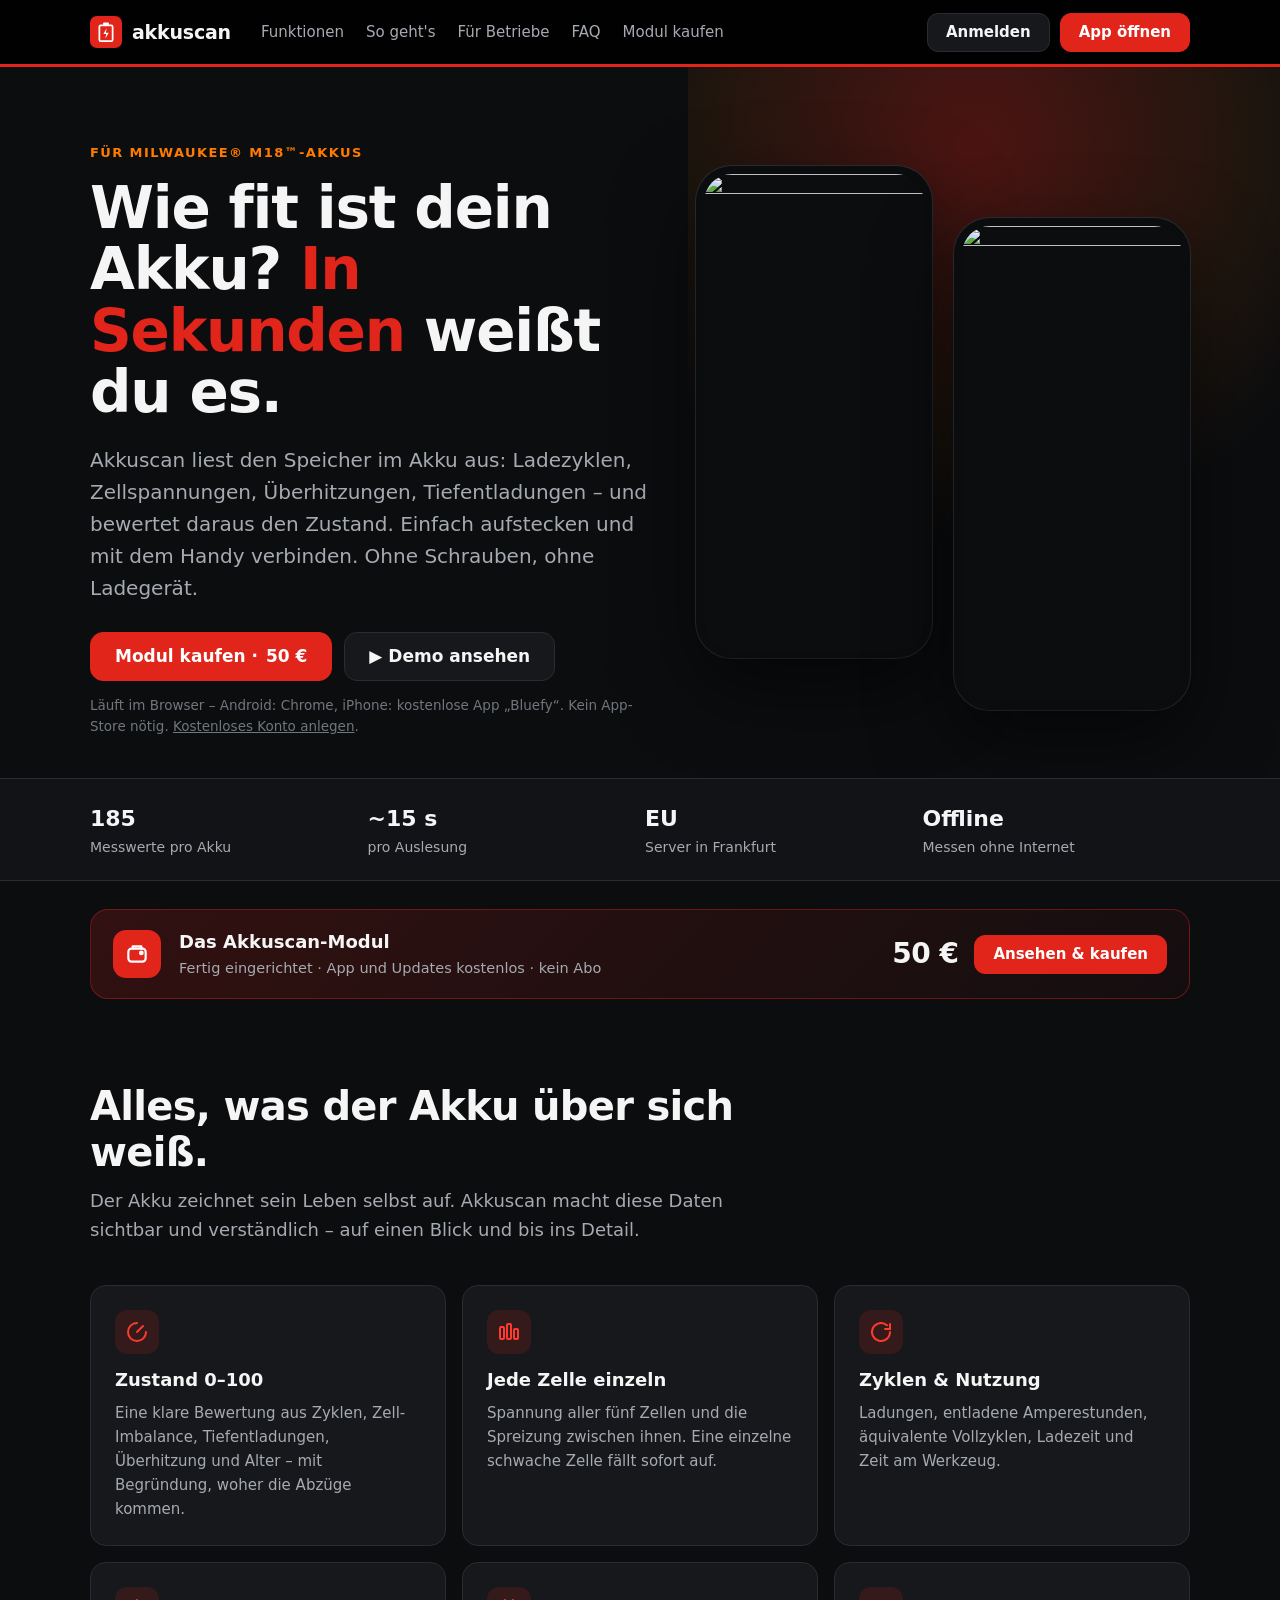
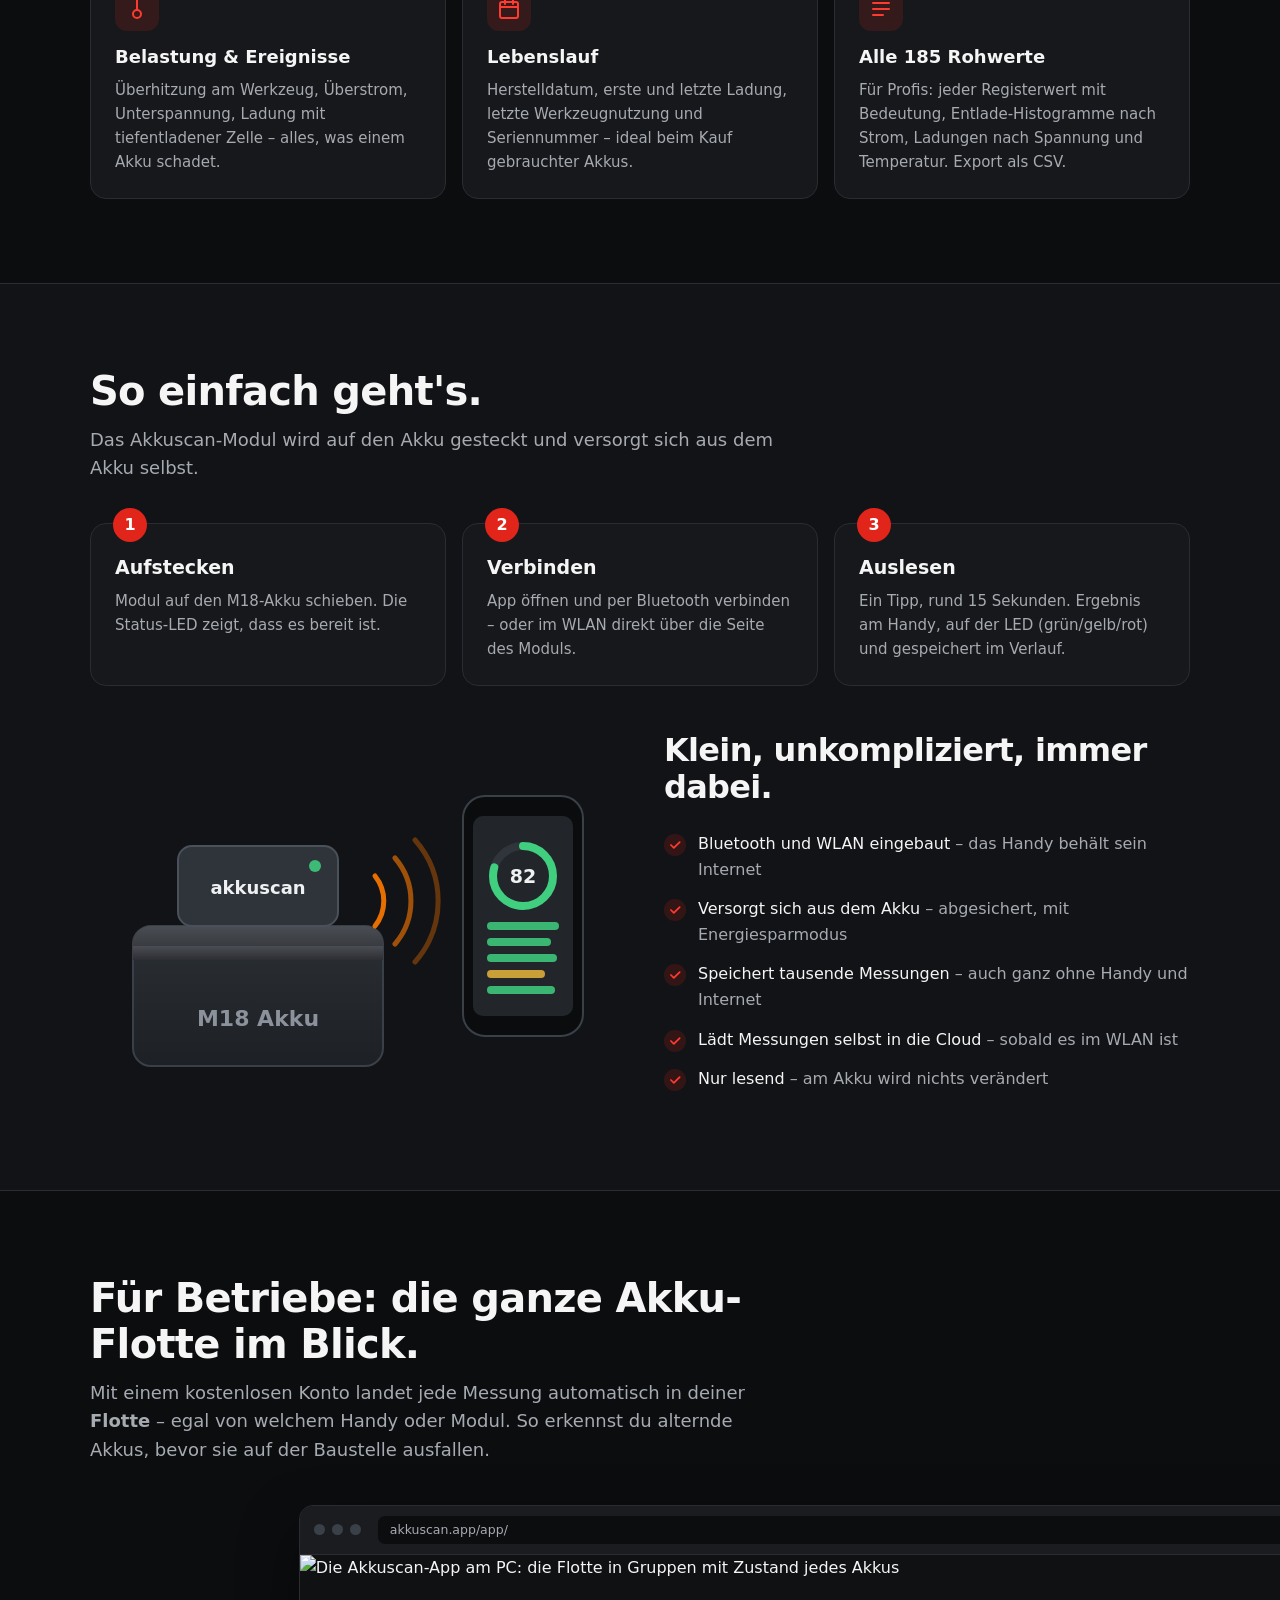
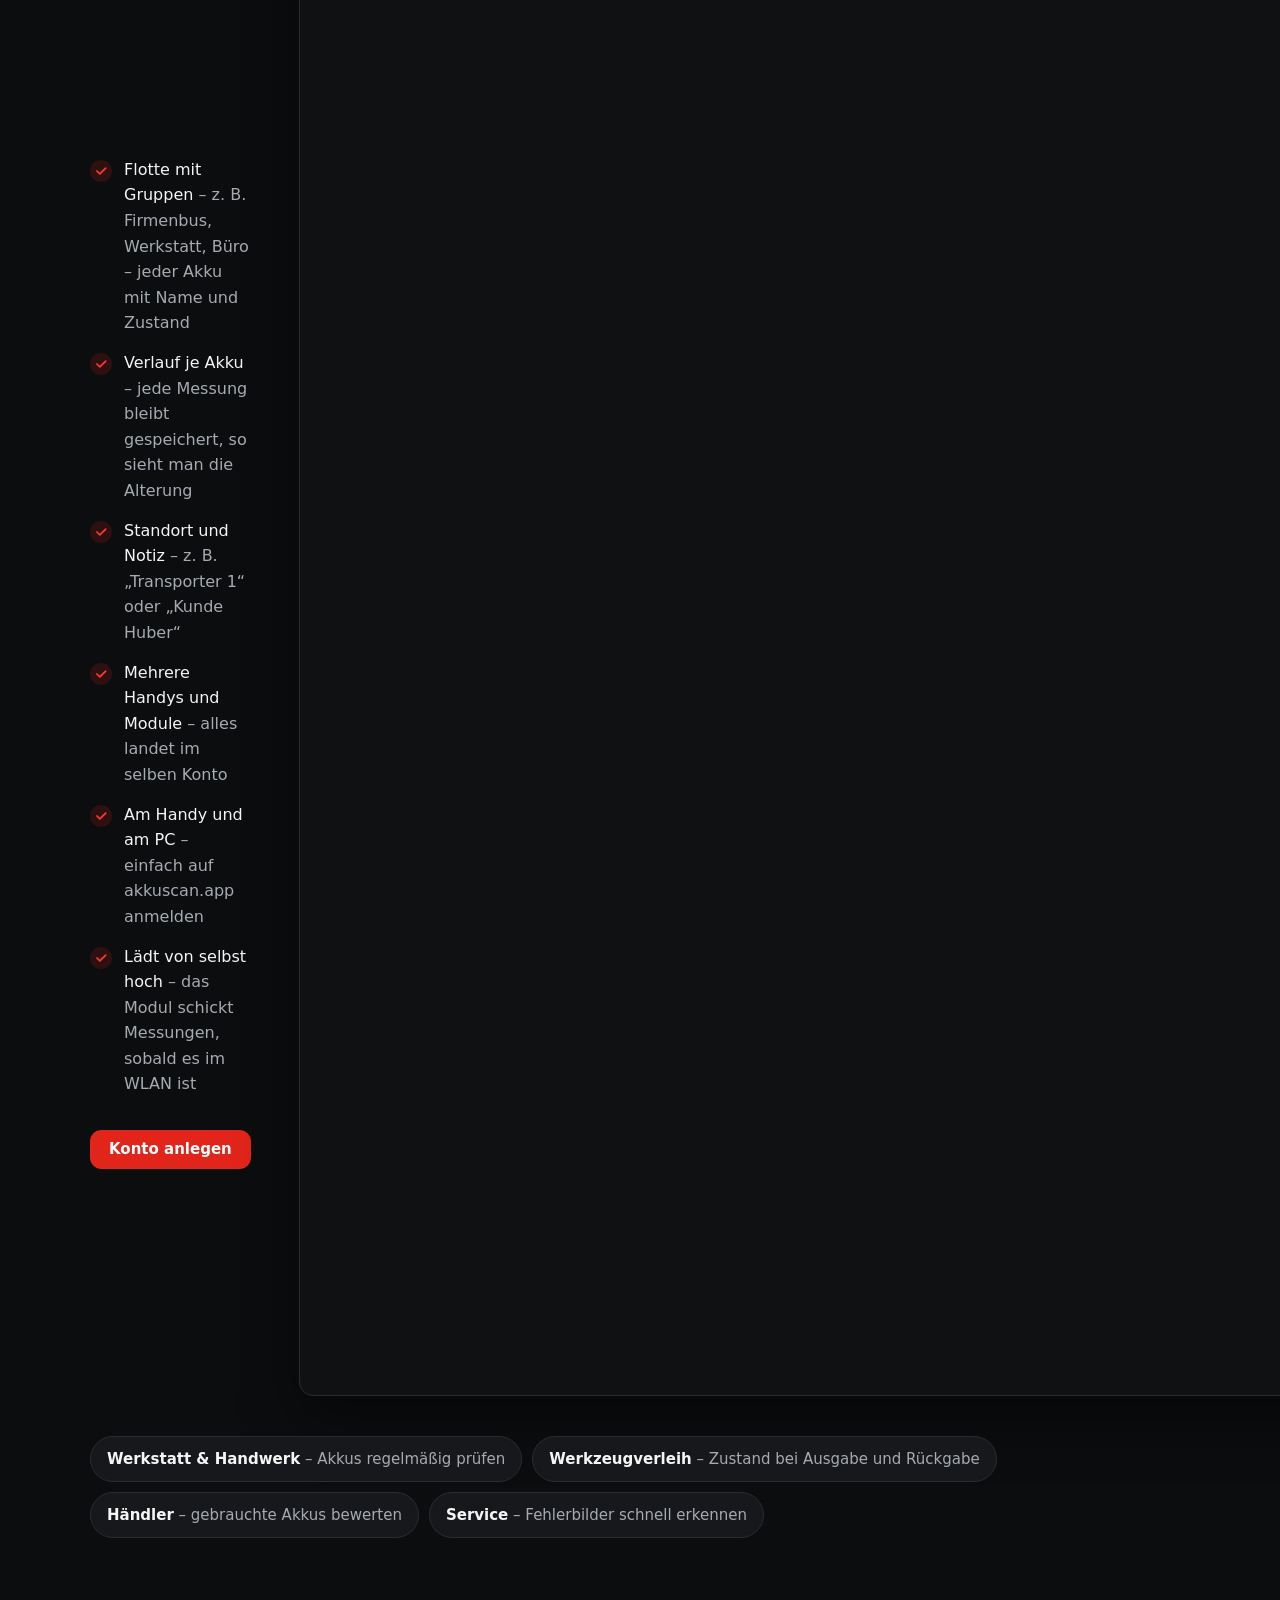
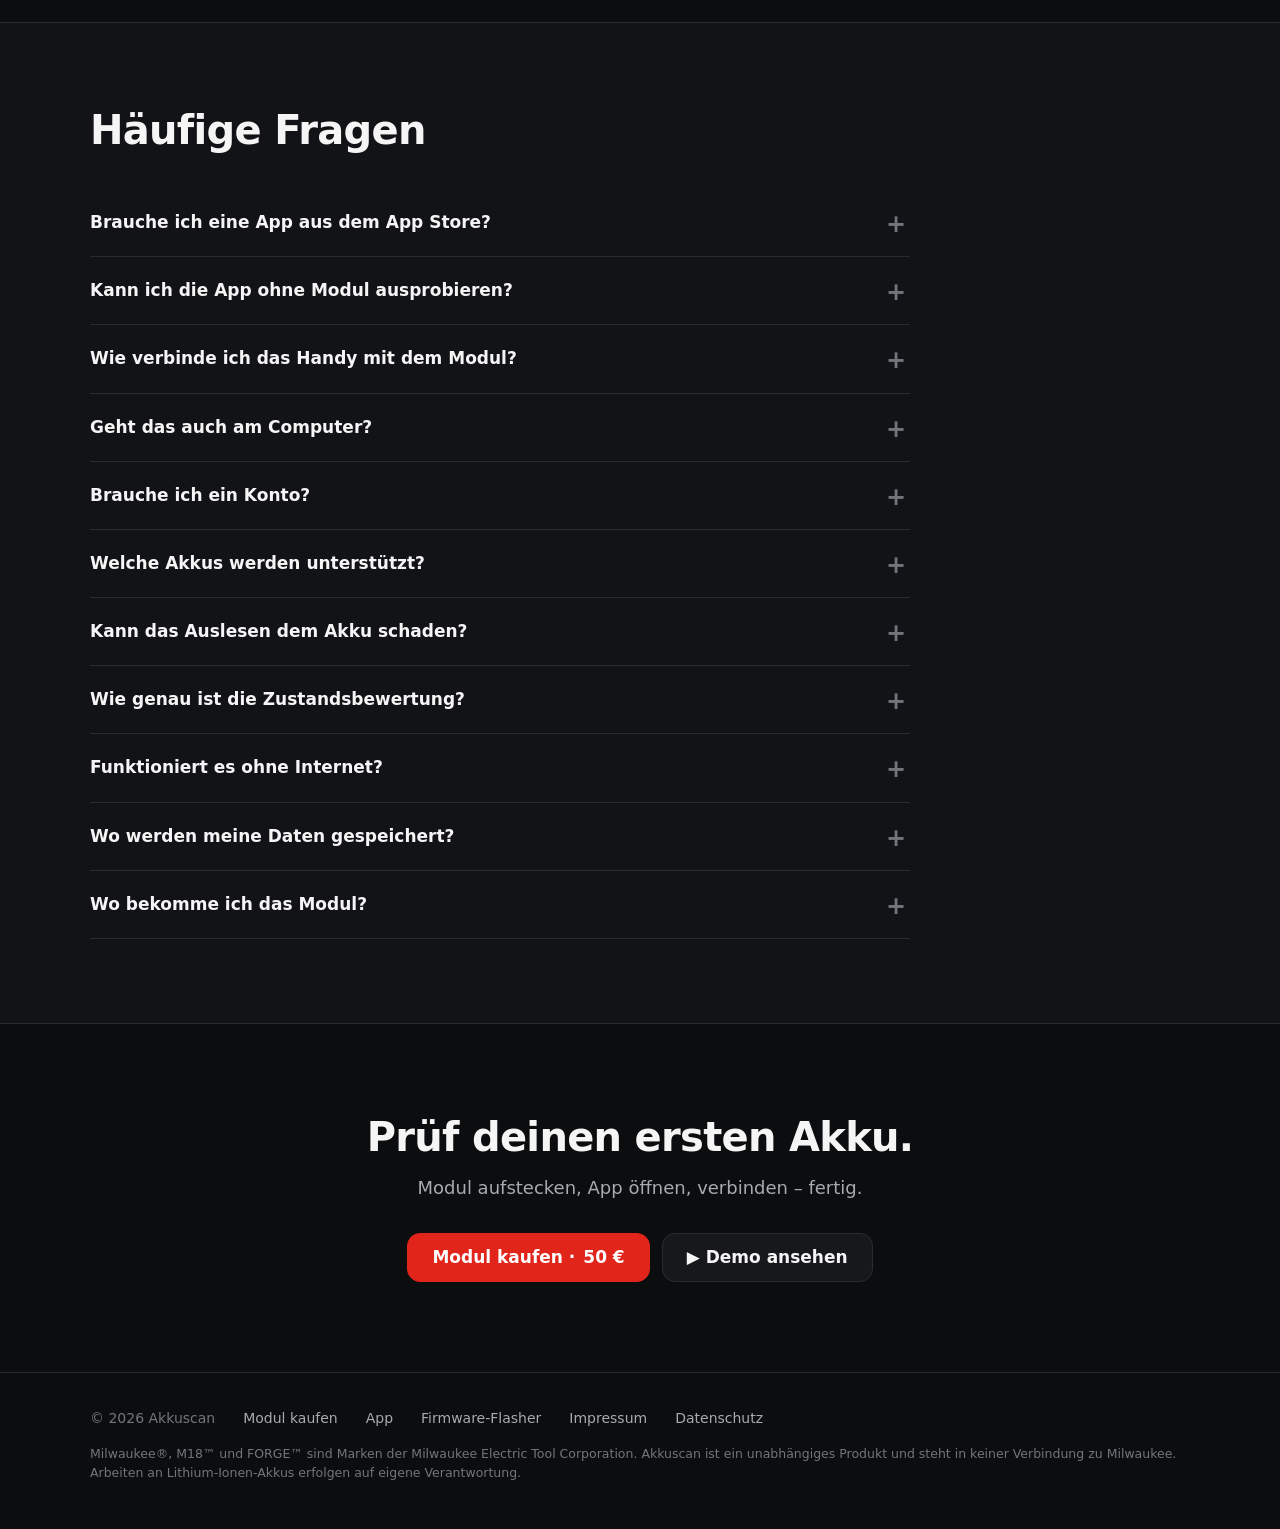
==== commit 75343bae: "Demo mode (?demo) and admin link in the account menu - webble/demo.js (built into app.html before th" ====
--- a/webland/index.html
+++ b/webland/index.html
@@ -146,7 +146,7 @@
     <h1>Wie fit ist dein Akku? <em>In Sekunden</em> weißt du es.</h1>
     <p class="lead">Akkuscan liest den Speicher im Akku aus: Ladezyklen, Zellspannungen, Überhitzungen, Tiefentladungen – und bewertet daraus den Zustand.
       Einfach aufstecken und mit dem Handy verbinden. Ohne Schrauben, ohne Ladegerät.</p>
-    <div class="ctas"><a class="btn red big" href="/modul/">Modul kaufen · <span data-price>50 €</span></a><a class="btn big" href="/app/">App öffnen</a></div>
+    <div class="ctas"><a class="btn red big" href="/modul/">Modul kaufen · <span data-price>50 €</span></a><a class="btn big" href="/app/?demo">▶ Demo ansehen</a></div>
     <p class="small">Läuft im Browser – Android: Chrome, iPhone: kostenlose App „Bluefy“. Kein App-Store nötig.
       <a href="/app/#registrieren">Kostenloses Konto anlegen</a>.</p>
   </div>
@@ -258,6 +258,9 @@
     <details><summary>Brauche ich eine App aus dem App Store?</summary>
       <p>Nein. Du öffnest einfach die Seite <b>akkuscan.app</b> – auf Android-Handys in Chrome. Auf dem iPhone brauchst du die kostenlose App „Bluefy“
         aus dem App Store, weil Safari kein Bluetooth kann. Tipp: Seite zum Startbildschirm hinzufügen, dann ist sie wie eine App immer zur Hand.</p></details>
+    <details><summary>Kann ich die App ohne Modul ausprobieren?</summary>
+      <p>Ja – in der <a href="/app/?demo">Demo</a>. Dort ist ein Modul mit Beispiel-Akkus simuliert: verbinden, auslesen, die Flotte mit Gruppen ansehen.
+        Es braucht keine Anmeldung, und es wird nichts gespeichert.</p></details>
     <details><summary>Wie verbinde ich das Handy mit dem Modul?</summary>
       <p>Am einfachsten per Bluetooth: Modul auf den Akku stecken, in der App auf „Verbinden“ tippen und das Modul in der Liste auswählen. Fertig.
         Alternativ hat das Modul ein eigenes WLAN: Handy damit verbinden, dann öffnet sich dieselbe Seite – das geht mit jedem Handy und jedem Browser.</p></details>
@@ -287,7 +290,7 @@
 <section class="final"><div class="wrap">
   <h2>Prüf deinen ersten Akku.</h2>
   <p class="sub">Modul aufstecken, App öffnen, verbinden – fertig.</p>
-  <div class="ctas"><a class="btn red big" href="/modul/">Modul kaufen · <span data-price>50 €</span></a><a class="btn big" href="/app/">App öffnen</a></div>
+  <div class="ctas"><a class="btn red big" href="/modul/">Modul kaufen · <span data-price>50 €</span></a><a class="btn big" href="/app/?demo">▶ Demo ansehen</a></div>
 </div></section>
 </main>
 
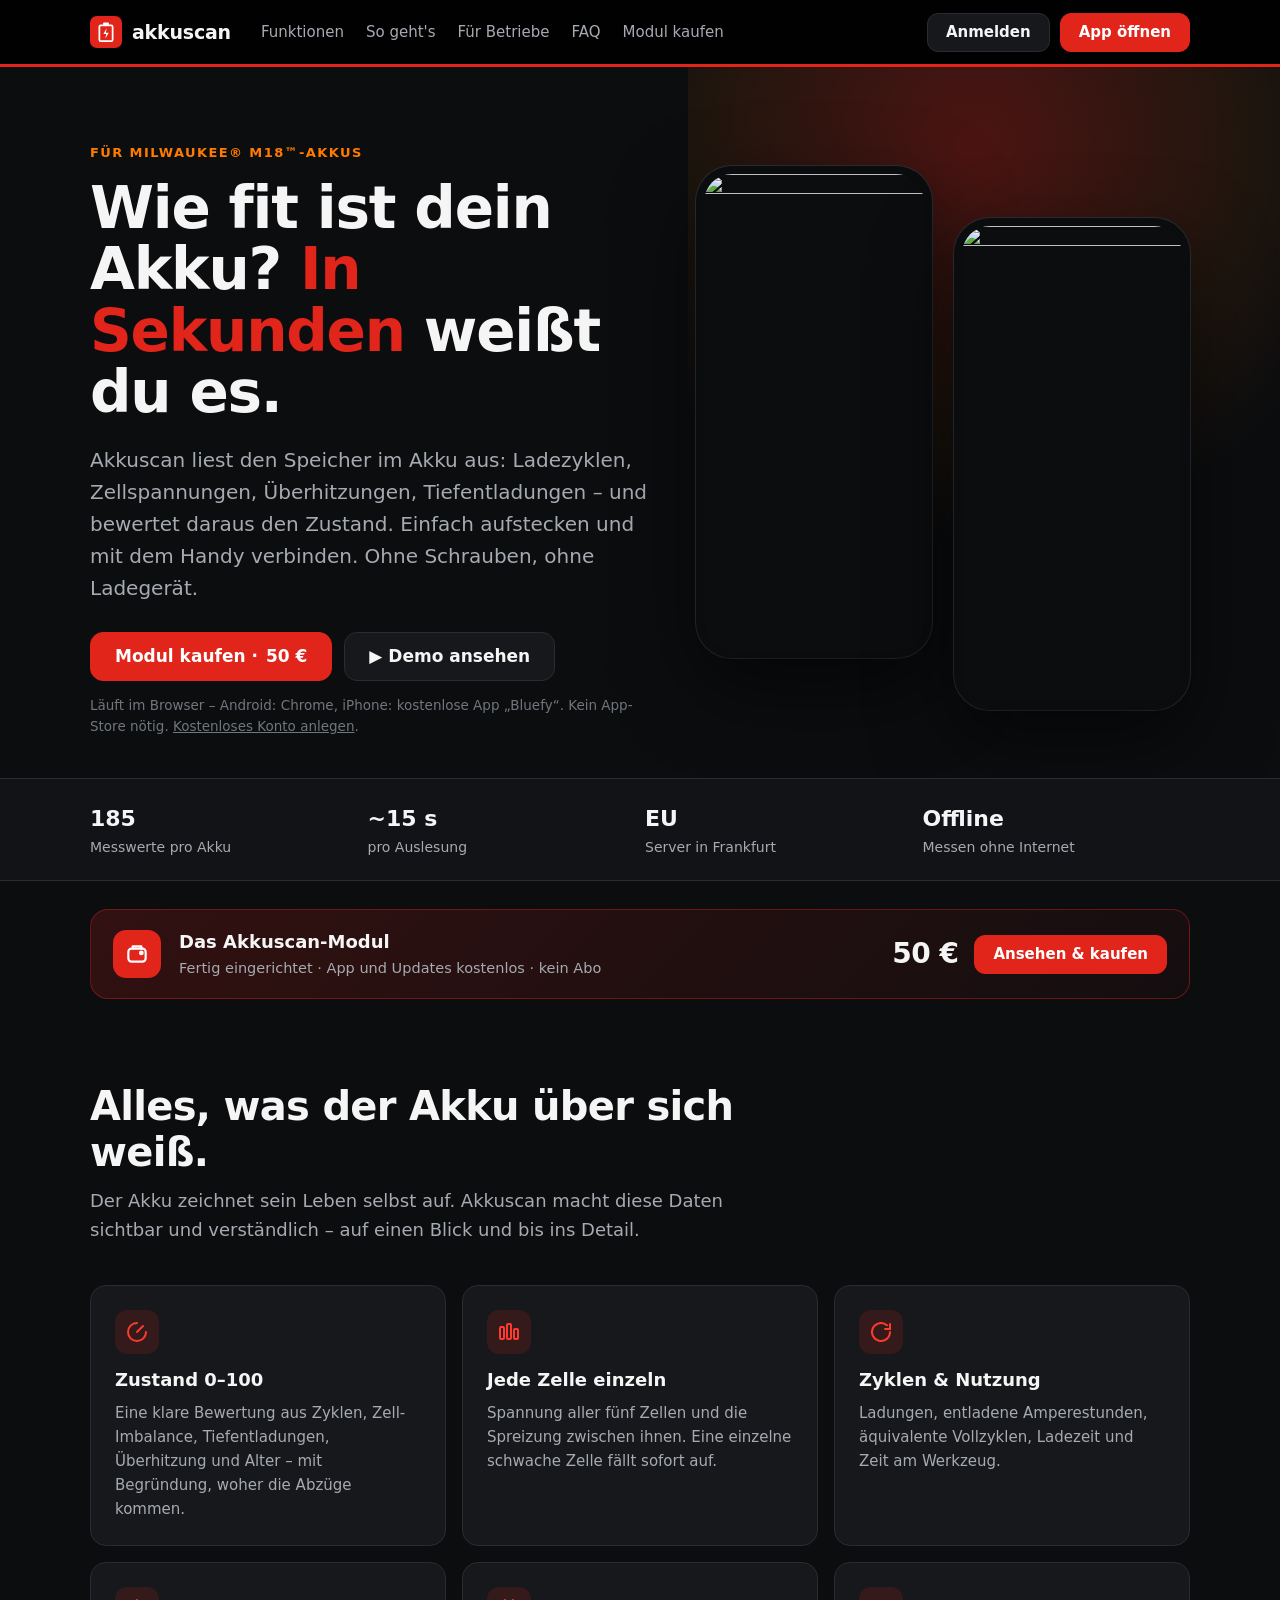
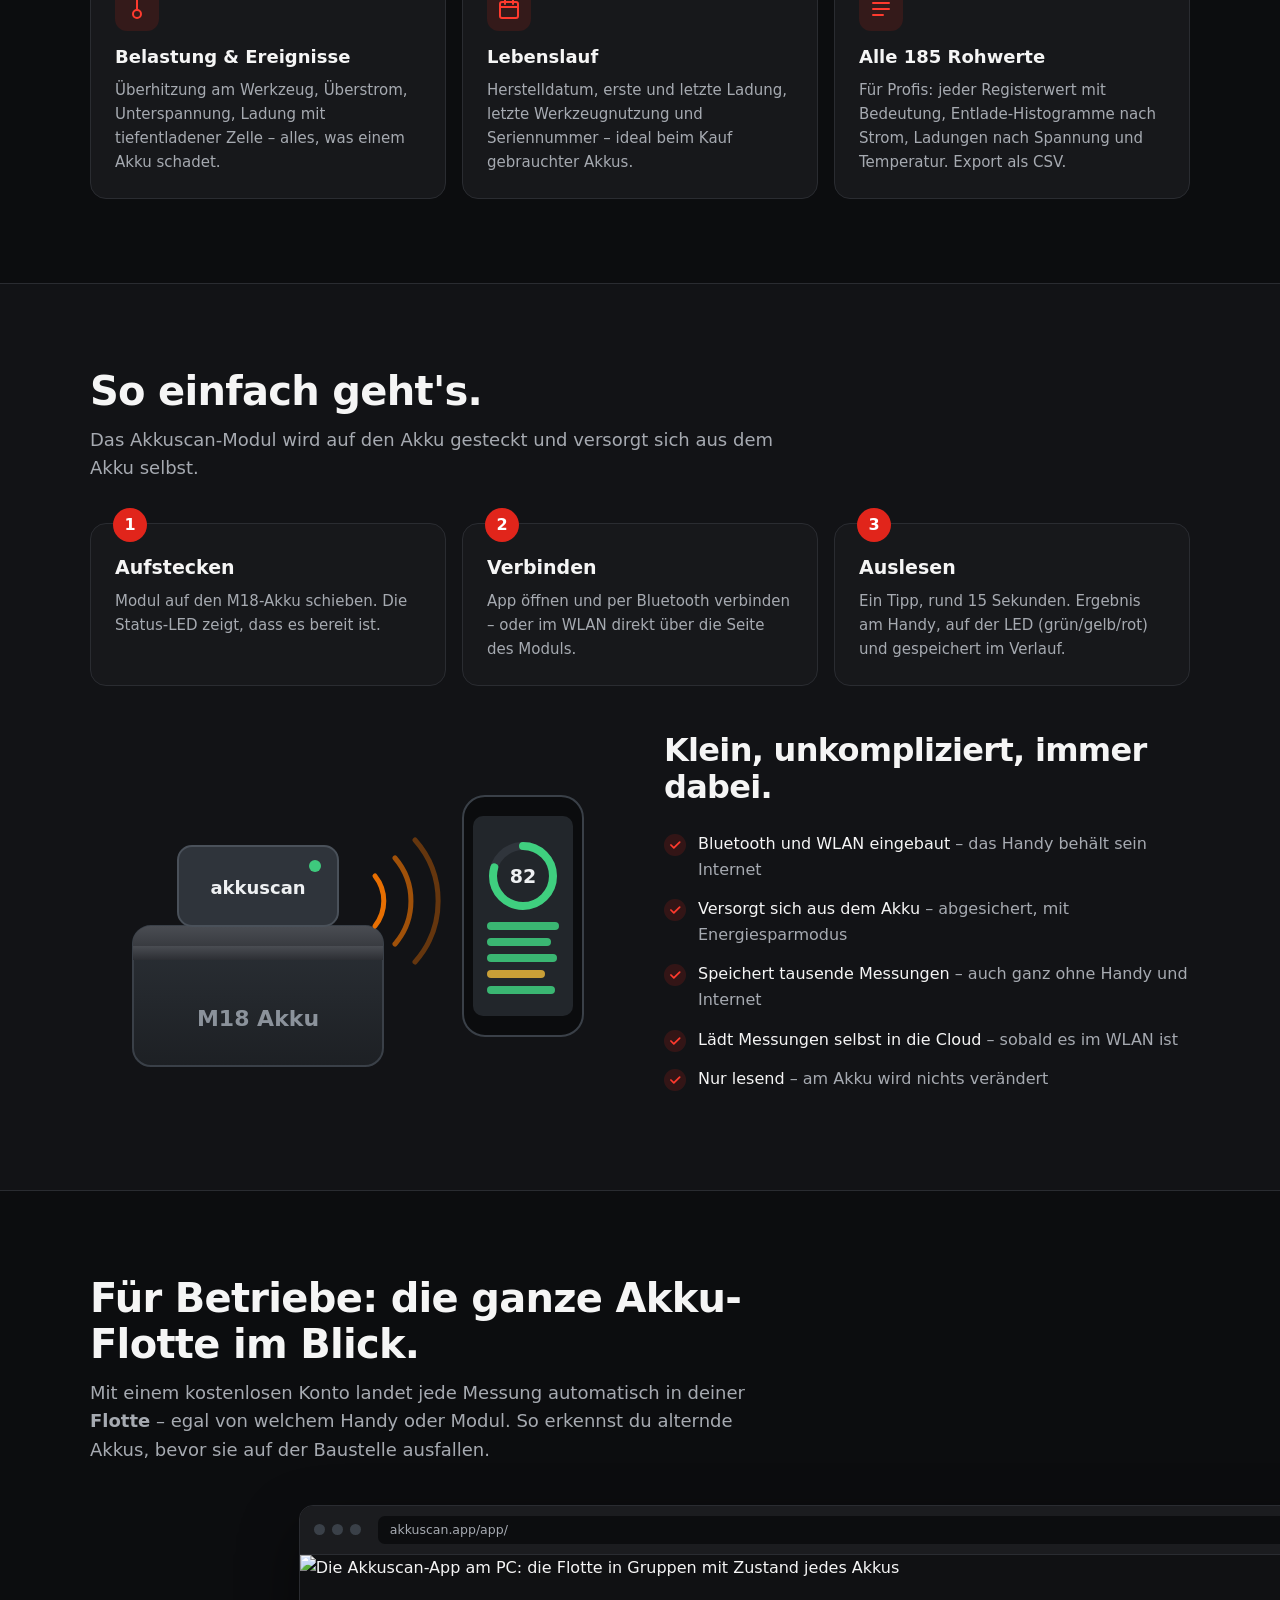
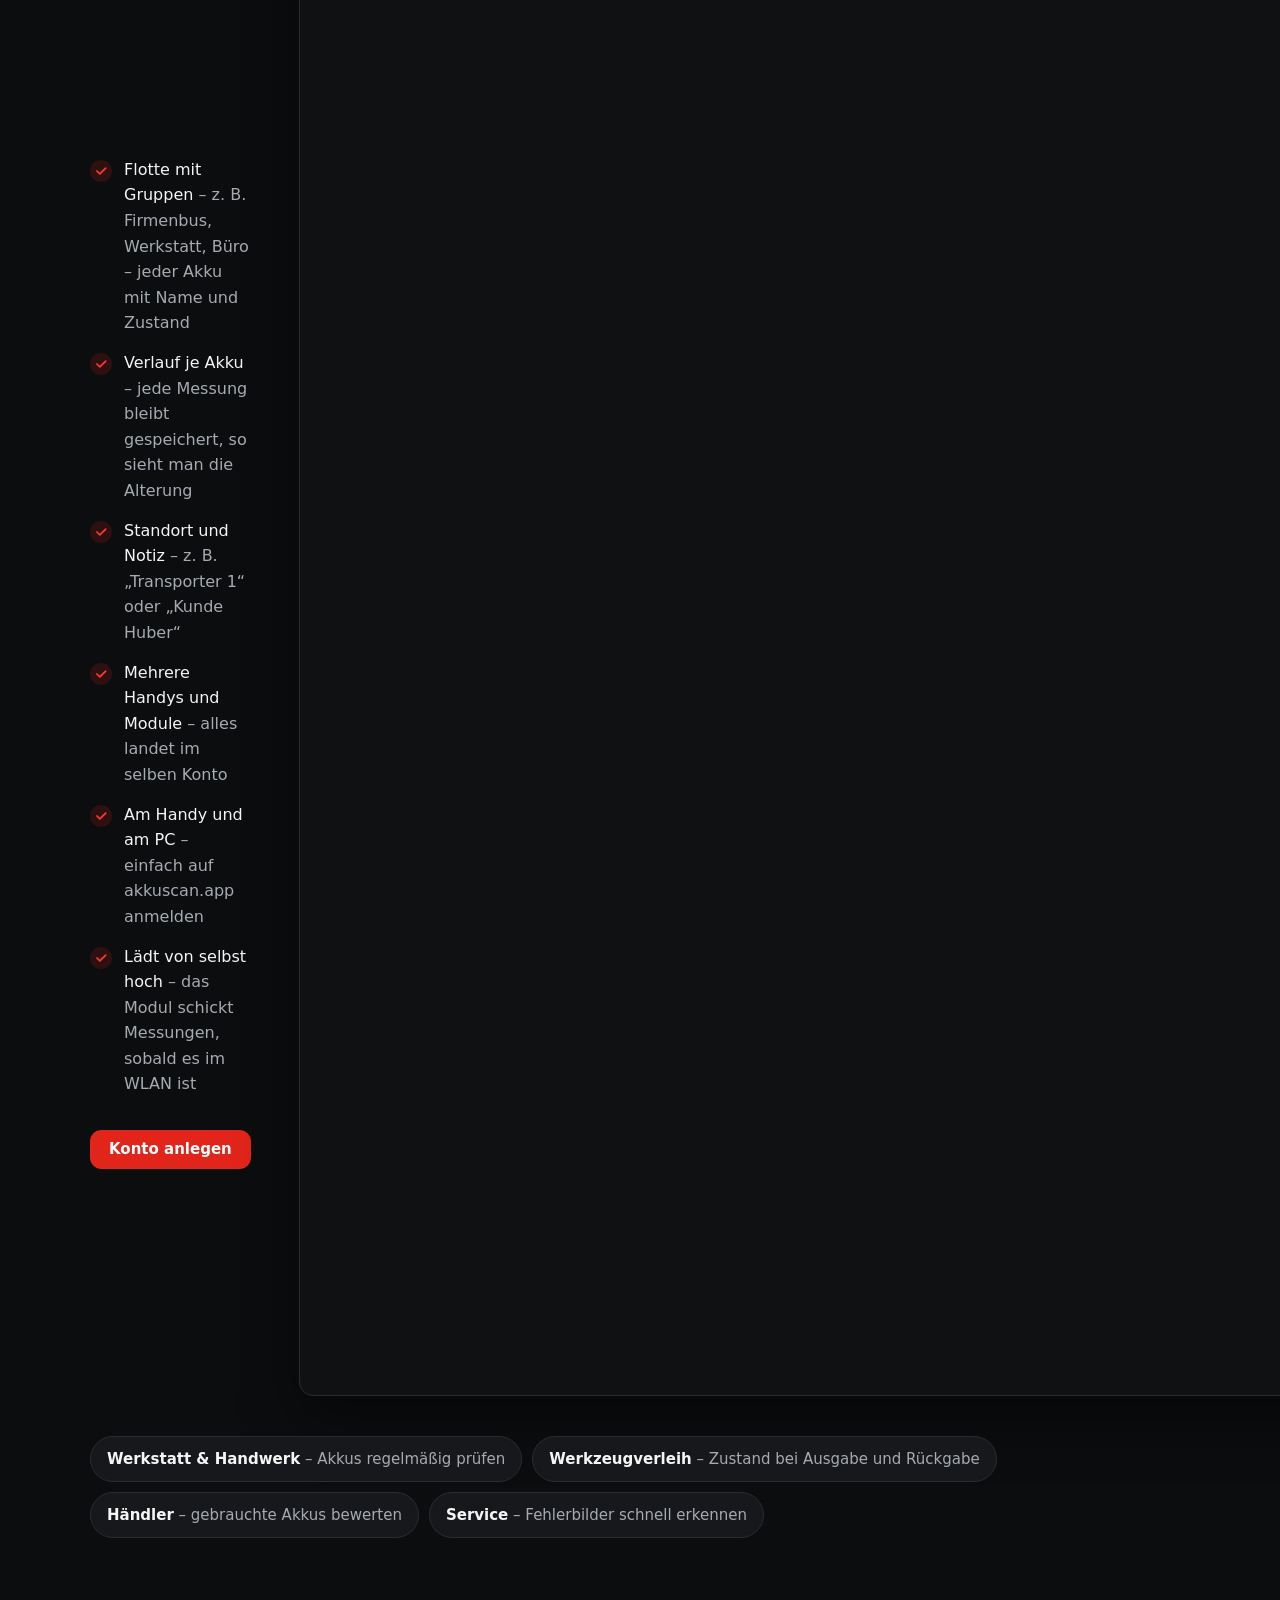
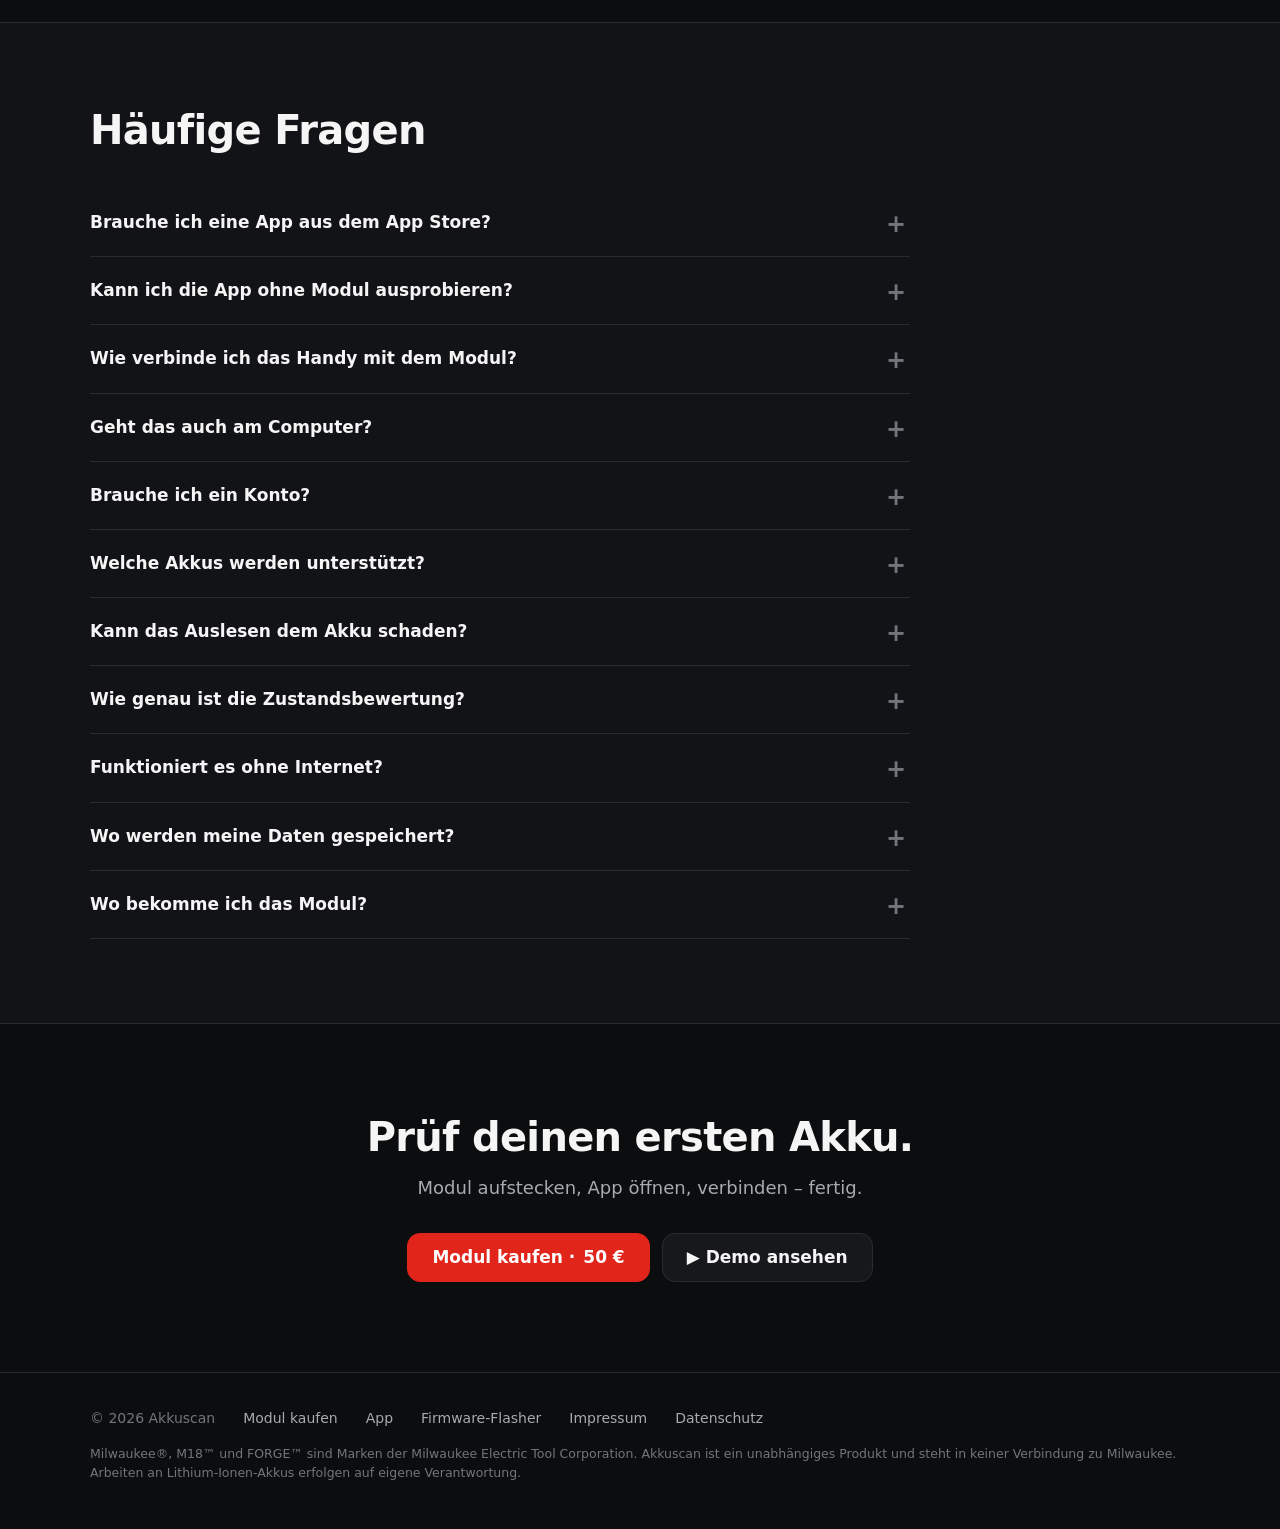
==== commit ef594461: "Start page always reachable; 'Meine Flotte' when logged in; app logo links home Logged-in visitors w" ====
--- a/webland/index.html
+++ b/webland/index.html
@@ -14,11 +14,10 @@
 <meta property="og:image" content="https://akkuscan.app/img/phone-akku.webp">
 <meta property="og:url" content="https://akkuscan.app/">
 <script>
-  /* Angemeldet? Dann direkt ins Portal. Links aus Bestätigungs-Mails gehören ebenfalls ins Portal. ?info zeigt diese Seite immer. */
+  /* Links aus Bestätigungs- und Passwort-Mails gehören ins Portal. Sonst zeigt akkuscan.app immer diese Seite –
+     angemeldet steht oben rechts „Meine Flotte“ (siehe Ende der Seite). */
   (function () {
     if (/access_token|error_description|type=recovery/.test(location.hash)) { location.replace("/app/" + location.hash); return; }
-    if (/[?&]info\b/.test(location.search)) return;
-    try { var s = JSON.parse(localStorage.getItem("m18.sb.sess")); if (s && s.rt) location.replace("/app/"); } catch (e) {}
   })();
 </script>
 <style>
@@ -300,5 +299,10 @@
   <p class="legal">Milwaukee®, M18™ und FORGE™ sind Marken der Milwaukee Electric Tool Corporation. Akkuscan ist ein unabhängiges Produkt und steht in keiner Verbindung zu Milwaukee.
     Arbeiten an Lithium-Ionen-Akkus erfolgen auf eigene Verantwortung.</p>
 </div></footer>
+<script>
+  /* angemeldet: statt „Anmelden / App öffnen“ direkt „Meine Flotte“ */
+  try { var sess = JSON.parse(localStorage.getItem("m18.sb.sess"));
+    if (sess && sess.rt) document.querySelector(".hbtns").innerHTML = '<a class="btn red" href="/app/#konto">Meine Flotte</a>'; } catch (e) {}
+</script>
 </body>
 </html>
